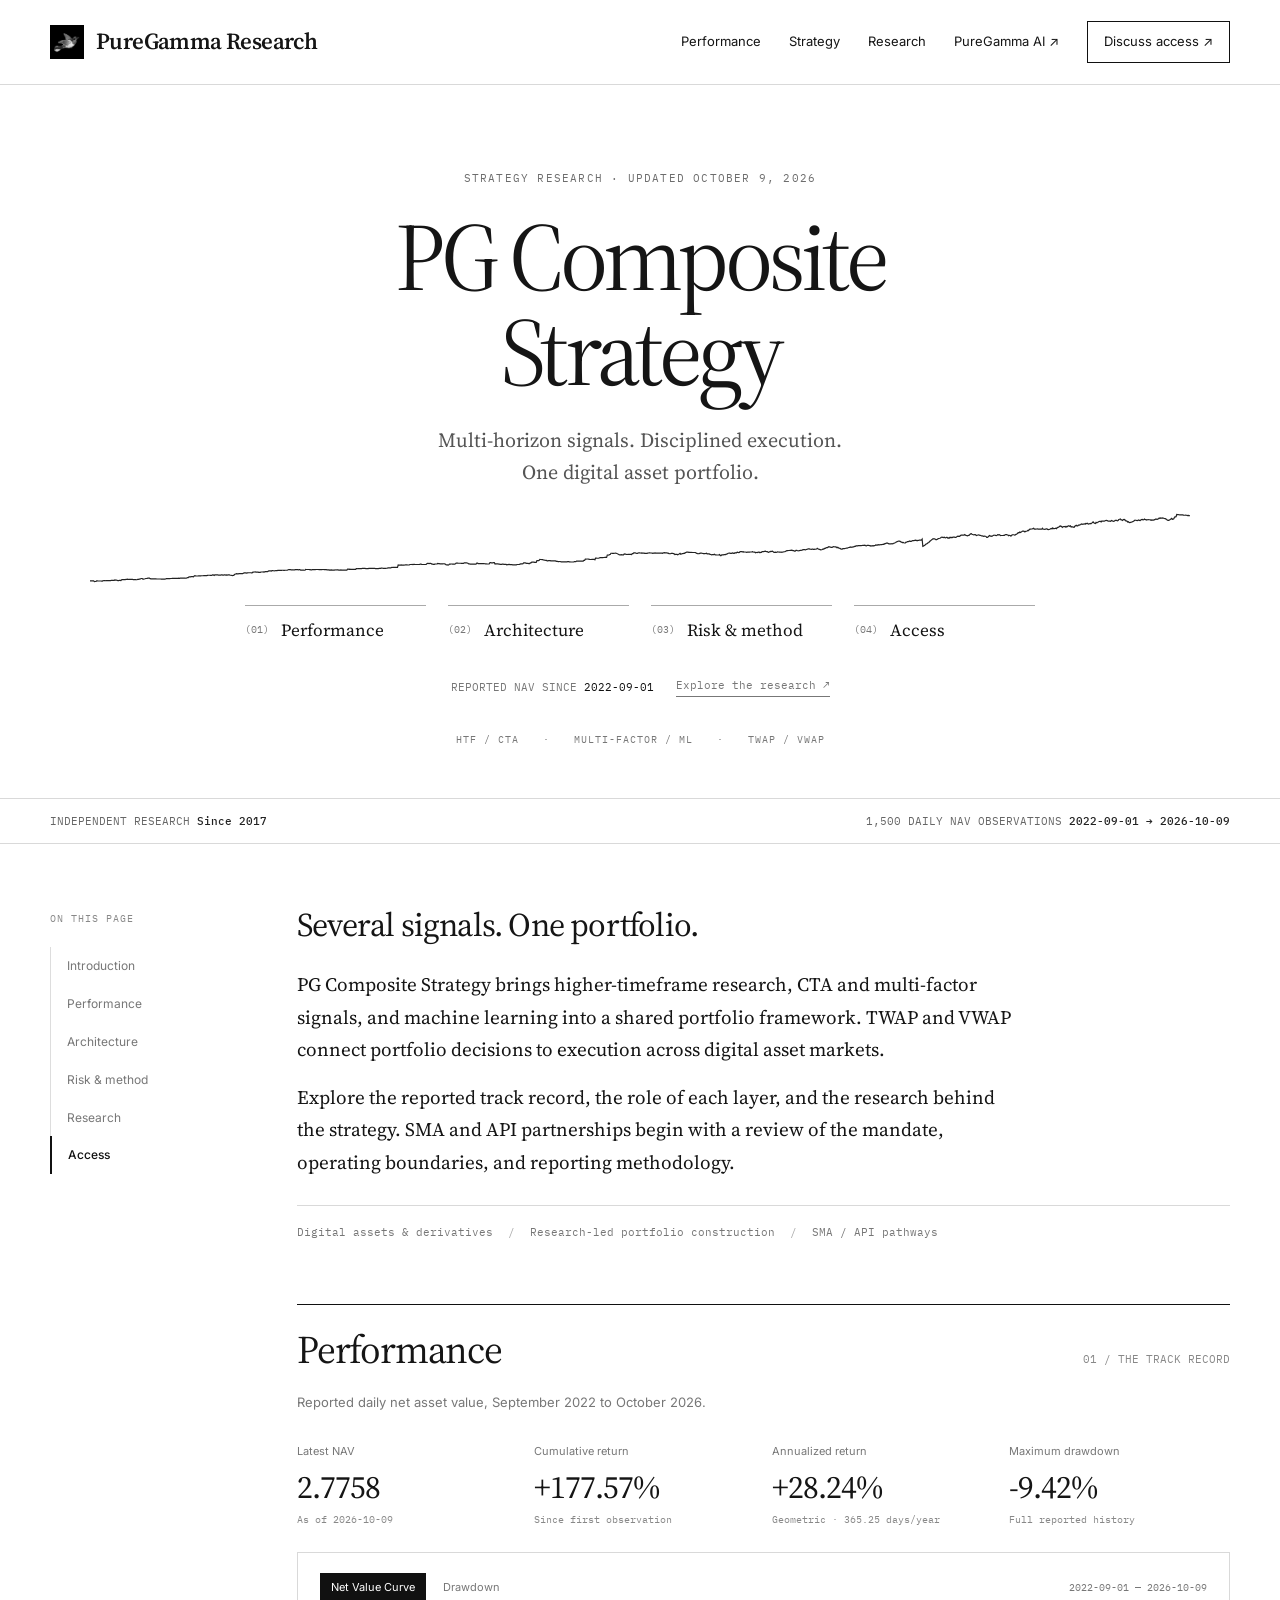
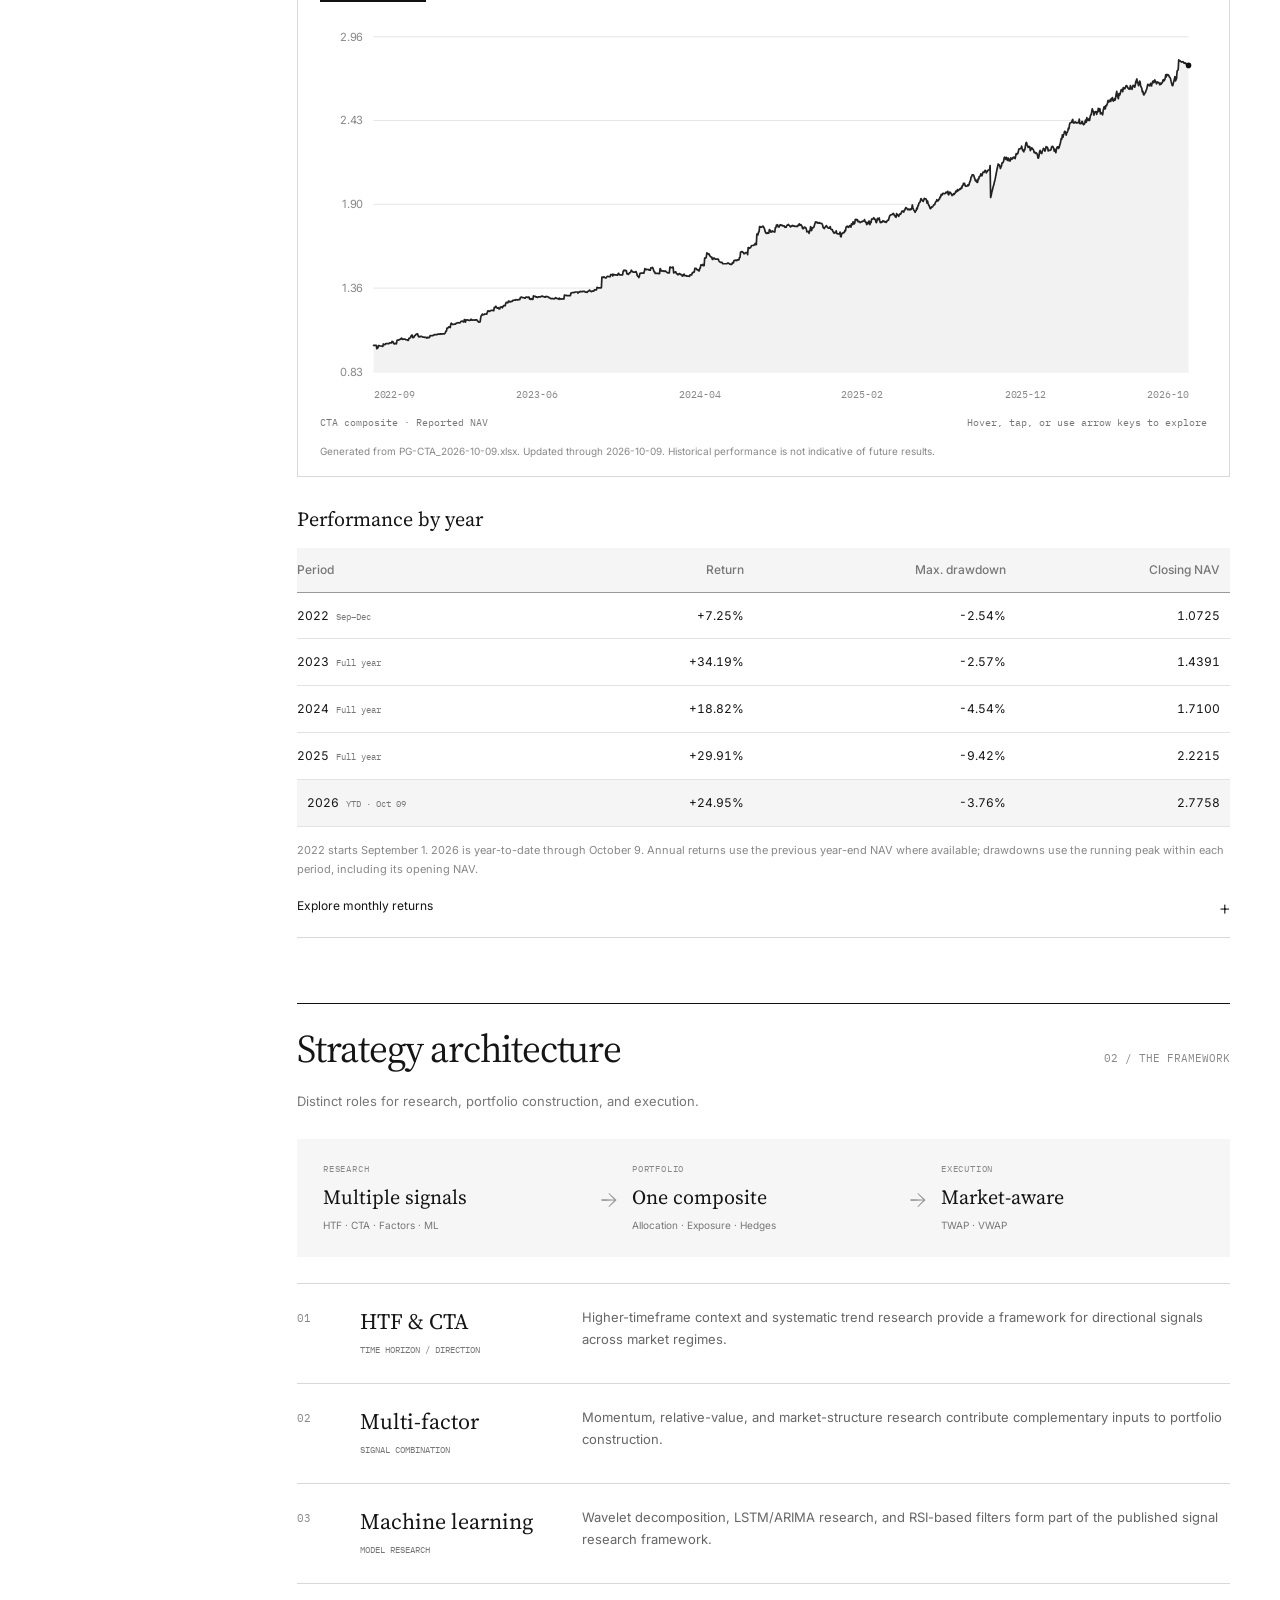
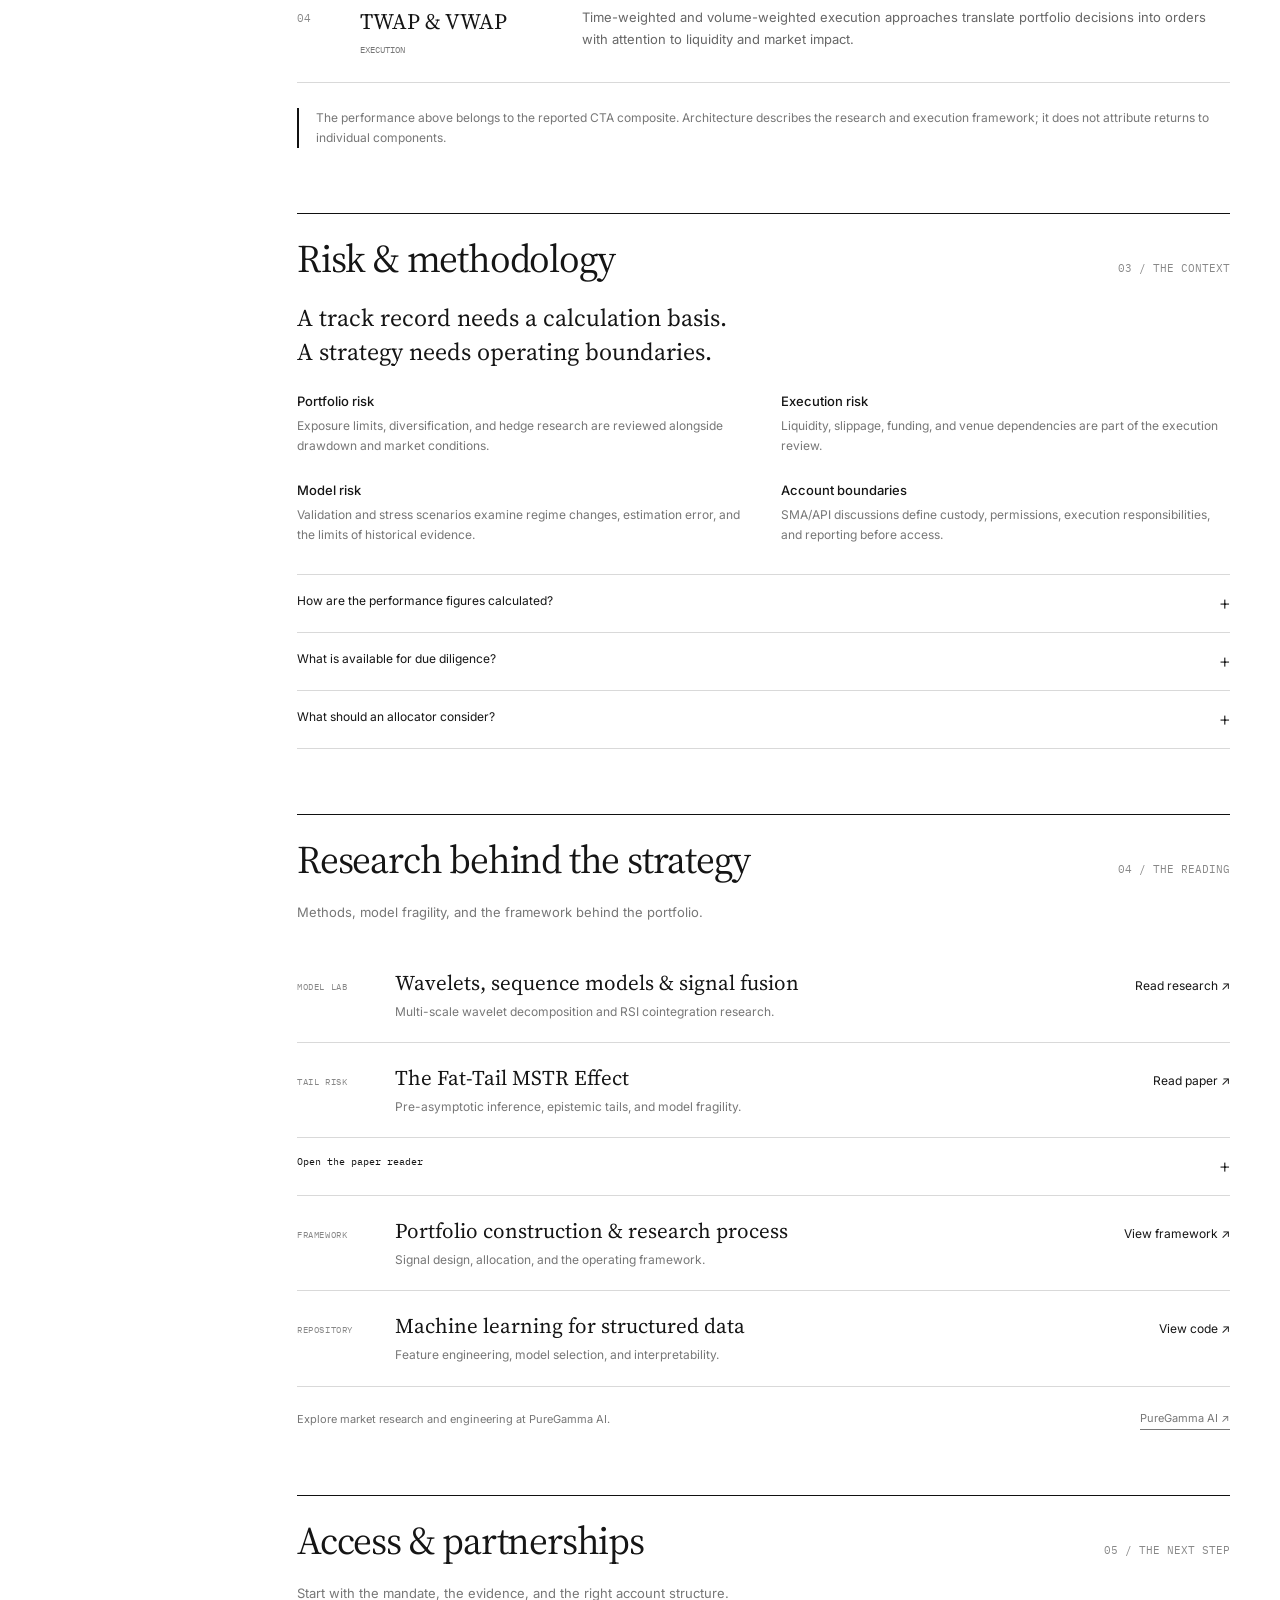
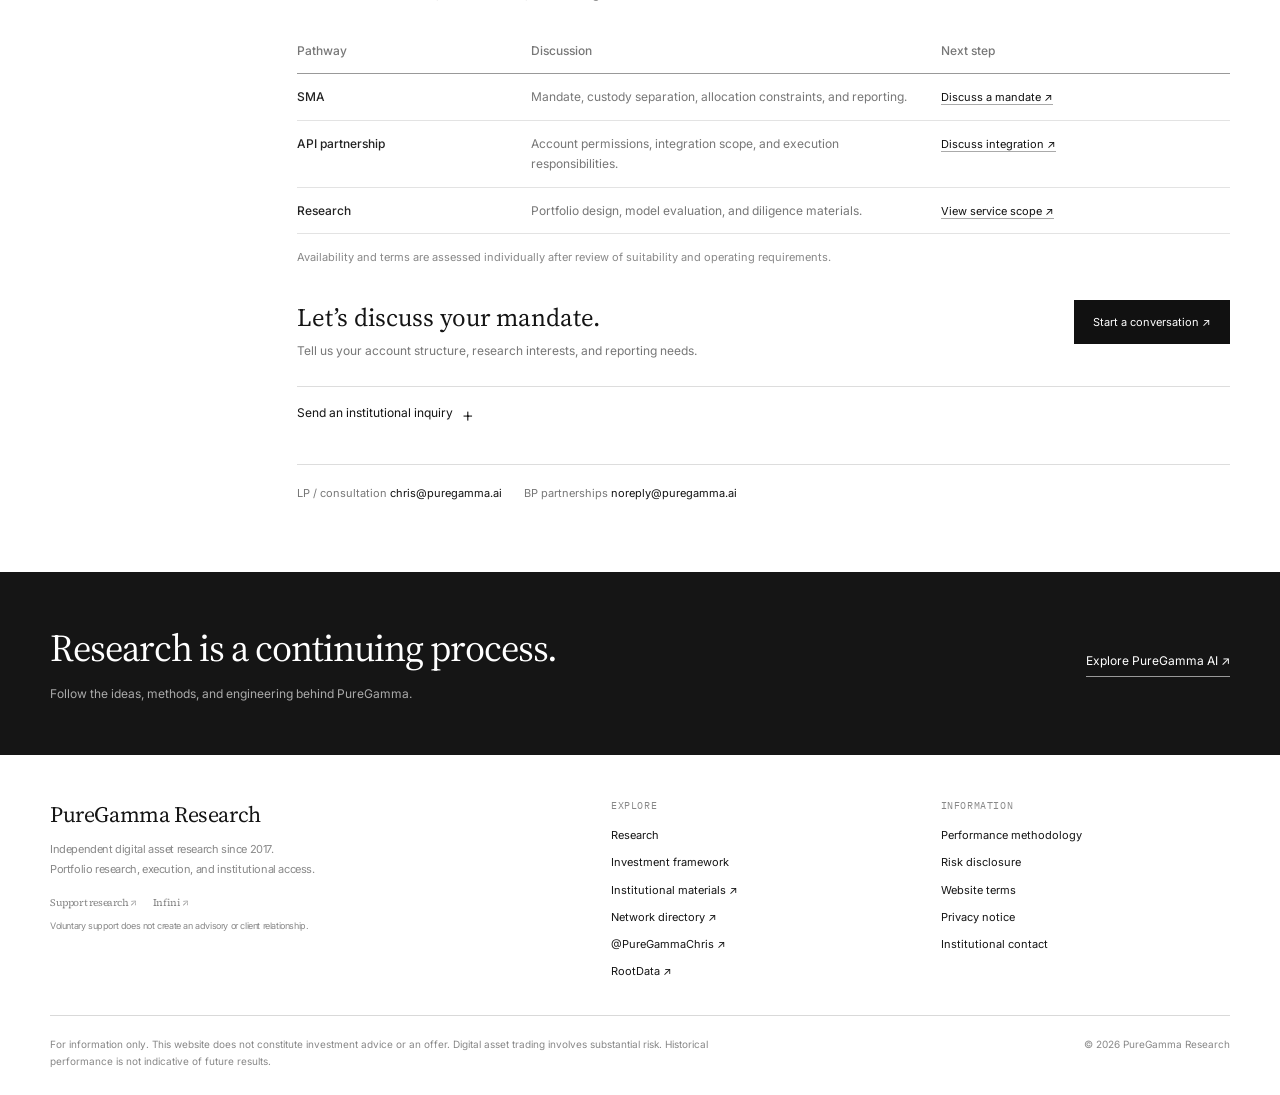
==== index.html @ d0a42b4c "Link structured data research to xxxxxwater repository" ====
<!DOCTYPE html>
<html lang="en">
<head>
  <meta charset="UTF-8" />
  <meta name="viewport" content="width=device-width, initial-scale=1" />
  <title>PG Composite Strategy | PureGamma Research</title>
  <meta name="description" content="PG Composite Strategy: multi-horizon digital asset research, CTA and multi-factor signals, machine learning, and disciplined TWAP/VWAP execution. Explore reported NAV through October 9, 2026." />
  <link rel="canonical" href="https://pgresearch.org/" />
  <meta property="og:type" content="website" />
  <meta property="og:site_name" content="PureGamma Research" />
  <meta property="og:title" content="PG Composite Strategy | PureGamma Research" />
  <meta property="og:description" content="Verifiable digital asset research, disciplined risk control, and institutional-grade strategy access." />
  <meta property="og:url" content="https://pgresearch.org/" />
  <meta property="og:image" content="https://pgresearch.org/icon-512.png" />
  <meta name="twitter:card" content="summary" />
  <meta name="twitter:title" content="PG Composite Strategy | PureGamma Research" />
  <meta name="twitter:description" content="Institutional digital asset research and risk-governed strategy frameworks." />
  <meta name="twitter:image" content="https://pgresearch.org/icon-512.png" />
  <link rel="shortcut icon" href="/favicon.ico" />
  <link rel="icon" type="image/x-icon" href="/favicon.ico" sizes="any" />
  <link rel="icon" type="image/png" sizes="48x48" href="/favicon-48x48.png" />
  <link rel="icon" type="image/png" sizes="96x96" href="/favicon-96x96.png" />
  <link rel="icon" type="image/png" sizes="192x192" href="/icon-192.png" />
  <link rel="apple-touch-icon" sizes="180x180" href="/apple-touch-icon.png" />
  <link rel="manifest" href="/site.webmanifest" />
  <meta name="theme-color" content="#0a0a0a" />
  <link rel="preconnect" href="https://fonts.googleapis.com" />
  <link rel="preconnect" href="https://fonts.gstatic.com" crossorigin />
  <link href="https://fonts.googleapis.com/css2?family=IBM+Plex+Mono:wght@400;500;600&family=Inter:wght@400;500;600;700&family=Source+Serif+4:wght@400;500;600;700&display=swap" rel="stylesheet" />
  <link rel="stylesheet" href="pg-release-20261009.css?v=20261009r1" />
  <script type="application/ld+json">
    {
      "@context": "https://schema.org",
      "@type": "Organization",
      "name": "PureGamma Research",
      "url": "https://pgresearch.org/",
      "logo": "https://pgresearch.org/icon-512.png"
    }
  </script>
</head>
<body class="release">
<a class="skip-link" href="#main-content">Skip to content</a>
<header class="release-header"><div class="wrap header-inner">
 <a class="wordmark" href="/" aria-label="PureGamma Research home"><img src="assets/partners/pglogo.png" alt="" width="34" height="34" />PureGamma Research</a>
 <button class="menu-button" type="button" aria-expanded="false" aria-controls="release-navigation" aria-label="Open navigation">☰</button>
 <nav class="header-links" id="release-navigation" aria-label="Primary navigation"><a href="#performance">Performance</a><a href="#strategy">Strategy</a><a href="#insights">Research</a><a href="https://app.puregamma.ai/en">PureGamma AI ↗</a><a class="nav-contact" href="#access">Discuss access ↗</a></nav>
</div></header>
<main id="main-content">
 <section class="launch-hero" id="introduction" aria-labelledby="strategy-title"><div class="wrap">
  <p class="eyebrow">Strategy research · Updated October 9, 2026</p>
  <h1 id="strategy-title">PG Composite<br />Strategy</h1>
  <p class="hero-description">Multi-horizon signals. Disciplined execution.<br />One digital asset portfolio.</p>
  <div class="hero-graphic" aria-hidden="true"><svg viewBox="0 0 1080 100" preserveAspectRatio="none"><polyline points="0.0,82.2 0.7,82.2 1.4,82.2 2.2,82.2 2.9,82.2 3.6,82.2 4.3,83.0 5.0,82.8 5.8,82.8 6.5,82.2 7.2,82.2 7.9,82.3 8.6,82.3 9.4,82.3 10.1,82.3 10.8,82.3 11.5,82.4 12.2,82.4 13.0,81.8 13.7,82.0 14.4,82.0 15.1,82.0 15.9,81.8 16.6,81.8 17.3,81.8 18.0,81.8 18.7,81.8 19.5,81.8 20.2,81.8 20.9,81.6 21.6,81.6 22.3,81.6 23.1,81.6 23.8,81.6 24.5,81.2 25.2,81.3 25.9,81.3 26.7,81.7 27.4,81.8 28.1,81.8 28.8,81.7 29.5,81.7 30.3,81.8 31.0,81.0 31.7,80.9 32.4,80.9 33.1,80.9 33.9,80.8 34.6,80.8 35.3,80.7 36.0,80.7 36.7,80.4 37.5,80.5 38.2,80.7 38.9,80.7 39.6,80.7 40.3,80.7 41.1,80.7 41.8,80.7 42.5,80.8 43.2,80.8 43.9,80.8 44.7,80.8 45.4,81.0 46.1,81.0 46.8,80.5 47.6,80.5 48.3,80.4 49.0,80.3 49.7,79.9 50.4,79.7 51.2,79.7 51.9,80.3 52.6,80.3 53.3,80.2 54.0,80.0 54.8,79.7 55.5,79.7 56.2,79.5 56.9,79.4 57.6,79.4 58.4,79.4 59.1,79.9 59.8,80.1 60.5,80.1 61.2,80.0 62.0,80.1 62.7,80.0 63.4,80.0 64.1,80.0 64.8,80.1 65.6,80.2 66.3,80.2 67.0,80.2 67.7,80.2 68.4,80.2 69.2,80.2 69.9,80.3 70.6,80.4 71.3,80.2 72.0,80.3 72.8,80.3 73.5,80.3 74.2,80.2 74.9,79.8 75.7,79.8 76.4,79.8 77.1,79.8 77.8,79.8 78.5,79.8 79.3,79.7 80.0,79.7 80.7,79.6 81.4,79.6 82.1,79.6 82.9,79.6 83.6,79.6 84.3,79.6 85.0,79.5 85.7,79.5 86.5,79.5 87.2,79.4 87.9,79.5 88.6,79.4 89.3,79.4 90.1,79.4 90.8,79.4 91.5,79.4 92.2,79.4 92.9,79.4 93.7,79.4 94.4,79.3 95.1,79.2 95.8,78.7 96.5,78.7 97.3,78.0 98.0,78.0 98.7,78.0 99.4,77.7 100.1,77.7 100.9,77.8 101.6,77.9 102.3,77.0 103.0,76.8 103.7,77.0 104.5,77.1 105.2,77.1 105.9,77.1 106.6,77.0 107.4,77.0 108.1,77.0 108.8,77.0 109.5,76.8 110.2,76.8 111.0,76.8 111.7,76.7 112.4,76.7 113.1,76.7 113.8,76.7 114.6,76.7 115.3,76.5 116.0,76.3 116.7,76.3 117.4,76.3 118.2,76.4 118.9,76.5 119.6,76.5 120.3,75.9 121.0,75.9 121.8,76.6 122.5,76.0 123.2,76.0 123.9,76.0 124.6,76.0 125.4,76.0 126.1,76.1 126.8,76.1 127.5,76.1 128.2,76.1 129.0,75.9 129.7,75.9 130.4,76.1 131.1,76.1 131.8,76.0 132.6,76.0 133.3,76.1 134.0,76.0 134.7,76.1 135.5,76.0 136.2,76.0 136.9,76.0 137.6,76.3 138.3,76.3 139.1,76.5 139.8,76.6 140.5,76.5 141.2,76.5 141.9,75.5 142.7,75.0 143.4,74.9 144.1,74.6 144.8,74.8 145.5,74.8 146.3,74.7 147.0,74.6 147.7,74.6 148.4,74.6 149.1,74.6 149.9,74.6 150.6,74.2 151.3,73.8 152.0,73.8 152.7,73.9 153.5,74.0 154.2,73.8 154.9,73.8 155.6,73.7 156.3,73.7 157.1,73.7 157.8,73.7 158.5,73.8 159.2,73.8 159.9,73.0 160.7,73.0 161.4,72.9 162.1,72.7 162.8,73.0 163.5,73.0 164.3,73.1 165.0,73.0 165.7,73.3 166.4,73.3 167.2,73.3 167.9,72.9 168.6,72.9 169.3,72.9 170.0,72.8 170.8,73.1 171.5,72.8 172.2,72.5 172.9,72.5 173.6,72.5 174.4,72.6 175.1,72.0 175.8,71.7 176.5,71.8 177.2,71.8 178.0,71.9 178.7,71.5 179.4,71.4 180.1,71.6 180.8,71.7 181.6,71.6 182.3,71.5 183.0,71.5 183.7,71.5 184.4,71.3 185.2,71.3 185.9,71.3 186.6,71.2 187.3,71.2 188.0,71.2 188.8,71.1 189.5,71.1 190.2,71.2 190.9,71.2 191.6,71.1 192.4,71.1 193.1,71.1 193.8,71.1 194.5,70.6 195.3,70.5 196.0,70.5 196.7,70.5 197.4,70.6 198.1,70.6 198.9,70.6 199.6,70.6 200.3,70.8 201.0,70.7 201.7,70.5 202.5,70.5 203.2,70.5 203.9,70.5 204.6,70.6 205.3,70.5 206.1,70.5 206.8,71.0 207.5,71.0 208.2,70.9 208.9,70.9 209.7,71.0 210.4,71.1 211.1,71.1 211.8,70.2 212.5,70.3 213.3,70.3 214.0,70.3 214.7,70.3 215.4,70.5 216.1,70.4 216.9,70.6 217.6,70.6 218.3,70.4 219.0,70.4 219.7,70.4 220.5,70.4 221.2,70.4 221.9,70.3 222.6,70.3 223.3,70.3 224.1,70.3 224.8,70.4 225.5,70.4 226.2,70.4 227.0,70.5 227.7,70.5 228.4,70.3 229.1,70.3 229.8,70.4 230.6,70.4 231.3,70.5 232.0,70.5 232.7,70.7 233.4,70.7 234.2,70.7 234.9,70.9 235.6,70.8 236.3,70.9 237.0,70.8 237.8,70.9 238.5,70.9 239.2,70.9 239.9,70.9 240.6,70.8 241.4,70.6 242.1,70.8 242.8,70.8 243.5,70.8 244.2,70.9 245.0,70.9 245.7,71.0 246.4,70.8 247.1,70.9 247.8,70.9 248.6,71.0 249.3,71.0 250.0,70.9 250.7,70.9 251.4,70.9 252.2,70.9 252.9,70.0 253.6,70.0 254.3,70.1 255.1,70.0 255.8,70.1 256.5,70.1 257.2,70.1 257.9,70.1 258.7,70.1 259.4,70.1 260.1,70.1 260.8,70.1 261.5,69.5 262.3,69.5 263.0,69.4 263.7,69.4 264.4,69.4 265.1,69.4 265.9,69.3 266.6,69.3 267.3,69.2 268.0,69.2 268.7,69.2 269.5,69.2 270.2,69.2 270.9,69.5 271.6,69.3 272.3,69.3 273.1,69.3 273.8,69.1 274.5,69.1 275.2,69.2 275.9,69.2 276.7,69.2 277.4,69.1 278.1,69.1 278.8,69.1 279.5,69.1 280.3,69.3 281.0,69.3 281.7,69.3 282.4,69.3 283.1,69.3 283.9,69.1 284.6,69.1 285.3,69.1 286.0,68.8 286.8,68.9 287.5,69.0 288.2,69.1 288.9,69.1 289.6,69.1 290.4,69.1 291.1,69.0 291.8,69.0 292.5,68.7 293.2,68.7 294.0,68.7 294.7,68.7 295.4,68.7 296.1,68.1 296.8,68.2 297.6,68.2 298.3,68.2 299.0,68.2 299.7,68.2 300.4,68.2 301.2,68.2 301.9,68.2 302.6,65.6 303.3,65.7 304.0,65.7 304.8,65.7 305.5,65.6 306.2,65.7 306.9,65.8 307.6,65.8 308.4,65.8 309.1,65.6 309.8,65.5 310.5,65.4 311.2,65.5 312.0,65.6 312.7,65.6 313.4,65.6 314.1,65.1 314.8,65.1 315.6,65.1 316.3,64.9 317.0,65.3 317.7,65.0 318.5,65.0 319.2,65.1 319.9,65.1 320.6,65.1 321.3,65.1 322.1,65.1 322.8,65.1 323.5,65.1 324.2,64.7 324.9,64.8 325.7,65.0 326.4,65.1 327.1,65.1 327.8,65.1 328.5,65.1 329.3,65.1 330.0,65.1 330.7,64.3 331.4,64.0 332.1,64.0 332.9,64.1 333.6,64.0 334.3,64.0 335.0,64.1 335.7,64.8 336.5,64.8 337.2,65.0 337.9,65.0 338.6,64.7 339.3,64.6 340.1,64.6 340.8,64.4 341.5,64.0 342.2,64.1 342.9,64.2 343.7,64.4 344.4,64.4 345.1,64.4 345.8,64.4 346.6,64.4 347.3,64.3 348.0,64.3 348.7,64.7 349.4,65.3 350.2,65.4 350.9,65.5 351.6,65.8 352.3,65.4 353.0,64.7 353.8,64.7 354.5,64.6 355.2,64.6 355.9,64.7 356.6,64.7 357.4,64.7 358.1,64.7 358.8,64.3 359.5,63.6 360.2,63.7 361.0,63.7 361.7,63.8 362.4,63.8 363.1,63.8 363.8,63.8 364.6,63.9 365.3,63.9 366.0,64.0 366.7,64.0 367.4,63.4 368.2,63.4 368.9,63.4 369.6,63.3 370.3,63.5 371.0,63.9 371.8,64.4 372.5,64.4 373.2,64.8 373.9,64.8 374.6,64.7 375.4,64.7 376.1,64.7 376.8,64.7 377.5,64.8 378.3,64.8 379.0,64.8 379.7,63.6 380.4,63.7 381.1,64.1 381.9,64.1 382.6,64.2 383.3,64.1 384.0,64.1 384.7,64.2 385.5,64.2 386.2,64.1 386.9,64.2 387.6,64.3 388.3,64.4 389.1,64.5 389.8,64.6 390.5,64.6 391.2,64.6 391.9,64.6 392.7,63.2 393.4,63.2 394.1,63.4 394.8,63.4 395.5,63.4 396.3,63.2 397.0,63.2 397.7,64.6 398.4,64.5 399.1,64.5 399.9,64.4 400.6,64.4 401.3,64.8 402.0,64.8 402.7,65.0 403.5,65.0 404.2,65.0 404.9,64.8 405.6,64.8 406.4,64.9 407.1,65.0 407.8,65.0 408.5,65.0 409.2,65.4 410.0,65.3 410.7,65.3 411.4,64.9 412.1,65.3 412.8,65.3 413.6,65.3 414.3,65.3 415.0,65.4 415.7,65.4 416.4,65.4 417.2,65.4 417.9,65.4 418.6,65.5 419.3,65.1 420.0,65.1 420.8,65.1 421.5,65.1 422.2,64.7 422.9,64.5 423.6,64.4 424.4,64.5 425.1,64.3 425.8,63.5 426.5,63.5 427.2,63.5 428.0,63.7 428.7,63.9 429.4,63.9 430.1,63.9 430.8,64.1 431.6,64.1 432.3,63.5 433.0,63.5 433.7,62.7 434.4,62.7 435.2,62.7 435.9,62.6 436.6,62.9 437.3,62.9 438.1,62.9 438.8,61.0 439.5,61.0 440.2,61.0 440.9,60.8 441.7,59.8 442.4,59.9 443.1,59.9 443.8,60.1 444.5,60.0 445.3,60.4 446.0,60.5 446.7,60.7 447.4,60.8 448.1,60.8 448.9,61.3 449.6,61.3 450.3,61.0 451.0,61.0 451.7,61.0 452.5,61.3 453.2,61.3 453.9,61.3 454.6,61.3 455.3,61.3 456.1,61.3 456.8,61.3 457.5,61.6 458.2,61.9 458.9,61.9 459.7,62.1 460.4,62.1 461.1,62.0 461.8,62.0 462.5,62.4 463.3,62.4 464.0,62.4 464.7,62.4 465.4,62.4 466.2,62.4 466.9,62.4 467.6,62.4 468.3,62.4 469.0,62.2 469.8,62.2 470.5,62.3 471.2,62.4 471.9,62.5 472.6,62.5 473.4,62.5 474.1,62.5 474.8,62.5 475.5,62.2 476.2,62.2 477.0,62.2 477.7,61.6 478.4,61.6 479.1,61.6 479.8,61.5 480.6,61.5 481.3,61.6 482.0,61.5 482.7,61.5 483.4,61.5 484.2,61.5 484.9,60.9 485.6,60.9 486.3,59.6 487.0,59.6 487.8,59.4 488.5,59.4 489.2,59.6 489.9,59.6 490.6,59.9 491.4,59.9 492.1,59.9 492.8,59.7 493.5,59.7 494.2,59.7 495.0,59.7 495.7,60.2 496.4,58.5 497.1,58.5 497.9,58.6 498.6,58.6 499.3,58.6 500.0,58.3 500.7,58.0 501.5,58.0 502.2,58.0 502.9,58.0 503.6,58.0 504.3,57.8 505.1,57.8 505.8,57.5 506.5,57.8 507.2,57.8 507.9,55.2 508.7,55.2 509.4,55.4 510.1,54.7 510.8,54.7 511.5,53.4 512.3,53.4 513.0,53.5 513.7,53.5 514.4,53.5 515.1,53.4 515.9,53.3 516.6,53.4 517.3,53.7 518.0,53.9 518.7,54.5 519.5,54.8 520.2,55.0 520.9,55.0 521.6,54.9 522.3,55.0 523.1,55.0 523.8,55.0 524.5,54.1 525.2,54.3 526.0,54.3 526.7,54.7 527.4,54.7 528.1,54.6 528.8,54.5 529.6,54.6 530.3,54.6 531.0,54.6 531.7,54.7 532.4,53.7 533.2,53.7 533.9,53.0 534.6,53.0 535.3,52.9 536.0,53.4 536.8,53.5 537.5,53.5 538.2,53.1 538.9,53.0 539.6,53.0 540.4,53.1 541.1,53.2 541.8,53.1 542.5,53.2 543.2,53.2 544.0,53.2 544.7,53.5 545.4,53.6 546.1,53.5 546.8,53.5 547.6,53.2 548.3,53.1 549.0,53.0 549.7,52.9 550.4,53.1 551.2,53.1 551.9,53.3 552.6,53.5 553.3,53.3 554.0,53.3 554.8,53.1 555.5,53.2 556.2,53.3 556.9,53.2 557.7,53.3 558.4,53.3 559.1,53.3 559.8,53.3 560.5,53.3 561.3,53.3 562.0,53.4 562.7,53.0 563.4,53.0 564.1,52.7 564.9,53.0 565.6,53.0 566.3,52.9 567.0,53.2 567.7,53.3 568.5,53.8 569.2,53.9 569.9,53.9 570.6,53.6 571.3,53.6 572.1,53.6 572.8,53.7 573.5,54.0 574.2,54.7 574.9,54.6 575.7,54.6 576.4,54.6 577.1,55.0 577.8,54.5 578.5,54.1 579.3,53.4 580.0,54.4 580.7,54.2 581.4,53.7 582.1,53.8 582.9,53.5 583.6,53.5 584.3,53.0 585.0,52.6 585.8,52.2 586.5,52.3 587.2,52.3 587.9,52.5 588.6,52.4 589.4,52.5 590.1,52.6 590.8,52.4 591.5,52.6 592.2,52.6 593.0,52.6 593.7,52.6 594.4,52.7 595.1,53.1 595.8,53.6 596.6,53.8 597.3,53.9 598.0,53.7 598.7,53.5 599.4,53.3 600.2,53.2 600.9,53.4 601.6,53.6 602.3,53.7 603.0,53.8 603.8,53.8 604.5,53.6 605.2,53.4 605.9,54.0 606.6,54.1 607.4,54.1 608.1,54.1 608.8,54.6 609.5,54.7 610.2,55.0 611.0,54.8 611.7,54.8 612.4,54.8 613.1,54.4 613.8,55.1 614.6,55.1 615.3,55.2 616.0,55.2 616.7,55.2 617.5,55.1 618.2,54.7 618.9,55.8 619.6,55.9 620.3,55.1 621.1,55.0 621.8,55.0 622.5,54.8 623.2,54.9 623.9,54.8 624.7,54.3 625.4,54.4 626.1,53.6 626.8,53.4 627.5,53.3 628.3,53.3 629.0,53.6 629.7,53.5 630.4,53.3 631.1,53.1 631.9,53.5 632.6,53.5 633.3,52.8 634.0,52.9 634.7,52.9 635.5,52.2 636.2,52.4 636.9,52.8 637.6,52.6 638.3,51.7 639.1,51.7 639.8,51.7 640.5,51.9 641.2,51.7 641.9,52.2 642.7,52.1 643.4,52.1 644.1,52.3 644.8,52.4 645.6,52.3 646.3,52.2 647.0,52.2 647.7,52.2 648.4,52.1 649.2,52.1 649.9,52.0 650.6,51.7 651.3,52.1 652.0,52.3 652.8,52.3 653.5,52.9 654.2,52.6 654.9,52.4 655.6,52.7 656.4,52.1 657.1,52.1 657.8,52.9 658.5,52.4 659.2,52.4 660.0,51.6 660.7,51.6 661.4,51.6 662.1,51.5 662.8,51.2 663.6,51.5 664.3,51.7 665.0,51.6 665.7,52.3 666.4,52.4 667.2,51.9 667.9,51.4 668.6,51.7 669.3,51.5 670.0,51.3 670.8,51.9 671.5,52.4 672.2,52.4 672.9,52.3 673.6,52.4 674.4,52.2 675.1,52.0 675.8,52.1 676.5,52.2 677.3,52.1 678.0,52.3 678.7,52.2 679.4,52.4 680.1,52.1 680.9,52.0 681.6,51.8 682.3,51.8 683.0,51.4 683.7,50.9 684.5,50.6 685.2,50.6 685.9,50.5 686.6,50.5 687.3,50.4 688.1,50.4 688.8,50.2 689.5,50.4 690.2,50.7 690.9,50.7 691.7,51.1 692.4,51.1 693.1,50.3 693.8,50.4 694.5,50.6 695.3,50.8 696.0,50.9 696.7,50.5 697.4,50.3 698.1,50.4 698.9,50.3 699.6,49.9 700.3,49.6 701.0,49.7 701.7,49.7 702.5,49.9 703.2,49.5 703.9,49.4 704.6,49.0 705.4,48.8 706.1,48.9 706.8,49.0 707.5,49.2 708.2,49.3 709.0,49.1 709.7,49.1 710.4,49.3 711.1,49.3 711.8,49.1 712.6,49.2 713.3,49.0 714.0,48.2 714.7,48.8 715.4,49.2 716.2,49.4 716.9,49.6 717.6,49.9 718.3,49.7 719.0,49.5 719.8,48.9 720.5,49.1 721.2,48.4 721.9,48.4 722.6,47.7 723.4,47.6 724.1,47.5 724.8,47.0 725.5,46.6 726.2,46.8 727.0,47.0 727.7,47.2 728.4,47.3 729.1,47.0 729.8,46.5 730.6,46.6 731.3,46.7 732.0,46.7 732.7,47.0 733.4,47.7 734.2,47.2 734.9,47.8 735.6,48.2 736.3,48.3 737.1,48.8 737.8,49.0 738.5,49.0 739.2,48.6 739.9,48.6 740.7,48.6 741.4,48.4 742.1,48.2 742.8,48.1 743.5,48.1 744.3,47.7 745.0,47.4 745.7,47.3 746.4,46.9 747.1,47.2 747.9,47.0 748.6,47.1 749.3,46.7 750.0,46.7 750.7,46.2 751.5,46.2 752.2,45.6 752.9,45.8 753.6,45.7 754.3,45.4 755.1,45.4 755.8,45.4 756.5,45.4 757.2,45.4 757.9,45.3 758.7,45.1 759.4,45.2 760.1,45.2 760.8,44.9 761.5,45.6 762.3,45.7 763.0,45.1 763.7,45.1 764.4,45.1 765.2,45.4 765.9,45.5 766.6,45.9 767.3,45.7 768.0,45.7 768.8,45.4 769.5,45.6 770.2,45.4 770.9,45.2 771.6,44.8 772.4,45.0 773.1,44.9 773.8,44.4 774.5,44.7 775.2,44.6 776.0,44.5 776.7,44.3 777.4,44.4 778.1,44.3 778.8,43.9 779.6,44.1 780.3,43.4 781.0,43.4 781.7,42.9 782.4,42.9 783.2,42.9 783.9,43.4 784.6,43.6 785.3,43.6 786.0,43.6 786.8,43.6 787.5,43.3 788.2,43.5 788.9,43.3 789.6,42.8 790.4,42.5 791.1,42.2 791.8,41.4 792.5,41.4 793.2,40.9 794.0,40.8 794.7,40.8 795.4,41.0 796.1,41.5 796.9,41.8 797.6,42.3 798.3,42.1 799.0,42.5 799.7,42.7 800.5,42.7 801.2,41.8 801.9,41.9 802.6,41.3 803.3,41.3 804.1,41.1 804.8,40.6 805.5,41.1 806.2,41.1 806.9,40.6 807.7,40.2 808.4,40.2 809.1,40.2 809.8,39.9 810.5,39.8 811.3,39.9 812.0,40.4 812.7,40.0 813.4,40.1 814.1,39.7 814.9,39.7 815.6,39.7 816.3,39.6 817.0,38.6 817.7,46.3 818.5,45.9 819.2,45.2 819.9,44.7 820.6,44.1 821.3,43.6 822.1,43.2 822.8,42.5 823.5,42.1 824.2,41.4 824.9,40.7 825.7,40.0 826.4,39.4 827.1,38.7 827.8,38.2 828.6,38.5 829.3,38.5 830.0,38.8 830.7,39.3 831.4,39.0 832.2,38.7 832.9,38.0 833.6,38.0 834.3,37.8 835.0,37.5 835.8,36.7 836.5,36.6 837.2,36.9 837.9,37.1 838.6,36.6 839.4,37.1 840.1,37.4 840.8,36.8 841.5,36.9 842.2,37.5 843.0,37.4 843.7,37.5 844.4,36.7 845.1,37.1 845.8,36.9 846.6,37.0 847.3,36.6 848.0,36.6 848.7,36.6 849.4,36.9 850.2,36.9 850.9,36.3 851.6,35.7 852.3,35.9 853.0,35.6 853.8,35.7 854.5,35.1 855.2,34.6 855.9,34.6 856.7,34.6 857.4,34.5 858.1,34.5 858.8,33.9 859.5,34.5 860.3,34.9 861.0,35.1 861.7,35.3 862.4,34.7 863.1,34.8 863.9,33.8 864.6,33.1 865.3,33.0 866.0,33.5 866.7,33.9 867.5,34.2 868.2,33.9 868.9,34.2 869.6,34.0 870.3,35.0 871.1,34.7 871.8,34.4 872.5,34.3 873.2,34.6 873.9,34.7 874.7,34.9 875.4,35.4 876.1,35.3 876.8,35.5 877.5,35.7 878.3,35.5 879.0,35.7 879.7,35.9 880.4,36.8 881.1,36.8 881.9,36.2 882.6,35.3 883.3,34.9 884.0,35.6 884.7,35.5 885.5,35.7 886.2,35.1 886.9,34.9 887.6,34.5 888.4,34.6 889.1,34.8 889.8,35.1 890.5,34.6 891.2,34.0 892.0,34.3 892.7,34.1 893.4,34.4 894.1,35.1 894.8,34.9 895.6,34.9 896.3,34.9 897.0,34.8 897.7,34.8 898.4,34.1 899.2,34.0 899.9,33.9 900.6,34.2 901.3,34.4 902.0,35.1 902.8,34.7 903.5,34.9 904.2,35.5 904.9,34.6 905.6,34.2 906.4,34.1 907.1,34.1 907.8,34.4 908.5,34.2 909.2,33.7 910.0,33.4 910.7,32.6 911.4,32.0 912.1,32.2 912.8,31.2 913.6,31.7 914.3,31.2 915.0,30.8 915.7,30.3 916.5,30.3 917.2,30.6 917.9,31.2 918.6,30.6 919.3,30.5 920.1,30.2 920.8,29.5 921.5,29.7 922.2,28.7 922.9,28.3 923.7,28.2 924.4,28.1 925.1,28.1 925.8,27.7 926.5,27.4 927.3,28.3 928.0,28.3 928.7,28.3 929.4,28.1 930.1,28.0 930.9,28.2 931.6,28.3 932.3,28.3 933.0,28.2 933.7,28.2 934.5,28.2 935.2,27.4 935.9,28.4 936.6,28.4 937.3,28.5 938.1,28.3 938.8,27.9 939.5,28.0 940.2,28.5 940.9,28.7 941.7,28.6 942.4,28.4 943.1,27.8 943.8,27.5 944.5,28.1 945.3,27.0 946.0,27.7 946.7,27.7 947.4,27.6 948.2,27.2 948.9,27.7 949.6,26.9 950.3,26.4 951.0,26.3 951.8,25.6 952.5,24.8 953.2,25.4 953.9,25.4 954.6,26.4 955.4,25.8 956.1,25.6 956.8,25.6 957.5,25.5 958.2,26.2 959.0,25.5 959.7,25.6 960.4,24.8 961.1,24.8 961.8,25.4 962.6,24.9 963.3,26.1 964.0,25.7 964.7,26.0 965.4,26.1 966.2,26.3 966.9,25.3 967.6,24.7 968.3,24.3 969.0,24.9 969.8,24.8 970.5,24.1 971.2,24.1 971.9,23.9 972.6,23.4 973.4,22.8 974.1,23.2 974.8,23.1 975.5,23.0 976.3,22.7 977.0,23.1 977.7,22.4 978.4,22.6 979.1,22.1 979.9,22.8 980.6,23.0 981.3,22.7 982.0,22.4 982.7,22.7 983.5,22.0 984.2,21.3 984.9,20.6 985.6,21.6 986.3,22.0 987.1,22.4 987.8,21.2 988.5,21.6 989.2,21.3 989.9,20.8 990.7,20.3 991.4,20.2 992.1,20.2 992.8,20.7 993.5,19.7 994.3,20.0 995.0,19.8 995.7,20.0 996.4,19.7 997.1,19.3 997.9,19.2 998.6,19.4 999.3,19.7 1000.0,19.9 1000.7,20.0 1001.5,19.9 1002.2,20.2 1002.9,19.2 1003.6,19.5 1004.3,20.0 1005.1,20.1 1005.8,19.7 1006.5,19.2 1007.2,19.2 1008.0,19.2 1008.7,19.6 1009.4,19.2 1010.1,18.3 1010.8,18.0 1011.6,17.6 1012.3,18.6 1013.0,18.6 1013.7,19.2 1014.4,18.6 1015.2,18.1 1015.9,18.3 1016.6,19.4 1017.3,19.6 1018.0,19.9 1018.8,20.8 1019.5,20.6 1020.2,21.3 1020.9,21.5 1021.6,21.2 1022.4,21.0 1023.1,20.8 1023.8,20.4 1024.5,20.1 1025.2,19.5 1026.0,18.9 1026.7,19.0 1027.4,19.2 1028.1,19.3 1028.8,19.2 1029.6,18.7 1030.3,19.2 1031.0,19.3 1031.7,18.7 1032.4,18.3 1033.2,18.1 1033.9,18.5 1034.6,18.4 1035.3,17.8 1036.1,18.4 1036.8,18.3 1037.5,18.8 1038.2,18.5 1038.9,18.3 1039.7,18.5 1040.4,18.5 1041.1,18.6 1041.8,19.0 1042.5,18.6 1043.3,18.9 1044.0,18.8 1044.7,18.6 1045.4,18.4 1046.1,17.9 1046.9,17.8 1047.6,18.1 1048.3,17.8 1049.0,17.5 1049.7,16.6 1050.5,17.1 1051.2,16.5 1051.9,16.7 1052.6,16.7 1053.3,16.6 1054.1,16.9 1054.8,17.2 1055.5,17.3 1056.2,17.6 1056.9,18.2 1057.7,18.7 1058.4,19.2 1059.1,19.2 1059.8,18.7 1060.5,18.2 1061.3,17.6 1062.0,17.1 1062.7,18.1 1063.4,17.8 1064.1,17.5 1064.9,15.7 1065.6,15.5 1066.3,15.4 1067.0,13.0 1067.8,13.1 1068.5,13.2 1069.2,13.3 1069.9,13.4 1070.6,13.5 1071.4,13.5 1072.1,13.5 1072.8,13.4 1073.5,13.6 1074.2,13.8 1075.0,13.8 1075.7,13.7 1076.4,13.8 1077.1,14.0 1077.8,14.2 1078.6,14.0 1079.3,14.2 1080.0,14.3" fill="none" stroke="#222" stroke-width="1.2" vector-effect="non-scaling-stroke" /></svg></div>
  <nav class="hero-index" aria-label="Explore the strategy"><a href="#performance"><span>(01)</span>Performance</a><a href="#strategy"><span>(02)</span>Architecture</a><a href="#risk"><span>(03)</span>Risk &amp; method</a><a href="#access"><span>(04)</span>Access</a></nav>
  <div class="hero-bottom"><span>REPORTED NAV SINCE <b>2022-09-01</b></span><a class="text-link" href="#insights">Explore the research ↗</a></div>
  <div class="hero-mark"><span>HTF / CTA</span><span>MULTI-FACTOR / ML</span><span>TWAP / VWAP</span></div>
 </div></section>
 <div class="edition-line"><div class="wrap"><span>INDEPENDENT RESEARCH <b>Since 2017</b></span><span>1,500 DAILY NAV OBSERVATIONS <b>2022-09-01 → 2026-10-09</b></span></div></div>
 <div class="wrap article-layout">
  <aside class="page-index" aria-label="On this page"><p>On this page</p><a href="#overview" aria-current="true">Introduction</a><a href="#performance">Performance</a><a href="#strategy">Architecture</a><a href="#risk">Risk &amp; method</a><a href="#insights">Research</a><a href="#access">Access</a></aside>
  <div class="article-body">
   <section class="article-section" id="overview"><h2 class="intro-heading">Several signals. One portfolio.</h2><p class="lead">PG Composite Strategy brings higher-timeframe research, CTA and multi-factor signals, and machine learning into a shared portfolio framework. TWAP and VWAP connect portfolio decisions to execution across digital asset markets.</p><p class="lead">Explore the reported track record, the role of each layer, and the research behind the strategy. SMA and API partnerships begin with a review of the mandate, operating boundaries, and reporting methodology.</p><div class="intro-facts"><span>Digital assets &amp; derivatives</span><span>Research-led portfolio construction</span><span>SMA / API pathways</span></div></section>
   <section class="article-section" id="performance" aria-labelledby="performance-title"><div class="section-head"><h2 id="performance-title">Performance</h2><span class="section-number">01 / THE TRACK RECORD</span></div><p class="section-subtitle">Reported daily net asset value, September 2022 to October 2026.</p>
    <div class="metrics"><div><span class="metric-label">Latest NAV</span><strong class="metric-value">2.7758</strong><span class="metric-note">As of 2026-10-09</span></div><div><span class="metric-label">Cumulative return</span><strong class="metric-value">+177.57%</strong><span class="metric-note">Since first observation</span></div><div><span class="metric-label">Annualized return</span><strong class="metric-value">+28.24%</strong><span class="metric-note">Geometric · 365.25 days/year</span></div><div><span class="metric-label">Maximum drawdown</span><strong class="metric-value">-9.42%</strong><span class="metric-note">Full reported history</span></div></div>
    <figure class="performance-figure" aria-labelledby="nav-title"><div class="figure-toolbar"><div class="chart-tabs" role="tablist" aria-label="Performance view"><button type="button" id="nav-tab" role="tab" aria-selected="true" aria-controls="chart-panel" data-chart-mode="nav">Net Value Curve</button><button type="button" id="dd-tab" role="tab" aria-selected="false" tabindex="-1" aria-controls="chart-panel" data-chart-mode="drawdown">Drawdown</button></div><span class="chart-period">2022-09-01 — 2026-10-09</span></div>
    <div id="chart-panel" role="tabpanel" aria-labelledby="nav-tab"><div class="chart-plot" tabindex="0" role="img" aria-label="Net Value Curve. Reported daily NAV from September 2022 to October 2026. Use left and right arrow keys to inspect daily observations."><svg id="nav-chart" viewBox="0 0 960 420" aria-hidden="true"></svg><div class="chart-tooltip" aria-hidden="true"></div></div></div><noscript><img style="width:100%" src="assets/performance/net-value-curve-20261009-release.svg?v=20261009" alt="Reported daily net value through October 9, 2026" /></noscript><div class="chart-bottom"><span id="nav-title">CTA composite · Reported NAV</span><span>Hover, tap, or use arrow keys to explore</span></div><figcaption>Generated from PG-CTA_2026-10-09.xlsx. Updated through 2026-10-09. Historical performance is not indicative of future results.</figcaption></figure>
    <div class="table-wrap"><table class="annual-table"><caption>Performance by year</caption><thead><tr><th scope="col">Period</th><th scope="col">Return</th><th scope="col">Max. drawdown</th><th scope="col">Closing NAV</th></tr></thead><tbody><tr><td>2022<small>Sep–Dec</small></td><td>+7.25%</td><td>-2.54%</td><td>1.0725</td></tr><tr><td>2023<small>Full year</small></td><td>+34.19%</td><td>-2.57%</td><td>1.4391</td></tr><tr><td>2024<small>Full year</small></td><td>+18.82%</td><td>-4.54%</td><td>1.7100</td></tr><tr><td>2025<small>Full year</small></td><td>+29.91%</td><td>-9.42%</td><td>2.2215</td></tr><tr><td>2026<small>YTD · Oct 09</small></td><td>+24.95%</td><td>-3.76%</td><td>2.7758</td></tr></tbody></table></div><p class="method-note">2022 starts September 1. 2026 is year-to-date through October 9. Annual returns use the previous year-end NAV where available; drawdowns use the running peak within each period, including its opening NAV.</p>
    <details class="monthly-detail"><summary>Explore monthly returns</summary><div class="table-wrap"><table class="monthly-table" aria-label="Monthly composite strategy returns"><thead><tr><th scope="col">Year</th><th scope="col">Jan</th><th scope="col">Feb</th><th scope="col">Mar</th><th scope="col">Apr</th><th scope="col">May</th><th scope="col">Jun</th><th scope="col">Jul</th><th scope="col">Aug</th><th scope="col">Sep</th><th scope="col">Oct</th><th scope="col">Nov</th><th scope="col">Dec</th></tr></thead><tbody><tr><td>2022</td><td class="missing">—</td><td class="missing">—</td><td class="missing">—</td><td class="missing">—</td><td class="missing">—</td><td class="missing">—</td><td class="missing">—</td><td class="missing">—</td><td class="positive" title="2022-09: +1.51%">+1.51%</td><td class="positive" title="2022-10: +2.06%">+2.06%</td><td class="positive" title="2022-11: +1.72%">+1.72%</td><td class="positive" title="2022-12: +1.78%">+1.78%</td></tr><tr><td>2023</td><td class="positive" title="2023-01: +6.41%">+6.41%</td><td class="positive" title="2023-02: +2.10%">+2.10%</td><td class="positive" title="2023-03: +4.59%">+4.59%</td><td class="positive" title="2023-04: +2.84%">+2.84%</td><td class="positive" title="2023-05: +4.22%">+4.22%</td><td class="negative" title="2023-06: -0.13%">-0.13%</td><td class="negative" title="2023-07: -0.59%">-0.59%</td><td class="positive" title="2023-08: +2.68%">+2.68%</td><td class="positive" title="2023-09: +0.91%">+0.91%</td><td class="positive" title="2023-10: +6.57%">+6.57%</td><td class="positive" title="2023-11: +1.08%">+1.08%</td><td class="negative" title="2023-12: -0.57%">-0.57%</td></tr><tr><td>2024</td><td class="positive" title="2024-01: +1.91%">+1.91%</td><td class="positive" title="2024-02: +2.02%">+2.02%</td><td class="negative" title="2024-03: -3.79%">-3.79%</td><td class="positive" title="2024-04: +4.62%">+4.62%</td><td class="positive" title="2024-05: +1.37%">+1.37%</td><td class="positive" title="2024-06: +0.73%">+0.73%</td><td class="positive" title="2024-07: +6.22%">+6.22%</td><td class="positive" title="2024-08: +5.87%">+5.87%</td><td class="positive" title="2024-09: +1.77%">+1.77%</td><td class="negative" title="2024-10: -1.04%">-1.04%</td><td class="positive" title="2024-11: +1.95%">+1.95%</td><td class="negative" title="2024-12: -3.71%">-3.71%</td></tr><tr><td>2025</td><td class="positive" title="2025-01: +4.13%">+4.13%</td><td class="positive" title="2025-02: +0.44%">+0.44%</td><td class="negative" title="2025-03: -0.26%">-0.26%</td><td class="positive" title="2025-04: +3.82%">+3.82%</td><td class="positive" title="2025-05: +2.74%">+2.74%</td><td class="negative" title="2025-06: -0.01%">-0.01%</td><td class="positive" title="2025-07: +2.52%">+2.52%</td><td class="positive" title="2025-08: +3.45%">+3.45%</td><td class="positive" title="2025-09: +4.60%">+4.60%</td><td class="positive" title="2025-10: +2.25%">+2.25%</td><td class="positive" title="2025-11: +3.42%">+3.42%</td><td class="negative" title="2025-12: -0.46%">-0.46%</td></tr><tr><td>2026</td><td class="positive" title="2026-01: +1.78%">+1.78%</td><td class="positive" title="2026-02: +4.01%">+4.01%</td><td class="positive" title="2026-03: +2.16%">+2.16%</td><td class="positive" title="2026-04: +2.76%">+2.76%</td><td class="positive" title="2026-05: +4.73%">+4.73%</td><td class="positive" title="2026-06: +2.40%">+2.40%</td><td class="positive" title="2026-07: +0.54%">+0.54%</td><td class="positive" title="2026-08: +1.99%">+1.99%</td><td class="positive" title="2026-09: +2.94%">+2.94%</td><td class="negative" title="2026-10: -0.67%">-0.67%</td><td class="missing">—</td><td class="missing">—</td></tr></tbody></table></div><div class="monthly-legend"><span>Positive month</span><span>Negative month</span></div><p class="method-note">Month-end NAV divided by the preceding month-end NAV, minus one. September 2022 begins at the first observation; October 2026 is a partial month. — indicates no observations.</p></details>
   </section>
   <section class="article-section" id="strategy"><div class="section-head"><h2>Strategy architecture</h2><span class="section-number">02 / THE FRAMEWORK</span></div><p class="section-subtitle">Distinct roles for research, portfolio construction, and execution.</p>
    <div class="architecture-map" aria-label="Research signals flow into a composite portfolio and then into execution"><div><small>RESEARCH</small><strong>Multiple signals</strong><p>HTF · CTA · Factors · ML</p></div><div class="flow-arrow" aria-hidden="true">→</div><div><small>PORTFOLIO</small><strong>One composite</strong><p>Allocation · Exposure · Hedges</p></div><div class="flow-arrow" aria-hidden="true">→</div><div><small>EXECUTION</small><strong>Market-aware</strong><p>TWAP · VWAP</p></div></div>
    <div class="strategy-list"><article class="strategy-row"><span class="num">01</span><div><h3>HTF &amp; CTA</h3><small>TIME HORIZON / DIRECTION</small></div><p>Higher-timeframe context and systematic trend research provide a framework for directional signals across market regimes.</p></article><article class="strategy-row"><span class="num">02</span><div><h3>Multi-factor</h3><small>SIGNAL COMBINATION</small></div><p>Momentum, relative-value, and market-structure research contribute complementary inputs to portfolio construction.</p></article><article class="strategy-row"><span class="num">03</span><div><h3>Machine learning</h3><small>MODEL RESEARCH</small></div><p>Wavelet decomposition, LSTM/ARIMA research, and RSI-based filters form part of the published signal research framework.</p></article><article class="strategy-row"><span class="num">04</span><div><h3>TWAP &amp; VWAP</h3><small>EXECUTION</small></div><p>Time-weighted and volume-weighted execution approaches translate portfolio decisions into orders with attention to liquidity and market impact.</p></article></div><p class="strategy-note">The performance above belongs to the reported CTA composite. Architecture describes the research and execution framework; it does not attribute returns to individual components.</p>
   </section>
   <section class="article-section" id="risk"><span id="trust"></span><span id="process"></span><div class="section-head"><h2>Risk &amp; methodology</h2><span class="section-number">03 / THE CONTEXT</span></div><p class="risk-lead">A track record needs a calculation basis.<br />A strategy needs operating boundaries.</p><div class="risk-list"><article><h3>Portfolio risk</h3><p>Exposure limits, diversification, and hedge research are reviewed alongside drawdown and market conditions.</p></article><article><h3>Execution risk</h3><p>Liquidity, slippage, funding, and venue dependencies are part of the execution review.</p></article><article><h3>Model risk</h3><p>Validation and stress scenarios examine regime changes, estimation error, and the limits of historical evidence.</p></article><article><h3>Account boundaries</h3><p>SMA/API discussions define custody, permissions, execution responsibilities, and reporting before access.</p></article></div>
    <div class="methodology"><details><summary>How are the performance figures calculated?</summary><div class="details-copy"><p>Cumulative return is latest NAV / first NAV − 1. Annualized return uses that ratio raised to 365.25 / elapsed calendar days, minus one. Maximum drawdown is the lowest NAV / running peak − 1.</p><p>The source contains 1,500 daily observations from 2022-09-01 to 2026-10-09. Annual and monthly results are calculated from that same series. The workbook does not specify fee treatment or provide an independently audited reconciliation; those details should be reviewed during diligence.</p></div></details><details><summary>What is available for due diligence?</summary><div class="details-copy"><p>Request the strategy memo, NAV methodology and fee assumptions, drawdown review, account and execution boundaries, and supporting reporting where available. The review establishes the basis and scope of any proposed relationship.</p><a class="text-link" href="#contact">Request diligence materials ↗</a></div></details><details><summary>What should an allocator consider?</summary><div class="details-copy"><p>Digital asset strategies can lose substantial value. Historical returns do not establish future performance. Leverage, liquidity, model error, and exchange or counterparty events can change outcomes.</p><a class="text-link" href="legal.html#risk">Read the risk disclosure ↗</a></div></details></div>
   </section>
   <section class="article-section" id="insights"><div class="section-head"><h2>Research behind the strategy</h2><span class="section-number">04 / THE READING</span></div><p class="section-subtitle">Methods, model fragility, and the framework behind the portfolio.</p>
    <article class="resource-item"><span class="resource-type">Model lab</span><div><h3>Wavelets, sequence models &amp; signal fusion</h3><p>Multi-scale wavelet decomposition and RSI cointegration research.</p></div><a class="resource-link" href="research.html">Read research ↗</a></article>
    <article class="resource-item"><span class="resource-type">Tail risk</span><div><h3>The Fat-Tail MSTR Effect</h3><p>Pre-asymptotic inference, epistemic tails, and model fragility.</p></div><a class="resource-link" href="assets/research/mstr-fat-tail-effect-deep.pdf" target="_blank" rel="noopener">Read paper ↗</a></article>
    <details class="pdf-details"><summary>Open the paper reader</summary><iframe class="paper-embed" data-src="assets/research/mstr-fat-tail-effect-deep.pdf#view=FitH&amp;toolbar=1&amp;navpanes=0" title="MSTR fat-tail research paper" loading="lazy"></iframe><p class="method-note"><a class="text-link" href="assets/research/mstr-fat-tail-effect-deep.pdf" target="_blank" rel="noopener">Open PDF in a new window ↗</a></p></details>
    <article class="resource-item"><span class="resource-type">Framework</span><div><h3>Portfolio construction &amp; research process</h3><p>Signal design, allocation, and the operating framework.</p></div><a class="resource-link" href="framework.html">View framework ↗</a></article>
    <article class="resource-item"><span class="resource-type">Repository</span><div><h3>Machine learning for structured data</h3><p>Feature engineering, model selection, and interpretability.</p></div><a class="resource-link" href="https://github.com/xxxxxwater/Machine_Learning_For_Structured_Data" target="_blank" rel="noopener">View code ↗</a></article>
    <div class="research-foot"><span>Explore market research and engineering at PureGamma AI.</span><a class="text-link" href="https://app.puregamma.ai/en">PureGamma AI ↗</a></div>
   </section>
   <section class="article-section" id="access"><div class="section-head"><h2>Access &amp; partnerships</h2><span class="section-number">05 / THE NEXT STEP</span></div><p class="section-subtitle">Start with the mandate, the evidence, and the right account structure.</p>
    <div class="table-wrap"><table class="access-table"><thead><tr><th scope="col">Pathway</th><th scope="col">Discussion</th><th scope="col">Next step</th></tr></thead><tbody><tr><td>SMA</td><td>Mandate, custody separation, allocation constraints, and reporting.</td><td><a href="#contact">Discuss a mandate ↗</a></td></tr><tr><td>API partnership</td><td>Account permissions, integration scope, and execution responsibilities.</td><td><a href="#contact">Discuss integration ↗</a></td></tr><tr><td>Research</td><td>Portfolio design, model evaluation, and diligence materials.</td><td><a href="legal.html#services">View service scope ↗</a></td></tr></tbody></table></div><p class="method-note">Availability and terms are assessed individually after review of suitability and operating requirements.</p>
    <div class="contact-intro" id="contact"><div><h3>Let’s discuss your mandate.</h3><p>Tell us your account structure, research interests, and reporting needs.</p></div><button class="contact-toggle" type="button">Start a conversation ↗</button></div><details class="contact-details" id="contact-details"><summary>Send an institutional inquiry</summary><form id="contact-form" class="contact-form" action="contact.php" method="post" novalidate>
            <!-- Honeypot: bots fill this, humans don't see it -->
            <div style="display:none" aria-hidden="true">
              <input type="text" name="website" tabindex="-1" autocomplete="off" />
            </div>
            <div class="form-row">
              <div>
                <label for="cf-name">Name *</label>
                <input id="cf-name" name="name" type="text" required minlength="2" maxlength="80" autocomplete="name" placeholder="Your name" aria-describedby="cf-name-error" />
                <p class="field-error" id="cf-name-error" data-error-for="name"></p>
              </div>
              <div>
                <label for="cf-email">Email *</label>
                <input id="cf-email" name="email" type="email" required maxlength="120" autocomplete="email" inputmode="email" placeholder="you@example.com" aria-describedby="cf-email-error" />
                <p class="field-error" id="cf-email-error" data-error-for="email"></p>
              </div>
            </div>
            <div class="form-row">
              <div>
                <label for="cf-company">Company / Organization *</label>
                <input id="cf-company" name="company" type="text" required minlength="2" maxlength="120" autocomplete="organization" placeholder="Your company or organization" aria-describedby="cf-company-error" />
                <p class="field-error" id="cf-company-error" data-error-for="company"></p>
              </div>
              <div>
                <label for="cf-role">Role / Title *</label>
                <input id="cf-role" name="role" type="text" required minlength="2" maxlength="80" autocomplete="organization-title" placeholder="Your role or title" aria-describedby="cf-role-error" />
                <p class="field-error" id="cf-role-error" data-error-for="role"></p>
              </div>
            </div>
            <div>
              <label for="cf-message">Message *</label>
              <textarea id="cf-message" name="message" required minlength="20" maxlength="2000" placeholder="Tell us your preferred access route, reporting needs, and research questions." aria-describedby="cf-message-error"></textarea>
              <p class="field-error" id="cf-message-error" data-error-for="message"></p>
            </div>
            <div>
              <button type="submit" class="button primary">Send Message</button>
            </div>
            <div id="form-status" class="form-status" role="alert"></div>
            <p class="form-legal">By sending this form, you acknowledge our <a href="legal.html#privacy">Privacy Notice</a> and <a href="legal.html#terms">Website Terms</a>.</p>
          </form></details><div class="contact-emails"><span>LP / consultation <a href="mailto:chris@puregamma.ai">chris@puregamma.ai</a></span><span>BP partnerships <a href="mailto:noreply@puregamma.ai">noreply@puregamma.ai</a></span></div>
   </section>
  </div>
 </div>
 <section class="closing-band"><div class="wrap closing-inner"><div><h2>Research is a continuing process.</h2><p>Follow the ideas, methods, and engineering behind PureGamma.</p></div><a href="https://app.puregamma.ai/en">Explore PureGamma AI ↗</a></div></section>
</main>
<footer class="release-footer"><div class="wrap"><div class="footer-top"><div class="footer-brand">PureGamma Research<p>Independent digital asset research since 2017.<br />Portfolio research, execution, and institutional access.</p><div class="research-support" id="support"><a href="https://buy.stripe.com/4gM6oHdH6anz6NGfj9cbC05" target="_blank" rel="noopener">Support research ↗</a><a href="https://checkout.infini.money/paymentlinks-redirect/pl/meGq2vdX" target="_blank" rel="noopener">Infini ↗</a></div><p style="font-size:9px">Voluntary support does not create an advisory or client relationship.</p></div><div class="footer-links"><strong>Explore</strong><a href="research.html">Research</a><a href="framework.html">Investment framework</a><a href="https://docsend.com/v/94csc/cn" target="_blank" rel="noopener">Institutional materials ↗</a><a href="https://linktr.ee/pgchris" target="_blank" rel="noopener">Network directory ↗</a><a href="https://x.com/PureGammaChris" target="_blank" rel="noopener">@PureGammaChris ↗</a><a href="https://www.rootdata.com/investors/detail/PG%20Trading?k=MTI3NDk%3D" target="_blank" rel="noopener">RootData ↗</a></div><div class="footer-links"><strong>Information</strong><a href="#risk">Performance methodology</a><a href="legal.html#risk">Risk disclosure</a><a href="legal.html#terms">Website terms</a><a href="legal.html#privacy">Privacy notice</a><a href="#contact">Institutional contact</a></div></div><div class="footer-bottom"><p>For information only. This website does not constitute investment advice or an offer. Digital asset trading involves substantial risk. Historical performance is not indicative of future results.</p><span>© 2026 PureGamma Research</span></div></div></footer>
<script src="assets/performance/net-value-data-20261009.js?v=20261009" defer></script>
<script src="pg-release-20261009.js?v=20261009r1" defer></script>
</body></html>
---- pg-release-20261009.css ----
:root{--ink:#151515;--muted:#6d6d6d;--line:#d9d9d9;--paper:#fff;--soft:#f5f5f5;--serif:'Source Serif 4',Georgia,serif;--sans:Inter,Arial,sans-serif;--mono:'IBM Plex Mono',monospace;--color-verify:#222;--color-risk:#777;--color-data:#999;--color-model:#333;--color-model-deep:#111;--color-verify-bright:#666}
*{box-sizing:border-box}html{scroll-behavior:smooth;scroll-padding-top:100px}body.release{margin:0;color:var(--ink);background:var(--paper);font-family:var(--sans);font-size:15px;line-height:1.65;-webkit-font-smoothing:antialiased}.release a{color:inherit;text-decoration:none}.release a:hover{text-decoration:underline;text-underline-offset:5px}.release button,.release input,.release textarea{font:inherit}.release button{cursor:pointer}.release button:disabled{cursor:wait}.release :focus-visible{outline:2px solid #111;outline-offset:5px}.release .skip-link{position:fixed;top:-80px;left:16px;background:#111;color:#fff;padding:12px;z-index:100}.release .skip-link:focus{top:12px}.release .wrap{width:min(1180px,calc(100% - 96px));margin-inline:auto}
.release .release-header{position:sticky;top:0;z-index:30;background:#ffffffee;backdrop-filter:blur(12px);border-bottom:1px solid var(--line)}.release .header-inner{display:flex;align-items:center;justify-content:space-between;height:84px;gap:36px}.release .wordmark{display:flex;align-items:center;gap:12px;font-family:var(--serif);font-weight:600;font-size:23px;letter-spacing:-.6px;white-space:nowrap}.release .wordmark img{width:34px;height:34px;object-fit:cover;filter:grayscale(1)}.release .header-links{display:flex;align-items:center;gap:28px;font-size:13px}.release .header-links .nav-contact{border:1px solid #111;padding:9px 16px}.release .menu-button{display:none;border:0;background:none;font-size:24px;width:40px;height:40px}
.release .launch-hero{position:relative;padding:84px 0 52px;overflow:hidden;text-align:center}.release .eyebrow{font-family:var(--mono);font-size:11px;letter-spacing:1.2px;text-transform:uppercase;color:var(--muted);margin:0 0 22px}.release h1{font:400 clamp(64px,7.5vw,104px)/.99 var(--serif);letter-spacing:-5px;margin:0 auto 25px;max-width:990px}.release .hero-description{font:400 20px/1.6 var(--serif);max-width:610px;margin:0 auto;color:#555}.release .hero-graphic{height:96px;max-width:1100px;margin:14px auto 0}.release .hero-graphic svg{width:100%;height:100%;overflow:visible}.release .hero-index{display:grid;grid-template-columns:repeat(4,1fr);max-width:790px;gap:22px;margin:7px auto 32px;text-align:left}.release .hero-index a{display:flex;align-items:center;gap:12px;border-top:1px solid #aaa;padding-top:10px;font-family:var(--serif);font-size:17px}.release .hero-index span{font-family:var(--mono);font-size:10px;color:#777}.release .hero-bottom{display:flex;align-items:center;justify-content:center;gap:22px;font-size:11px;font-family:var(--mono);color:#777}.release .text-link{border-bottom:1px solid #777;padding-bottom:2px}.release .hero-bottom b{font-weight:400;color:#111}.release .hero-mark{margin-top:36px;display:flex;gap:24px;align-items:center;justify-content:center;color:#777;font:10px var(--mono);letter-spacing:1px}.release .hero-mark span+span:before{content:'·';margin-right:24px}
.release .edition-line{border-block:1px solid var(--line);padding:15px 0}.release .edition-line .wrap{display:flex;justify-content:space-between;gap:20px;font:11px var(--mono);color:#666}.release .edition-line b{font-weight:500;color:#222}.release .article-layout{display:grid;grid-template-columns:175px minmax(0,1fr);gap:72px;padding-top:60px}.release .page-index{position:sticky;top:120px;align-self:start;padding-top:8px}.release .page-index p{font:10px var(--mono);text-transform:uppercase;letter-spacing:1px;color:#888;margin:0 0 22px}.release .page-index a{display:block;font-size:12px;color:#777;padding:9px 0;border-left:1px solid #ddd;padding-left:16px}.release .page-index a[aria-current=true]{color:#111;border-left:2px solid #111;font-weight:500}.release .article-body{min-width:0}.release .article-section{padding:0 0 65px;scroll-margin-top:112px}.release .section-head{display:flex;align-items:baseline;justify-content:space-between;gap:16px;margin-bottom:20px;border-top:1px solid #111;padding-top:22px}.release .section-head h2{font:400 39px/1.16 var(--serif);letter-spacing:-1.2px;margin:0}.release .section-number{font:11px var(--mono);color:#888}.release .section-subtitle{margin:0 0 25px;color:#777;font-size:13px}.release .intro-heading{font:400 33px/1.3 var(--serif);letter-spacing:-.8px;margin:0 0 21px}.release .lead{font:400 19px/1.7 var(--serif);margin:0 0 16px;max-width:720px}.release .intro-facts{display:flex;flex-wrap:wrap;gap:15px;margin-top:27px;padding-top:19px;border-top:1px solid var(--line);font:11px var(--mono);color:#777}.release .intro-facts span+span:before{content:'/';margin-right:15px;color:#aaa}
.release .metrics{display:grid;grid-template-columns:repeat(4,1fr);margin:28px 0 26px;gap:16px}.release .metric-label{display:block;color:#777;font-size:11px;margin-bottom:8px}.release .metric-value{font:400 32px/1.2 var(--serif);letter-spacing:-1px}.release .metric-note{display:block;font:10px var(--mono);color:#888;margin-top:7px}.release .performance-figure{margin:0 0 28px;border:1px solid var(--line);padding:20px 22px 16px}.release .figure-toolbar{display:flex;align-items:center;justify-content:space-between;gap:15px}.release .chart-tabs{display:flex;gap:6px}.release .chart-tabs button{background:none;border:0;color:#777;padding:7px 11px;font-size:11px;line-height:1.3}.release .chart-tabs button[aria-selected=true]{background:#111;color:white}.release .chart-period{font:10px var(--mono);color:#777}.release .chart-plot{position:relative;margin-top:16px;aspect-ratio:2.25;min-height:220px}.release .chart-plot svg{display:block;width:100%;height:100%;overflow:visible}.release .chart-tooltip{position:absolute;pointer-events:none;background:#111;color:#fff;padding:9px 12px;font:11px/1.6 var(--mono);opacity:0;transition:opacity .1s;z-index:1;white-space:nowrap}.release .chart-tooltip.visible{opacity:1}.release .chart-bottom{display:flex;justify-content:space-between;gap:12px;font:10px var(--mono);color:#777;margin-top:4px}.release figcaption{font-size:10px;line-height:1.7;color:#888;margin-top:14px}.release .figure-title{font:400 20px var(--serif);margin:28px 0 15px}.release .table-wrap{overflow-x:auto}.release table{border-collapse:collapse;width:100%;font-size:12px;font-variant-numeric:tabular-nums}.release caption{text-align:left;font:400 20px var(--serif);padding:0 0 15px}.release th{font-weight:500;color:#777;text-align:right;border-bottom:1px solid #999;padding:12px 10px;white-space:nowrap}.release td{padding:13px 10px;border-bottom:1px solid #e3e3e3;text-align:right;white-space:nowrap}.release th:first-child,.release td:first-child{text-align:left;padding-left:0}.release .annual-table tr:last-child{background:#f5f5f5}.release .annual-table tr:last-child td:first-child{padding-left:10px}.release .annual-table small{font:9px var(--mono);color:#777;margin-left:7px}.release .method-note{font-size:11px;line-height:1.8;color:#888;margin:14px 0 0}.release .monthly-table{font-size:10px;min-width:750px}.release .monthly-table th{font:10px var(--mono);padding:9px 5px}.release .monthly-table td{padding:12px 5px;border:2px solid white}.release .monthly-table td:first-child{font:11px var(--mono);color:#555;background:white}.release .monthly-table .positive{background:#ededed;color:#222}.release .monthly-table .negative{background:#555;color:#fff}.release .monthly-table .missing{color:#aaa;background:#fafafa}.release .monthly-legend{display:flex;gap:17px;font-size:10px;color:#777;margin-top:10px}.release .monthly-legend span:before{content:'';display:inline-block;width:10px;height:10px;vertical-align:-1px;margin-right:6px;background:#ededed}.release .monthly-legend span:nth-child(2):before{background:#555}
.release .architecture-map{background:#f6f6f6;padding:24px 26px;margin:26px 0;display:grid;grid-template-columns:1fr auto 1fr auto 1fr;align-items:center;gap:15px}.release .architecture-map small{display:block;font:9px var(--mono);letter-spacing:.8px;color:#888;margin-bottom:9px}.release .architecture-map strong{display:block;font:400 20px var(--serif)}.release .architecture-map p{font-size:10px;color:#777;margin:6px 0 0}.release .architecture-map .flow-arrow{font:24px var(--serif);color:#999}.release .strategy-list{border-top:1px solid var(--line)}.release .strategy-row{display:grid;grid-template-columns:46px 205px minmax(0,1fr);gap:17px;padding:22px 0;border-bottom:1px solid var(--line)}.release .strategy-row .num{font:11px var(--mono);color:#888;padding-top:5px}.release .strategy-row h3{font:400 22px var(--serif);margin:0}.release .strategy-row small{font:9px var(--mono);color:#777}.release .strategy-row p{font-size:13px;color:#666;line-height:1.7;margin:0}.release .strategy-note{border-left:2px solid #111;padding-left:17px;font-size:12px;color:#777;margin:25px 0 0}.release .risk-lead{font:400 24px/1.4 var(--serif);margin:0 0 25px}.release .risk-list{display:grid;grid-template-columns:repeat(2,1fr);gap:26px 35px}.release .risk-list h3{font:500 13px var(--sans);margin:0 0 7px}.release .risk-list p{font-size:12px;color:#777;margin:0}.release details{border-bottom:1px solid var(--line)}.release summary{list-style:none;cursor:pointer;display:flex;justify-content:space-between;gap:20px;padding:16px 0;font-size:12px}.release summary::-webkit-details-marker{display:none}.release summary:after{content:'+';font:18px var(--serif)}.release details[open] summary:after{content:'−'}.release .details-copy{font-size:12px;color:#777;padding:0 0 18px;max-width:730px}.release .details-copy p{margin:0 0 9px}.release .methodology{margin-top:29px;border-top:1px solid var(--line)}.release .resource-item{display:grid;grid-template-columns:80px 1fr auto;gap:18px;align-items:baseline;border-bottom:1px solid var(--line);padding:21px 0}.release .resource-type{font:9px var(--mono);text-transform:uppercase;letter-spacing:.6px;color:#888}.release .resource-item h3{font:400 21px/1.3 var(--serif);margin:0}.release .resource-item p{font-size:12px;color:#777;margin:5px 0 0}.release .resource-link{font-size:12px;white-space:nowrap}.release .paper-embed{width:100%;height:550px;border:1px solid #ddd}.release .pdf-details summary{font-family:var(--mono);font-size:10px}.release .research-foot{display:flex;justify-content:space-between;gap:18px;align-items:center;margin-top:22px;font-size:11px;color:#777}.release .access-table td,.release .access-table th{text-align:left;white-space:normal;vertical-align:top}.release .access-table td{color:#777}.release .access-table td:first-child{font-weight:500;color:#222;width:24%}.release .access-table td:nth-child(2){width:44%}.release .access-table a{border-bottom:1px solid #aaa;color:#111;font-size:11px;white-space:nowrap}
.release .contact-intro{display:flex;justify-content:space-between;gap:35px;margin-top:32px}.release .contact-intro h3{font:400 25px var(--serif);margin:0 0 7px}.release .contact-intro p{font-size:12px;color:#777;max-width:400px;margin:0}.release .contact-toggle{font-size:11px;align-self:start;border:1px solid #111;background:#111;color:#fff;padding:12px 18px;white-space:nowrap}.release .contact-details{border:0;margin-top:25px}.release .contact-details summary{justify-content:flex-start;gap:10px;font-size:12px;border-top:1px solid #ddd}.release .contact-form{display:grid;gap:15px;background:#f7f7f7;padding:26px;margin:0}.release .form-row{display:grid;grid-template-columns:1fr 1fr;gap:18px}.release label{display:block;font-size:11px;margin-bottom:6px}.release input,.release textarea{border:1px solid #ccc;background:#fff;width:100%;padding:10px;color:#111;font-size:13px;border-radius:0}.release textarea{min-height:120px;resize:vertical}.release .button{border:1px solid #111;padding:11px 20px;display:inline-block;font-size:12px;background:#111;color:white}.release .field-error{color:#555;font-size:10px;margin:3px 0;min-height:0}.release [aria-invalid=true]{border-color:#111}.release .form-legal{font-size:10px;color:#777;margin:0}.release .form-legal a{text-decoration:underline}.release .form-status{font-size:12px}.release .contact-emails{display:flex;flex-wrap:wrap;gap:22px;padding-top:19px;margin-top:20px;border-top:1px solid #ddd;font-size:11px;color:#777}.release .contact-emails a{color:#111}.release .closing-band{background:#151515;color:white;padding:52px 0;margin-top:5px}.release .closing-inner{display:flex;align-items:center;justify-content:space-between;gap:28px}.release .closing-band h2{font:400 38px/1.3 var(--serif);letter-spacing:-1px;margin:0}.release .closing-band p{font-size:12px;color:#aaa;margin:10px 0 0}.release .closing-band a{font-size:12px;white-space:nowrap;border-bottom:1px solid #999;padding-bottom:5px}.release .release-footer{padding:44px 0 26px}.release .footer-top{display:grid;grid-template-columns:1.8fr 1fr 1fr;gap:40px}.release .footer-brand{font:400 22px var(--serif);letter-spacing:-.4px}.release .footer-brand p{font:11px var(--sans);color:#888;max-width:320px;line-height:1.8}.release .footer-links{display:grid;align-content:start;gap:9px;font-size:11px}.release .footer-links strong{font:10px var(--mono);letter-spacing:.6px;text-transform:uppercase;color:#888;font-weight:400;margin-bottom:5px}.release .footer-bottom{margin-top:35px;border-top:1px solid var(--line);padding-top:20px;display:flex;align-items:start;justify-content:space-between;gap:30px;font-size:10px;color:#888}.release .footer-bottom p{margin:0;max-width:680px}.release .research-support{display:flex;gap:16px;margin-top:16px;font-size:10px;color:#888}
/* Keep existing research and legal pages in the same monochrome family. */
body.legacy-release{--color-verify:#222;--color-risk:#777;--color-data:#777;--color-model:#444;--color-model-deep:#111;--color-verify-bright:#777;background:#fff}body.legacy-release .top-bar{display:none}body.legacy-release .site-header{background:#fff}body.legacy-release .brand-logo{filter:grayscale(1)}body.legacy-release .hero{background:#fff;padding-block:72px}body.legacy-release .hero canvas{display:none}body.legacy-release .hero h1{font-size:clamp(40px,5vw,70px);line-height:1.08}body.legacy-release .hero-card{background:#f5f5f5;filter:grayscale(1);box-shadow:none}body.legacy-release .card{box-shadow:none;border-radius:0}body.legacy-release .button{border-radius:0}body.legacy-release .section{padding-block:48px}body.legacy-release .section-muted{background:#f7f7f7}body.legacy-release .section-title h2{font-weight:400}body.legacy-release footer{background:#f6f6f6}body.legacy-release .button.primary{background:#111;border-color:#111;color:white}body.legacy-release .badge,body.legacy-release .status-tag{background:#f4f4f4;color:#555;border-color:#ddd}body.legacy-release .hero-card svg{filter:grayscale(1)}
@media(min-width:1500px){.release .wrap{width:min(1250px,calc(100% - 120px))}.release .article-layout{gap:95px}.release .launch-hero{padding-top:105px}}
@media(max-width:1000px){.release .wrap{width:calc(100% - 64px)}.release .article-layout{grid-template-columns:145px minmax(0,1fr);gap:35px}.release .header-links{gap:18px}.release .metrics{gap:10px}.release .metric-value{font-size:28px}.release .strategy-row{grid-template-columns:30px 160px minmax(0,1fr)}.release .architecture-map{gap:10px;padding:20px}.release .architecture-map strong{font-size:17px}.release h1{letter-spacing:-3px}}
@media(max-width:760px){html{scroll-padding-top:85px}.release .wrap{width:calc(100% - 40px)}.release .header-inner{height:69px;gap:10px}.release .wordmark{font-size:20px;gap:9px}.release .wordmark img{width:28px;height:28px}.release .menu-button{display:block}.release .header-links{display:none;position:absolute;left:0;right:0;top:69px;background:#fff;padding:20px;flex-direction:column;align-items:stretch;border-bottom:1px solid #ddd;gap:16px}.release .header-links.open{display:flex}.release .header-links .nav-contact{align-self:start}.release .launch-hero{padding:55px 0 35px}.release h1{font-size:clamp(51px,10.5vw,77px);letter-spacing:-2.6px;line-height:1.06}.release .hero-description{font-size:17px;max-width:430px}.release .eyebrow{font-size:9px;letter-spacing:.9px;margin-bottom:19px}.release .hero-graphic{height:72px;margin-top:9px}.release .hero-index{grid-template-columns:repeat(2,1fr);gap:16px 20px;margin:6px auto 25px;max-width:440px}.release .hero-index a{font-size:15px;gap:10px}.release .hero-bottom{font-size:9px;gap:15px;flex-wrap:wrap}.release .hero-mark{font-size:8px;gap:13px;margin-top:26px;letter-spacing:.4px}.release .hero-mark span+span:before{margin-right:13px}.release .edition-line{padding:12px 0}.release .edition-line .wrap{font-size:9px;gap:9px;flex-wrap:wrap}.release .article-layout{display:block;padding-top:33px}.release .page-index{display:none}.release .article-section{padding-bottom:43px;scroll-margin-top:86px}.release .intro-heading{font-size:28px}.release .lead{font-size:17px;line-height:1.7}.release .intro-facts{font-size:9px;gap:10px}.release .intro-facts span+span:before{margin-right:10px}.release .section-head{padding-top:17px;margin-bottom:15px}.release .section-head h2{font-size:32px}.release .section-number{font-size:10px}.release .section-subtitle{font-size:12px;line-height:1.7;margin-bottom:17px}.release .metrics{grid-template-columns:repeat(2,1fr);gap:22px 15px;margin:22px 0}.release .metric-value{font-size:33px}.release .metric-label{font-size:10px;margin-bottom:5px}.release .metric-note{font-size:9px}.release .performance-figure{padding:15px 12px;margin-bottom:23px}.release .figure-toolbar{align-items:start;gap:8px;flex-direction:column}.release .chart-tabs button{font-size:10px;padding:7px 10px}.release .chart-period{font-size:9px}.release .chart-plot{min-height:205px;aspect-ratio:1.7;margin-top:10px}.release .chart-bottom{font-size:8px}.release figcaption{font-size:9px}.release table{font-size:11px}.release th,.release td{padding:11px 7px}.release .annual-table small{display:block;margin:2px 0 0;font-size:8px}.release .method-note{font-size:10px}.release .monthly-table{font-size:10px}.release .architecture-map{grid-template-columns:1fr;gap:12px;padding:20px}.release .architecture-map>div:not(.flow-arrow){display:grid;grid-template-columns:70px 1fr;align-items:baseline;gap:4px 8px}.release .architecture-map p{grid-column:2;margin:0}.release .architecture-map small{margin:0;font-size:8px}.release .architecture-map strong{font-size:20px}.release .architecture-map .flow-arrow{display:none}.release .strategy-row{grid-template-columns:26px 1fr;gap:5px 12px;padding:18px 0}.release .strategy-row p{grid-column:2;font-size:12px}.release .strategy-row h3{font-size:21px}.release .risk-lead{font-size:23px}.release .risk-list{gap:23px 20px}.release .risk-list p{font-size:11px}.release .risk-list h3{font-size:12px}.release .resource-item{grid-template-columns:1fr auto;gap:8px 13px;padding:17px 0}.release .resource-type{grid-column:1/-1;font-size:8px}.release .resource-item h3{font-size:19px}.release .resource-item p{font-size:11px}.release .resource-link{font-size:11px;align-self:start}.release .research-foot{align-items:start;font-size:10px}.release .access-table{font-size:11px}.release .access-table td:first-child{width:25%}.release .access-table td:nth-child(2){width:45%}.release .access-table a{font-size:10px;white-space:normal}.release .contact-intro{gap:20px}.release .contact-intro h3{font-size:23px}.release .contact-intro p{font-size:11px}.release .contact-toggle{padding:10px 13px;font-size:10px}.release .contact-form{padding:18px}.release .form-row{gap:15px;grid-template-columns:1fr}.release .contact-emails{font-size:10px;gap:10px 20px}.release .closing-band{padding:32px 0}.release .closing-inner{align-items:start;flex-direction:column;gap:18px}.release .closing-band h2{font-size:31px}.release .closing-band p{font-size:11px}.release .footer-top{grid-template-columns:1fr 1fr;gap:25px 20px}.release .footer-brand{grid-column:1/-1}.release .footer-brand p{margin-bottom:0}.release .footer-bottom{flex-direction:column;gap:15px;margin-top:28px}.release .release-footer{padding-top:30px}.release .paper-embed{height:400px}}
.release .article-section{scroll-margin-top:14px}.release .secondary-hero{padding:72px 0 45px}.release .secondary-hero h1{font-size:clamp(54px,6vw,85px);letter-spacing:-3px}.release .secondary-hero .hero-description{font-size:18px}.release .monthly-table{min-width:850px}.release .legal-section{border-top:1px solid #111;padding-top:22px}.release .legal-section h2{font:400 32px/1.3 var(--serif);letter-spacing:-.8px;margin:0 0 22px}.release .legal-section h3{font-size:13px;font-weight:500;margin:25px 0 10px}.release .legal-section p,.release .legal-section li{font-size:13px;line-height:1.8;color:#666}.release .legal-effective{font:10px var(--mono);color:#888;margin-bottom:12px}.release .legal-section a{border-bottom:1px solid #aaa}
@media(prefers-reduced-motion:reduce){html{scroll-behavior:auto}.release *{transition:none!important;animation:none!important}}
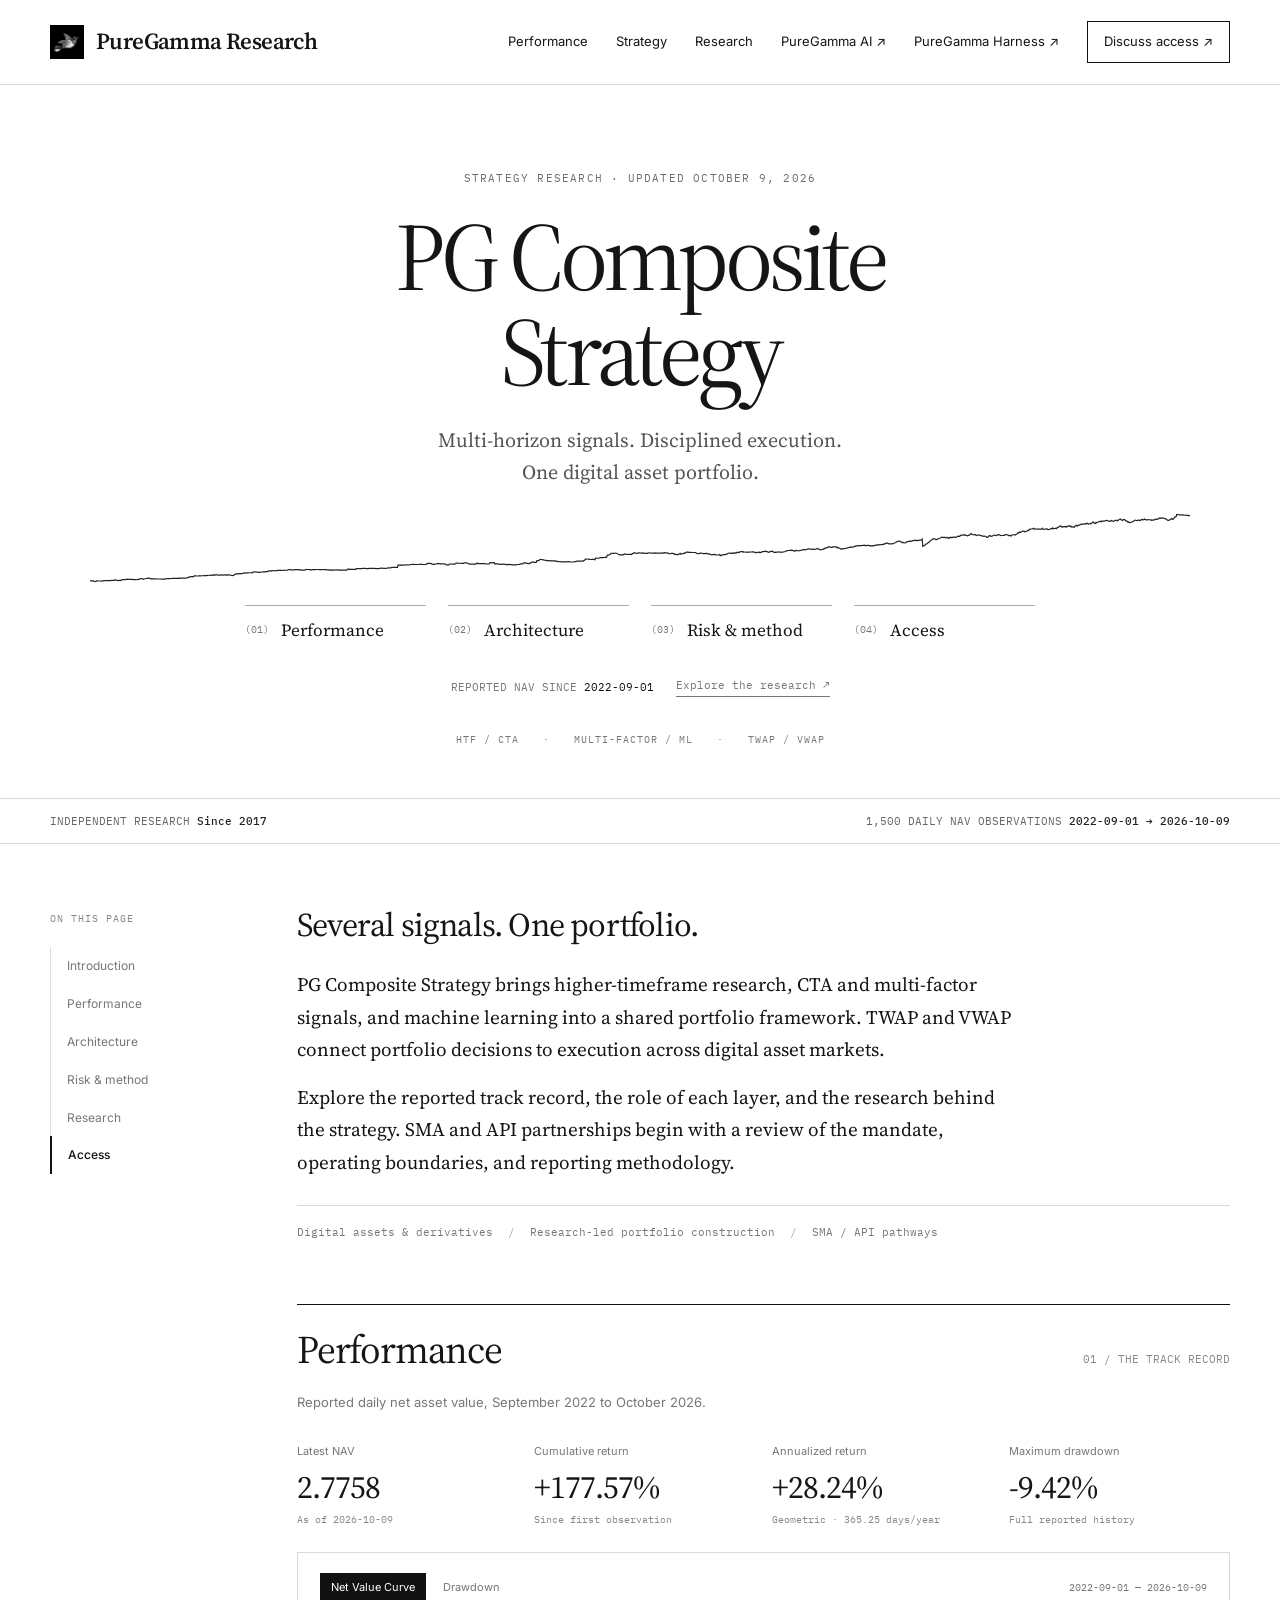
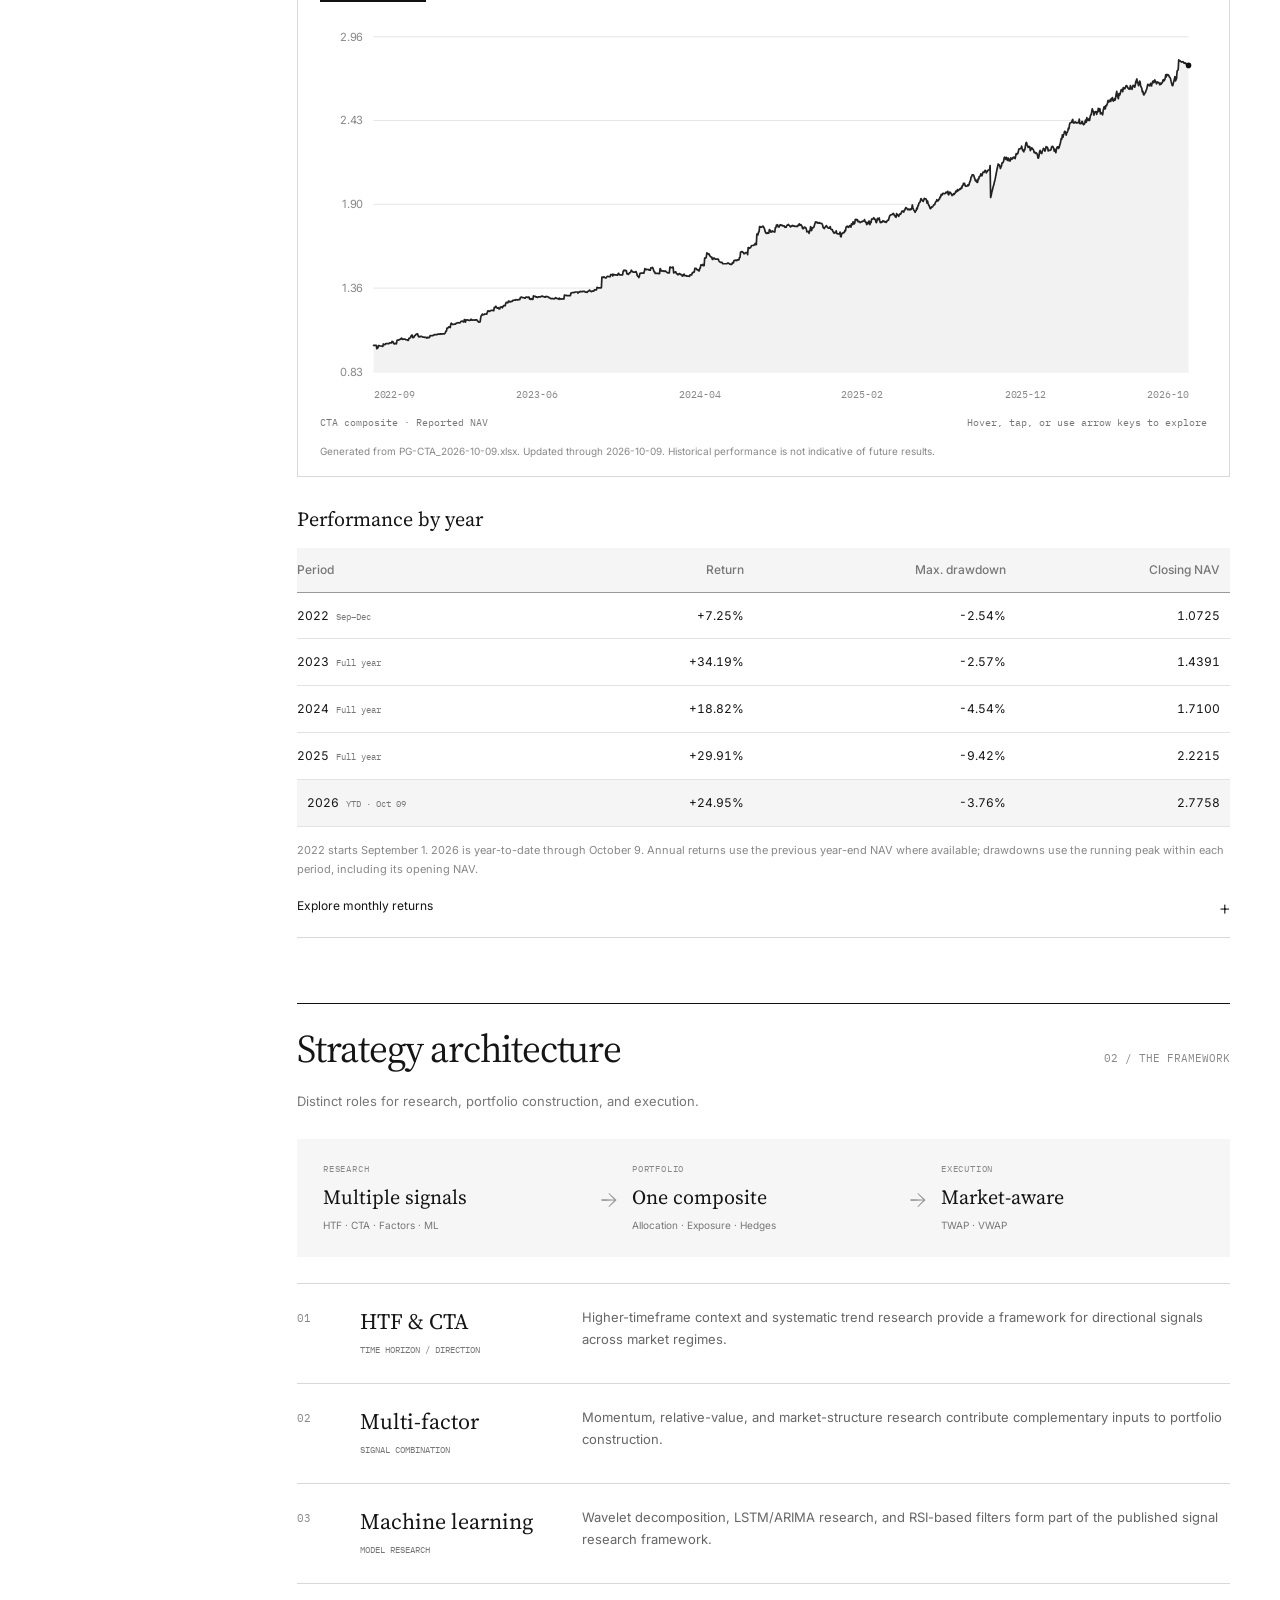
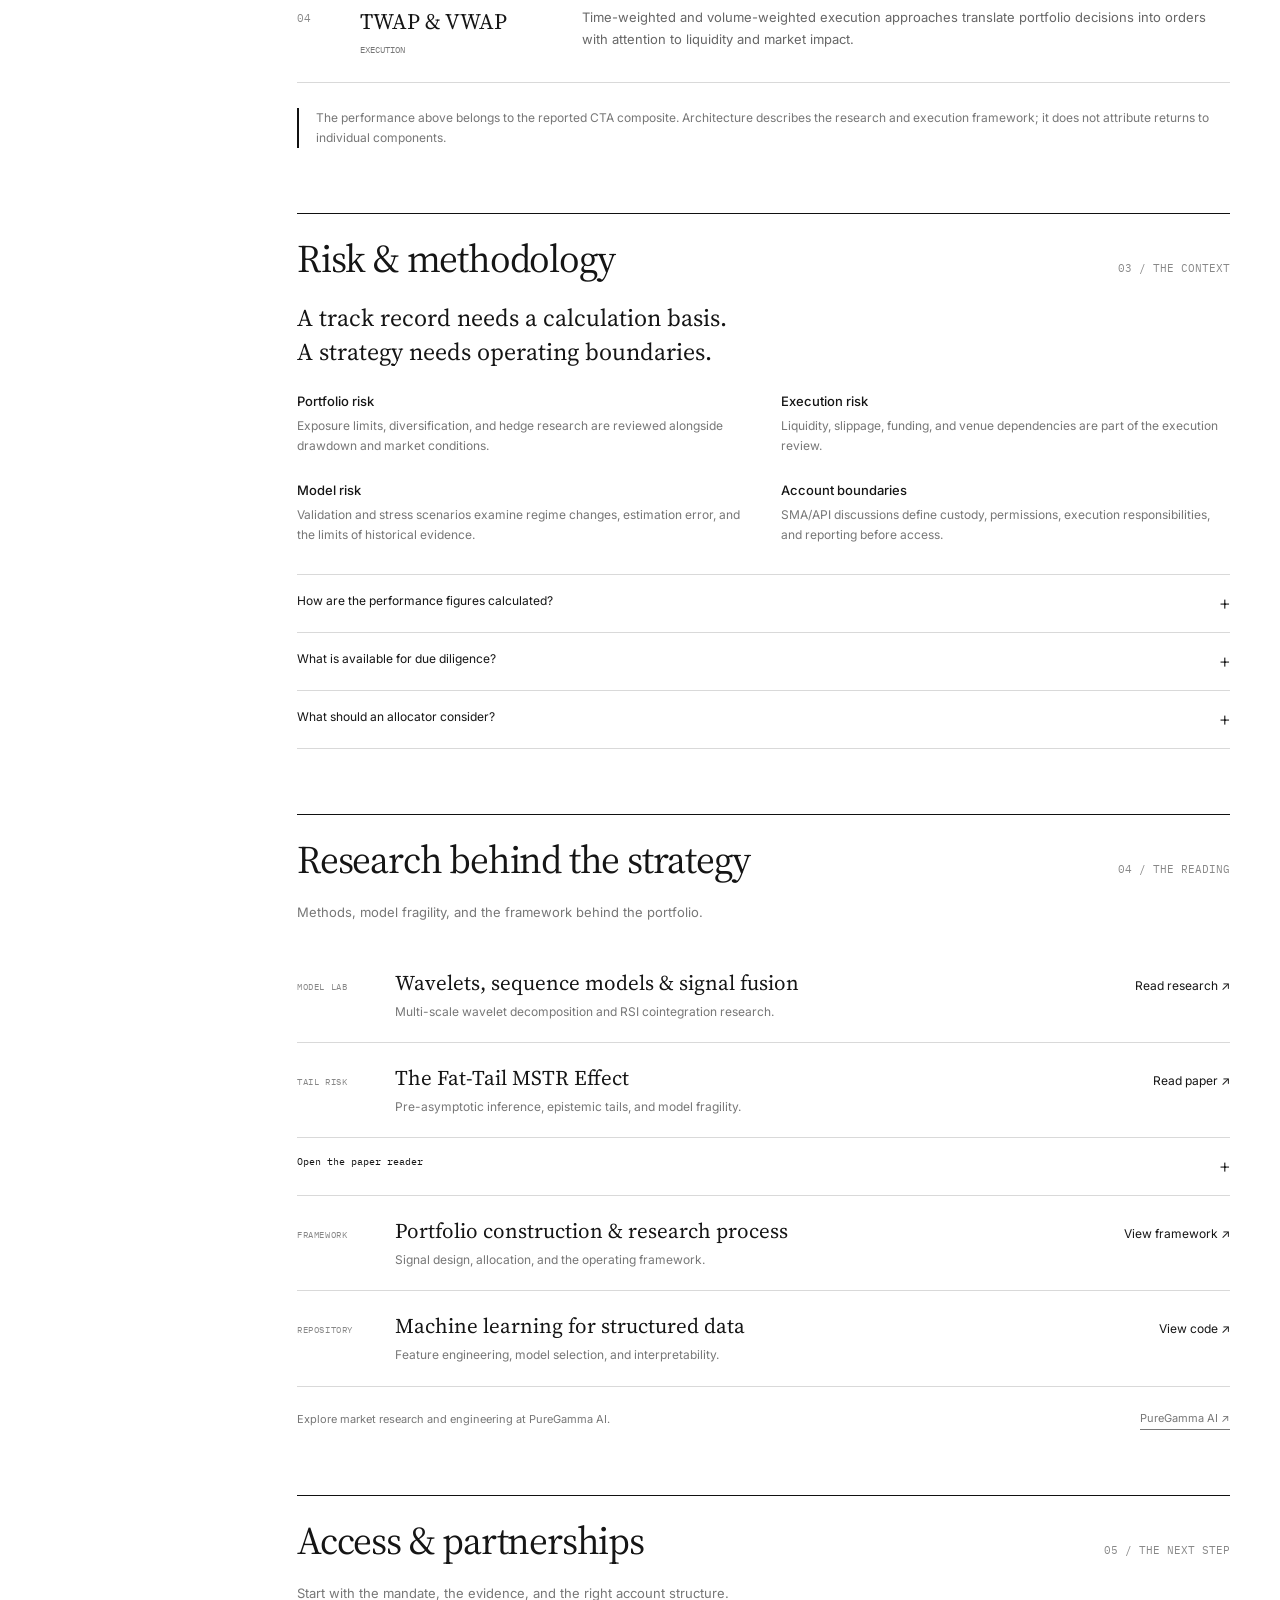
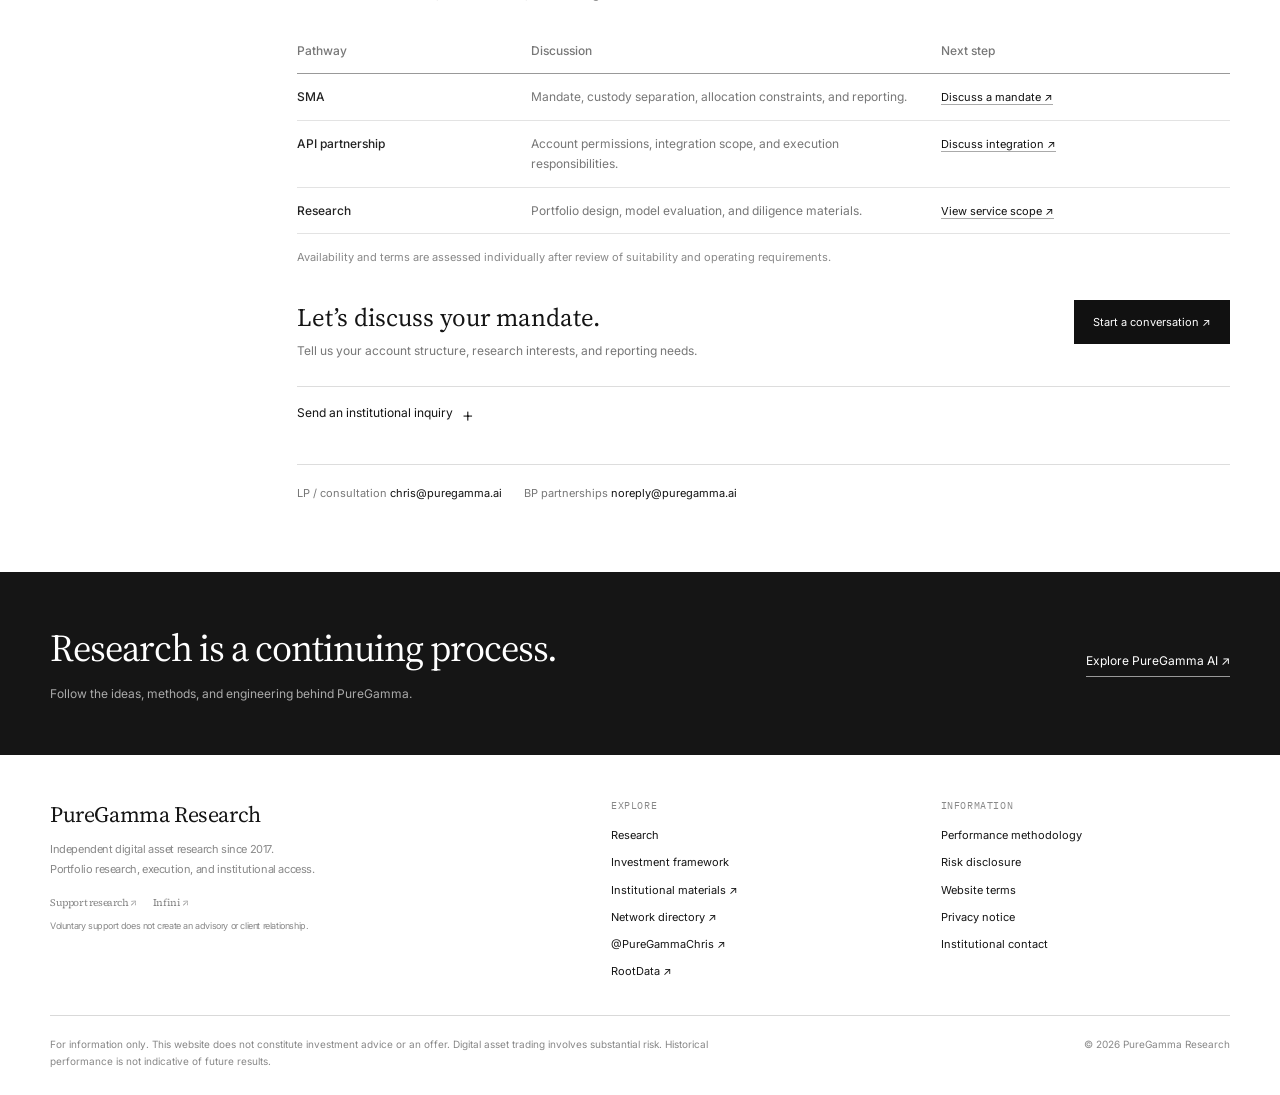
==== commit 01a85931: "Publish PureGamma Harness download site and ecosystem" ====
--- a/index.html
+++ b/index.html
@@ -5,17 +5,17 @@
   <meta name="viewport" content="width=device-width, initial-scale=1" />
   <title>PG Composite Strategy | PureGamma Research</title>
   <meta name="description" content="PG Composite Strategy: multi-horizon digital asset research, CTA and multi-factor signals, machine learning, and disciplined TWAP/VWAP execution. Explore reported NAV through October 9, 2026." />
-  <link rel="canonical" href="https://pgresearch.org/" />
+  <link rel="canonical" href="https://puregamma.ai/" />
   <meta property="og:type" content="website" />
   <meta property="og:site_name" content="PureGamma Research" />
   <meta property="og:title" content="PG Composite Strategy | PureGamma Research" />
   <meta property="og:description" content="Verifiable digital asset research, disciplined risk control, and institutional-grade strategy access." />
-  <meta property="og:url" content="https://pgresearch.org/" />
-  <meta property="og:image" content="https://pgresearch.org/icon-512.png" />
+  <meta property="og:url" content="https://puregamma.ai/" />
+  <meta property="og:image" content="https://puregamma.ai/icon-512.png" />
   <meta name="twitter:card" content="summary" />
   <meta name="twitter:title" content="PG Composite Strategy | PureGamma Research" />
   <meta name="twitter:description" content="Institutional digital asset research and risk-governed strategy frameworks." />
-  <meta name="twitter:image" content="https://pgresearch.org/icon-512.png" />
+  <meta name="twitter:image" content="https://puregamma.ai/icon-512.png" />
   <link rel="shortcut icon" href="/favicon.ico" />
   <link rel="icon" type="image/x-icon" href="/favicon.ico" sizes="any" />
   <link rel="icon" type="image/png" sizes="48x48" href="/favicon-48x48.png" />
@@ -27,14 +27,14 @@
   <link rel="preconnect" href="https://fonts.googleapis.com" />
   <link rel="preconnect" href="https://fonts.gstatic.com" crossorigin />
   <link href="https://fonts.googleapis.com/css2?family=IBM+Plex+Mono:wght@400;500;600&family=Inter:wght@400;500;600;700&family=Source+Serif+4:wght@400;500;600;700&display=swap" rel="stylesheet" />
-  <link rel="stylesheet" href="pg-release-20261009.css?v=20261009r1" />
+  <link rel="stylesheet" href="pg-release-20261009.css?v=20261018h1" />
   <script type="application/ld+json">
     {
       "@context": "https://schema.org",
       "@type": "Organization",
       "name": "PureGamma Research",
-      "url": "https://pgresearch.org/",
-      "logo": "https://pgresearch.org/icon-512.png"
+      "url": "https://puregamma.ai/",
+      "logo": "https://puregamma.ai/icon-512.png"
     }
   </script>
 </head>
@@ -43,7 +43,7 @@
 <header class="release-header"><div class="wrap header-inner">
  <a class="wordmark" href="/" aria-label="PureGamma Research home"><img src="assets/partners/pglogo.png" alt="" width="34" height="34" />PureGamma Research</a>
  <button class="menu-button" type="button" aria-expanded="false" aria-controls="release-navigation" aria-label="Open navigation">☰</button>
- <nav class="header-links" id="release-navigation" aria-label="Primary navigation"><a href="#performance">Performance</a><a href="#strategy">Strategy</a><a href="#insights">Research</a><a href="https://app.puregamma.ai/en">PureGamma AI ↗</a><a class="nav-contact" href="#access">Discuss access ↗</a></nav>
+ <nav class="header-links" id="release-navigation" aria-label="Primary navigation"><a href="#performance">Performance</a><a href="#strategy">Strategy</a><a href="#insights">Research</a><a href="https://app.puregamma.ai/en">PureGamma AI ↗</a><a href="https://puregamma.ai/harness">PureGamma Harness ↗</a><a class="nav-contact" href="#access">Discuss access ↗</a></nav>
 </div></header>
 <main id="main-content">
  <section class="launch-hero" id="introduction" aria-labelledby="strategy-title"><div class="wrap">
@@ -132,4 +132,4 @@
 <footer class="release-footer"><div class="wrap"><div class="footer-top"><div class="footer-brand">PureGamma Research<p>Independent digital asset research since 2017.<br />Portfolio research, execution, and institutional access.</p><div class="research-support" id="support"><a href="https://buy.stripe.com/4gM6oHdH6anz6NGfj9cbC05" target="_blank" rel="noopener">Support research ↗</a><a href="https://checkout.infini.money/paymentlinks-redirect/pl/meGq2vdX" target="_blank" rel="noopener">Infini ↗</a></div><p style="font-size:9px">Voluntary support does not create an advisory or client relationship.</p></div><div class="footer-links"><strong>Explore</strong><a href="research.html">Research</a><a href="framework.html">Investment framework</a><a href="https://docsend.com/v/94csc/cn" target="_blank" rel="noopener">Institutional materials ↗</a><a href="https://linktr.ee/pgchris" target="_blank" rel="noopener">Network directory ↗</a><a href="https://x.com/PureGammaChris" target="_blank" rel="noopener">@PureGammaChris ↗</a><a href="https://www.rootdata.com/investors/detail/PG%20Trading?k=MTI3NDk%3D" target="_blank" rel="noopener">RootData ↗</a></div><div class="footer-links"><strong>Information</strong><a href="#risk">Performance methodology</a><a href="legal.html#risk">Risk disclosure</a><a href="legal.html#terms">Website terms</a><a href="legal.html#privacy">Privacy notice</a><a href="#contact">Institutional contact</a></div></div><div class="footer-bottom"><p>For information only. This website does not constitute investment advice or an offer. Digital asset trading involves substantial risk. Historical performance is not indicative of future results.</p><span>© 2026 PureGamma Research</span></div></div></footer>
 <script src="assets/performance/net-value-data-20261009.js?v=20261009" defer></script>
 <script src="pg-release-20261009.js?v=20261009r1" defer></script>
-</body></html>+</body></html>
--- a/pg-release-20261009.css
+++ b/pg-release-20261009.css
@@ -13,3 +13,4 @@
 @media(max-width:760px){html{scroll-padding-top:85px}.release .wrap{width:calc(100% - 40px)}.release .header-inner{height:69px;gap:10px}.release .wordmark{font-size:20px;gap:9px}.release .wordmark img{width:28px;height:28px}.release .menu-button{display:block}.release .header-links{display:none;position:absolute;left:0;right:0;top:69px;background:#fff;padding:20px;flex-direction:column;align-items:stretch;border-bottom:1px solid #ddd;gap:16px}.release .header-links.open{display:flex}.release .header-links .nav-contact{align-self:start}.release .launch-hero{padding:55px 0 35px}.release h1{font-size:clamp(51px,10.5vw,77px);letter-spacing:-2.6px;line-height:1.06}.release .hero-description{font-size:17px;max-width:430px}.release .eyebrow{font-size:9px;letter-spacing:.9px;margin-bottom:19px}.release .hero-graphic{height:72px;margin-top:9px}.release .hero-index{grid-template-columns:repeat(2,1fr);gap:16px 20px;margin:6px auto 25px;max-width:440px}.release .hero-index a{font-size:15px;gap:10px}.release .hero-bottom{font-size:9px;gap:15px;flex-wrap:wrap}.release .hero-mark{font-size:8px;gap:13px;margin-top:26px;letter-spacing:.4px}.release .hero-mark span+span:before{margin-right:13px}.release .edition-line{padding:12px 0}.release .edition-line .wrap{font-size:9px;gap:9px;flex-wrap:wrap}.release .article-layout{display:block;padding-top:33px}.release .page-index{display:none}.release .article-section{padding-bottom:43px;scroll-margin-top:86px}.release .intro-heading{font-size:28px}.release .lead{font-size:17px;line-height:1.7}.release .intro-facts{font-size:9px;gap:10px}.release .intro-facts span+span:before{margin-right:10px}.release .section-head{padding-top:17px;margin-bottom:15px}.release .section-head h2{font-size:32px}.release .section-number{font-size:10px}.release .section-subtitle{font-size:12px;line-height:1.7;margin-bottom:17px}.release .metrics{grid-template-columns:repeat(2,1fr);gap:22px 15px;margin:22px 0}.release .metric-value{font-size:33px}.release .metric-label{font-size:10px;margin-bottom:5px}.release .metric-note{font-size:9px}.release .performance-figure{padding:15px 12px;margin-bottom:23px}.release .figure-toolbar{align-items:start;gap:8px;flex-direction:column}.release .chart-tabs button{font-size:10px;padding:7px 10px}.release .chart-period{font-size:9px}.release .chart-plot{min-height:205px;aspect-ratio:1.7;margin-top:10px}.release .chart-bottom{font-size:8px}.release figcaption{font-size:9px}.release table{font-size:11px}.release th,.release td{padding:11px 7px}.release .annual-table small{display:block;margin:2px 0 0;font-size:8px}.release .method-note{font-size:10px}.release .monthly-table{font-size:10px}.release .architecture-map{grid-template-columns:1fr;gap:12px;padding:20px}.release .architecture-map>div:not(.flow-arrow){display:grid;grid-template-columns:70px 1fr;align-items:baseline;gap:4px 8px}.release .architecture-map p{grid-column:2;margin:0}.release .architecture-map small{margin:0;font-size:8px}.release .architecture-map strong{font-size:20px}.release .architecture-map .flow-arrow{display:none}.release .strategy-row{grid-template-columns:26px 1fr;gap:5px 12px;padding:18px 0}.release .strategy-row p{grid-column:2;font-size:12px}.release .strategy-row h3{font-size:21px}.release .risk-lead{font-size:23px}.release .risk-list{gap:23px 20px}.release .risk-list p{font-size:11px}.release .risk-list h3{font-size:12px}.release .resource-item{grid-template-columns:1fr auto;gap:8px 13px;padding:17px 0}.release .resource-type{grid-column:1/-1;font-size:8px}.release .resource-item h3{font-size:19px}.release .resource-item p{font-size:11px}.release .resource-link{font-size:11px;align-self:start}.release .research-foot{align-items:start;font-size:10px}.release .access-table{font-size:11px}.release .access-table td:first-child{width:25%}.release .access-table td:nth-child(2){width:45%}.release .access-table a{font-size:10px;white-space:normal}.release .contact-intro{gap:20px}.release .contact-intro h3{font-size:23px}.release .contact-intro p{font-size:11px}.release .contact-toggle{padding:10px 13px;font-size:10px}.release .contact-form{padding:18px}.release .form-row{gap:15px;grid-template-columns:1fr}.release .contact-emails{font-size:10px;gap:10px 20px}.release .closing-band{padding:32px 0}.release .closing-inner{align-items:start;flex-direction:column;gap:18px}.release .closing-band h2{font-size:31px}.release .closing-band p{font-size:11px}.release .footer-top{grid-template-columns:1fr 1fr;gap:25px 20px}.release .footer-brand{grid-column:1/-1}.release .footer-brand p{margin-bottom:0}.release .footer-bottom{flex-direction:column;gap:15px;margin-top:28px}.release .release-footer{padding-top:30px}.release .paper-embed{height:400px}}
 .release .article-section{scroll-margin-top:14px}.release .secondary-hero{padding:72px 0 45px}.release .secondary-hero h1{font-size:clamp(54px,6vw,85px);letter-spacing:-3px}.release .secondary-hero .hero-description{font-size:18px}.release .monthly-table{min-width:850px}.release .legal-section{border-top:1px solid #111;padding-top:22px}.release .legal-section h2{font:400 32px/1.3 var(--serif);letter-spacing:-.8px;margin:0 0 22px}.release .legal-section h3{font-size:13px;font-weight:500;margin:25px 0 10px}.release .legal-section p,.release .legal-section li{font-size:13px;line-height:1.8;color:#666}.release .legal-effective{font:10px var(--mono);color:#888;margin-bottom:12px}.release .legal-section a{border-bottom:1px solid #aaa}
 @media(prefers-reduced-motion:reduce){html{scroll-behavior:auto}.release *{transition:none!important;animation:none!important}}
+@media(min-width:761px) and (max-width:1180px){.release .header-inner{gap:15px}.release .menu-button{display:block}.release .header-links{display:none;position:absolute;left:0;right:0;top:84px;background:#fff;padding:20px max(32px,calc((100vw - 1120px)/2));flex-direction:column;align-items:stretch;border-bottom:1px solid #ddd;gap:16px}.release .header-links.open{display:flex}.release .header-links .nav-contact{align-self:start}}
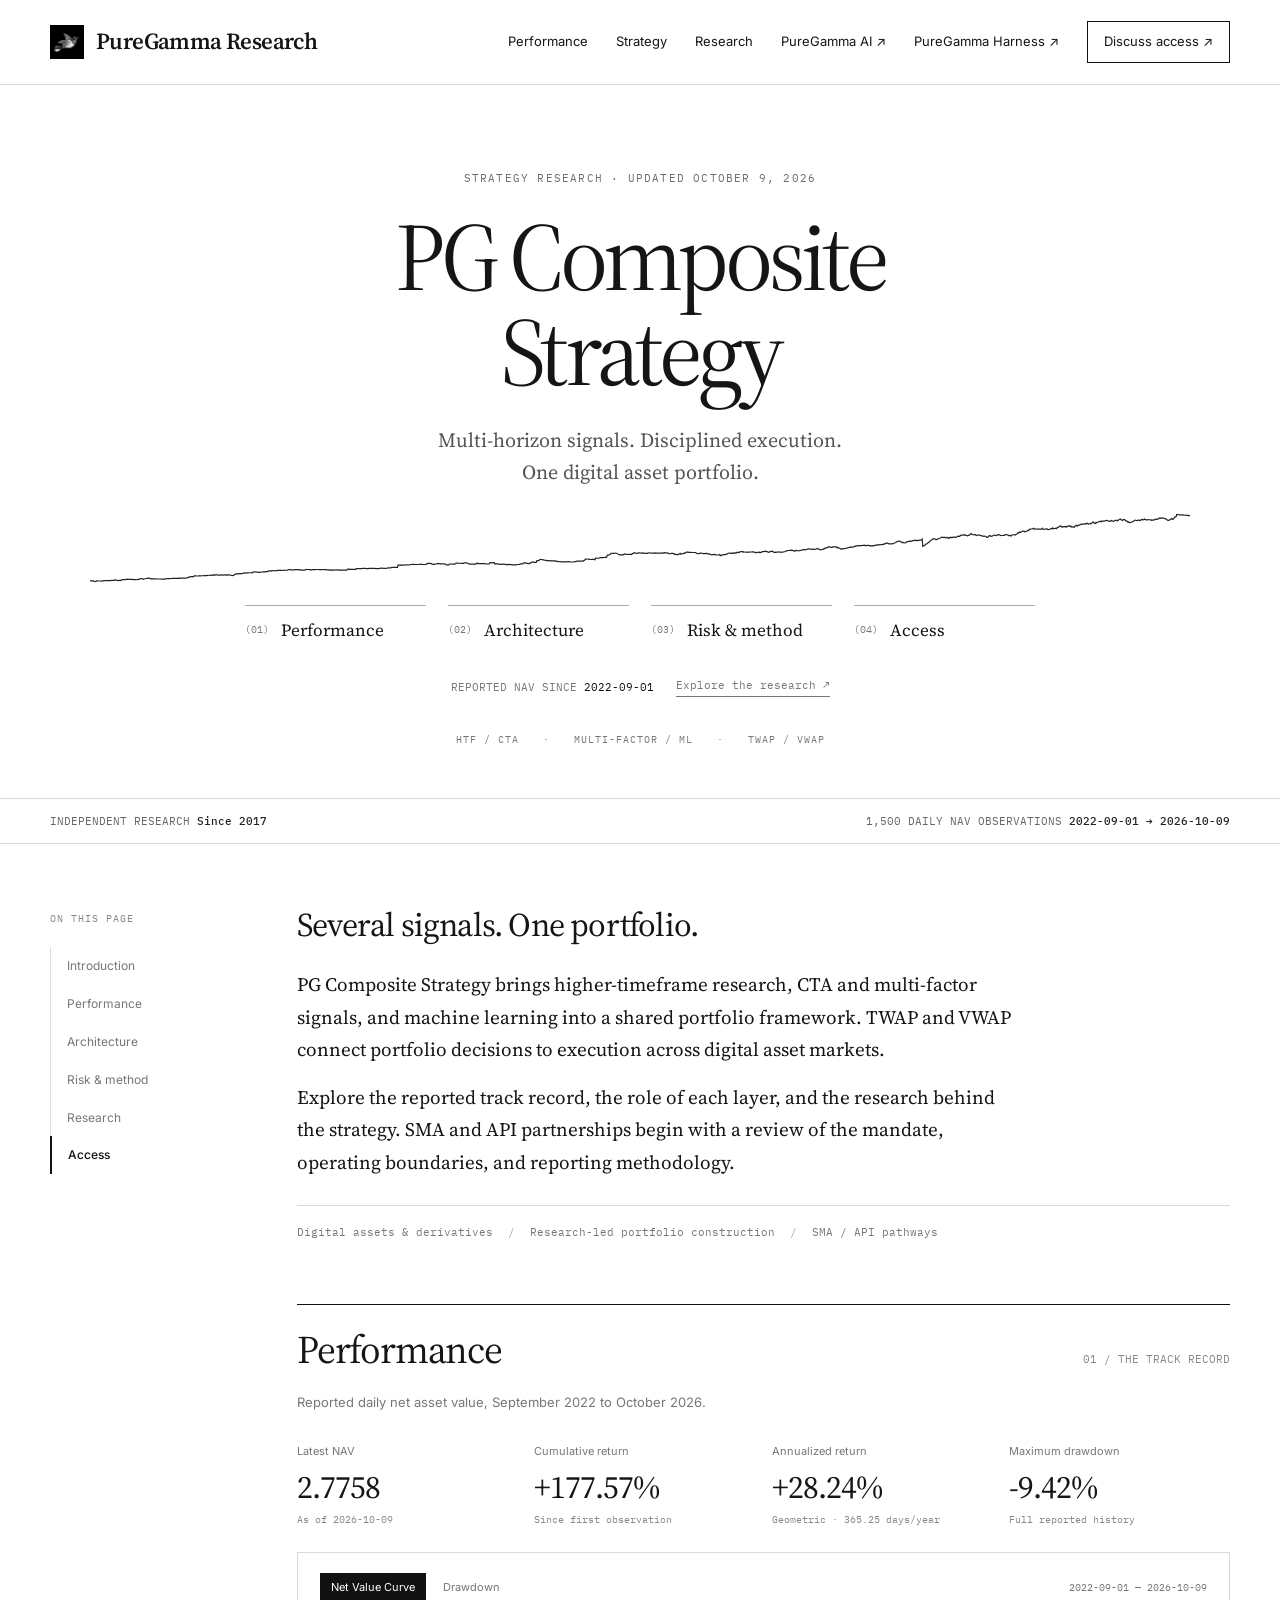
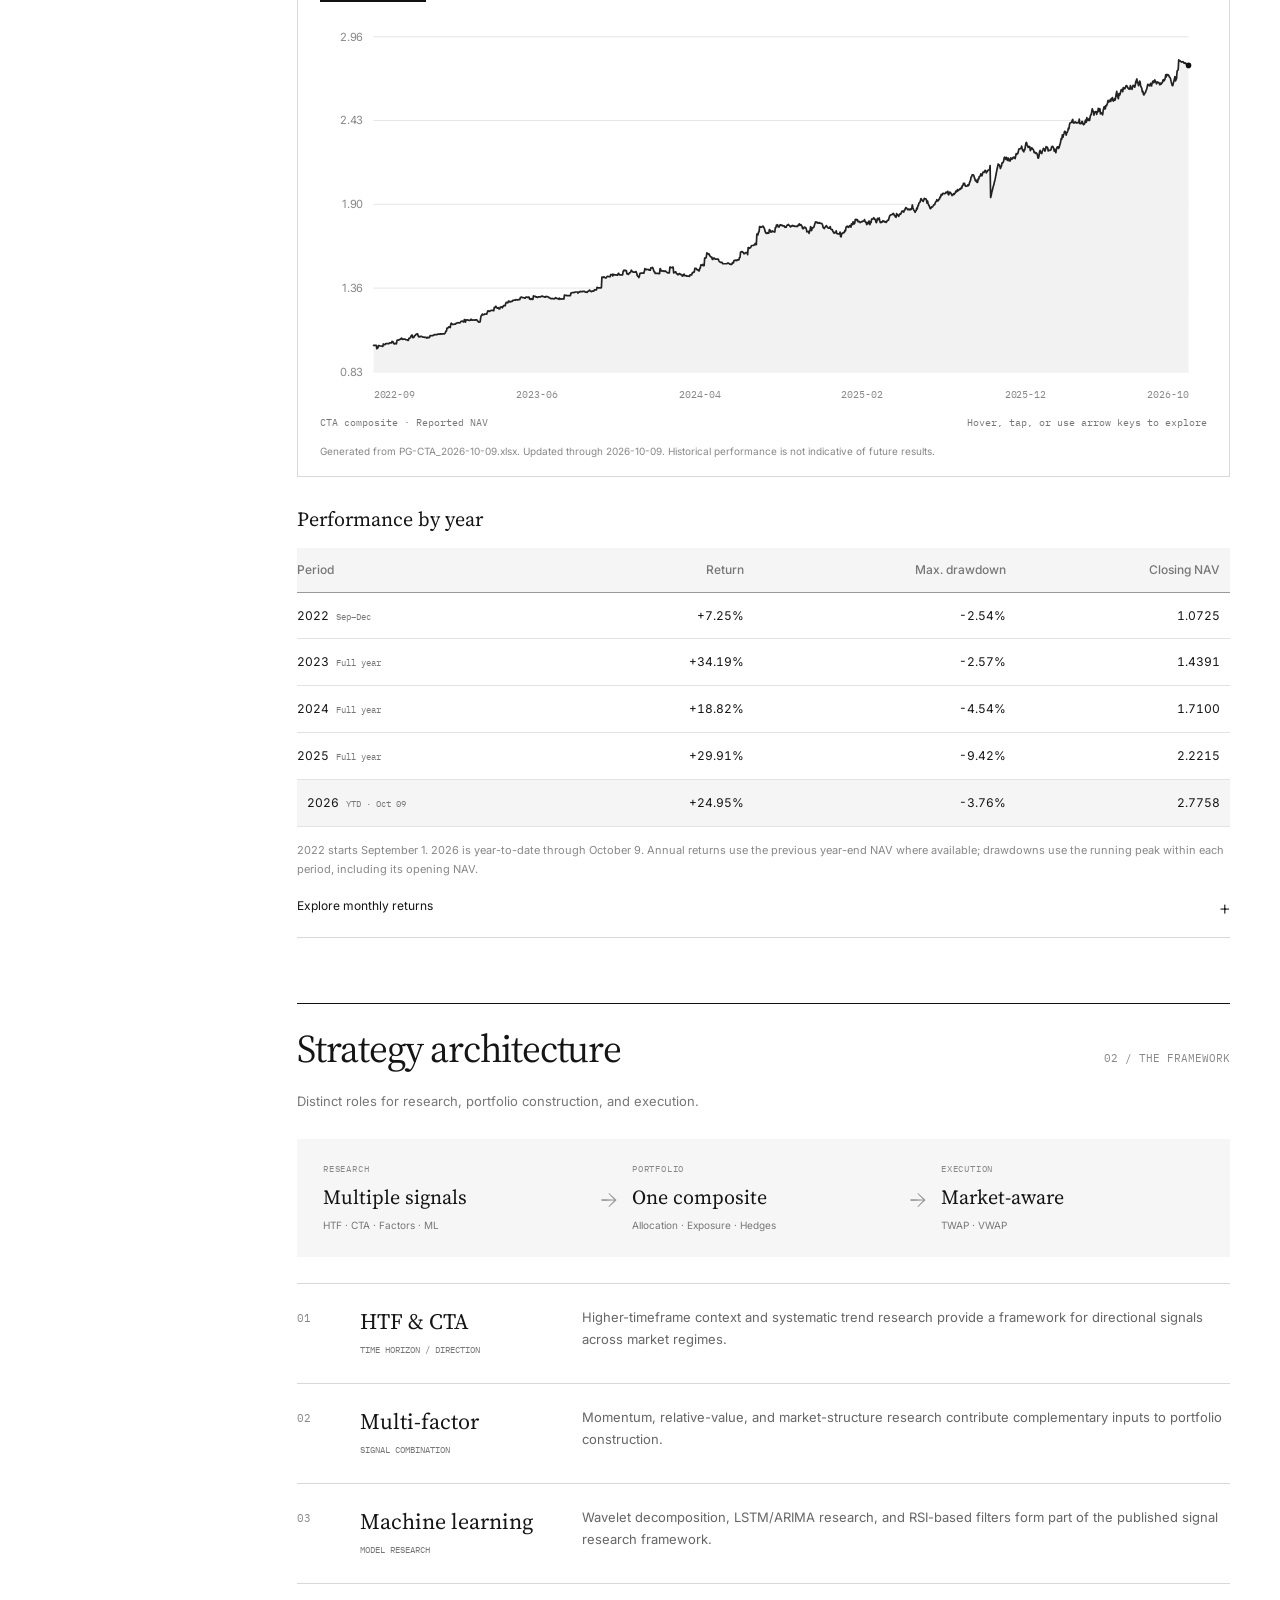
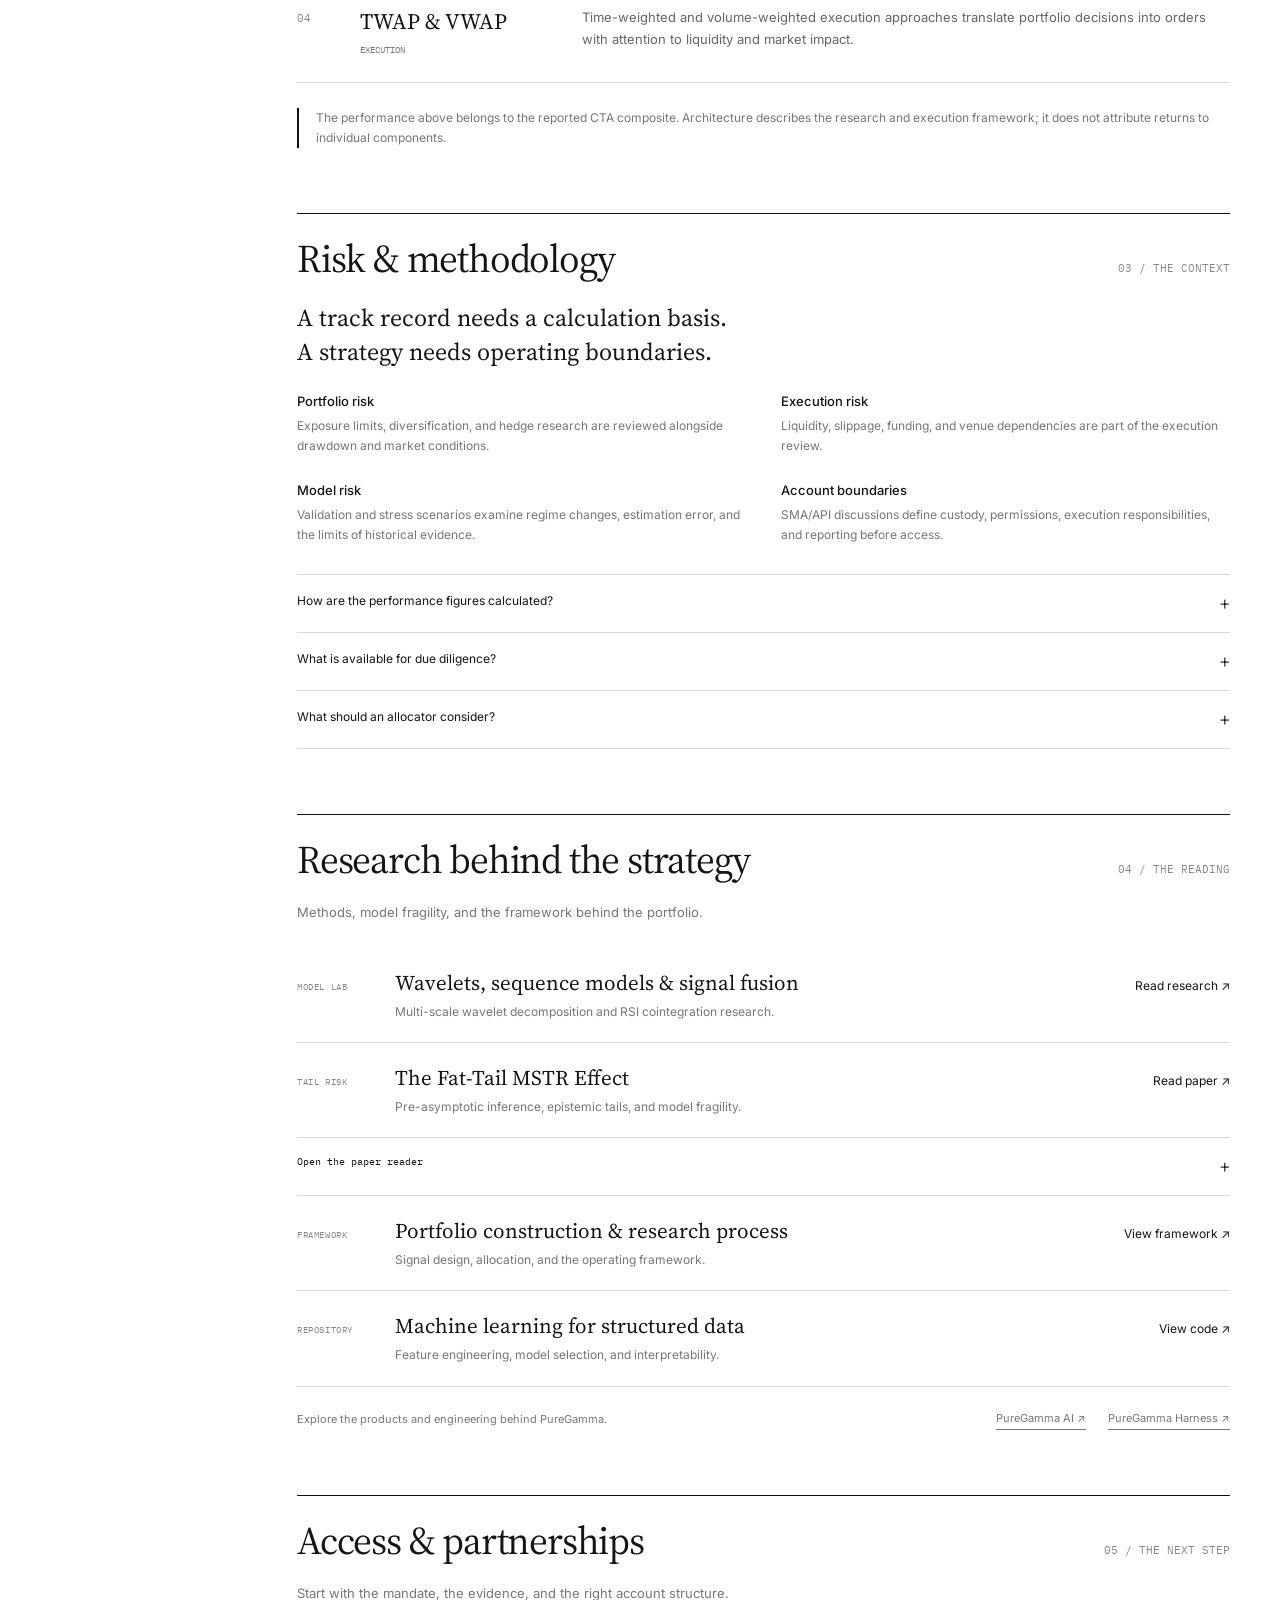
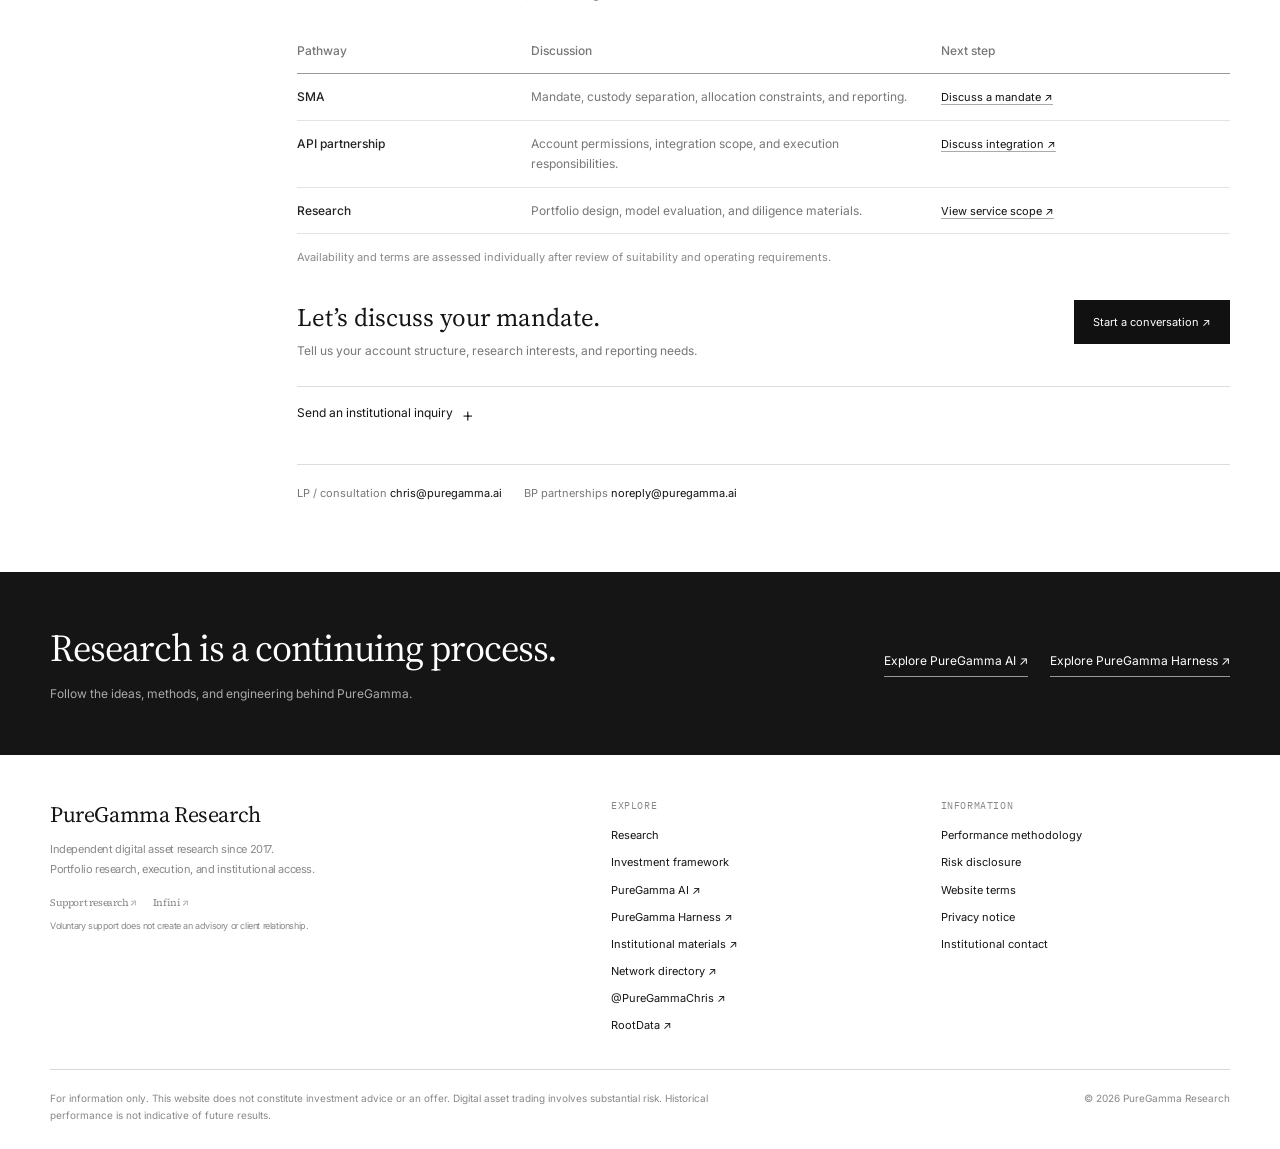
==== commit 8dbb7d4c: "Add Harness beside AI in Research content and footer" ====
--- a/index.html
+++ b/index.html
@@ -27,7 +27,7 @@
   <link rel="preconnect" href="https://fonts.googleapis.com" />
   <link rel="preconnect" href="https://fonts.gstatic.com" crossorigin />
   <link href="https://fonts.googleapis.com/css2?family=IBM+Plex+Mono:wght@400;500;600&family=Inter:wght@400;500;600;700&family=Source+Serif+4:wght@400;500;600;700&display=swap" rel="stylesheet" />
-  <link rel="stylesheet" href="pg-release-20261009.css?v=20261018h1" />
+  <link rel="stylesheet" href="pg-release-20261009.css?v=20261018h3" />
   <script type="application/ld+json">
     {
       "@context": "https://schema.org",
@@ -43,7 +43,7 @@
 <header class="release-header"><div class="wrap header-inner">
  <a class="wordmark" href="/" aria-label="PureGamma Research home"><img src="assets/partners/pglogo.png" alt="" width="34" height="34" />PureGamma Research</a>
  <button class="menu-button" type="button" aria-expanded="false" aria-controls="release-navigation" aria-label="Open navigation">☰</button>
- <nav class="header-links" id="release-navigation" aria-label="Primary navigation"><a href="#performance">Performance</a><a href="#strategy">Strategy</a><a href="#insights">Research</a><a href="https://app.puregamma.ai/en">PureGamma AI ↗</a><a href="https://puregamma.ai/harness">PureGamma Harness ↗</a><a class="nav-contact" href="#access">Discuss access ↗</a></nav>
+ <nav class="header-links" id="release-navigation" aria-label="Primary navigation"><a href="#performance">Performance</a><a href="#strategy">Strategy</a><a href="#insights">Research</a><a href="https://app.puregamma.ai/en">PureGamma AI ↗</a><a href="https://puregamma.ai/harness/">PureGamma Harness ↗</a><a class="nav-contact" href="#access">Discuss access ↗</a></nav>
 </div></header>
 <main id="main-content">
  <section class="launch-hero" id="introduction" aria-labelledby="strategy-title"><div class="wrap">
@@ -80,7 +80,7 @@
     <details class="pdf-details"><summary>Open the paper reader</summary><iframe class="paper-embed" data-src="assets/research/mstr-fat-tail-effect-deep.pdf#view=FitH&amp;toolbar=1&amp;navpanes=0" title="MSTR fat-tail research paper" loading="lazy"></iframe><p class="method-note"><a class="text-link" href="assets/research/mstr-fat-tail-effect-deep.pdf" target="_blank" rel="noopener">Open PDF in a new window ↗</a></p></details>
     <article class="resource-item"><span class="resource-type">Framework</span><div><h3>Portfolio construction &amp; research process</h3><p>Signal design, allocation, and the operating framework.</p></div><a class="resource-link" href="framework.html">View framework ↗</a></article>
     <article class="resource-item"><span class="resource-type">Repository</span><div><h3>Machine learning for structured data</h3><p>Feature engineering, model selection, and interpretability.</p></div><a class="resource-link" href="https://github.com/xxxxxwater/Machine_Learning_For_Structured_Data" target="_blank" rel="noopener">View code ↗</a></article>
-    <div class="research-foot"><span>Explore market research and engineering at PureGamma AI.</span><a class="text-link" href="https://app.puregamma.ai/en">PureGamma AI ↗</a></div>
+    <div class="research-foot"><span>Explore the products and engineering behind PureGamma.</span><div class="product-link-pair"><a class="text-link" href="https://app.puregamma.ai/en">PureGamma AI ↗</a><a class="text-link" href="https://puregamma.ai/harness/">PureGamma Harness ↗</a></div></div>
    </section>
    <section class="article-section" id="access"><div class="section-head"><h2>Access &amp; partnerships</h2><span class="section-number">05 / THE NEXT STEP</span></div><p class="section-subtitle">Start with the mandate, the evidence, and the right account structure.</p>
     <div class="table-wrap"><table class="access-table"><thead><tr><th scope="col">Pathway</th><th scope="col">Discussion</th><th scope="col">Next step</th></tr></thead><tbody><tr><td>SMA</td><td>Mandate, custody separation, allocation constraints, and reporting.</td><td><a href="#contact">Discuss a mandate ↗</a></td></tr><tr><td>API partnership</td><td>Account permissions, integration scope, and execution responsibilities.</td><td><a href="#contact">Discuss integration ↗</a></td></tr><tr><td>Research</td><td>Portfolio design, model evaluation, and diligence materials.</td><td><a href="legal.html#services">View service scope ↗</a></td></tr></tbody></table></div><p class="method-note">Availability and terms are assessed individually after review of suitability and operating requirements.</p>
@@ -127,9 +127,9 @@
    </section>
   </div>
  </div>
- <section class="closing-band"><div class="wrap closing-inner"><div><h2>Research is a continuing process.</h2><p>Follow the ideas, methods, and engineering behind PureGamma.</p></div><a href="https://app.puregamma.ai/en">Explore PureGamma AI ↗</a></div></section>
+ <section class="closing-band"><div class="wrap closing-inner"><div><h2>Research is a continuing process.</h2><p>Follow the ideas, methods, and engineering behind PureGamma.</p></div><div class="product-link-pair"><a href="https://app.puregamma.ai/en">Explore PureGamma AI ↗</a><a href="https://puregamma.ai/harness/">Explore PureGamma Harness ↗</a></div></div></section>
 </main>
-<footer class="release-footer"><div class="wrap"><div class="footer-top"><div class="footer-brand">PureGamma Research<p>Independent digital asset research since 2017.<br />Portfolio research, execution, and institutional access.</p><div class="research-support" id="support"><a href="https://buy.stripe.com/4gM6oHdH6anz6NGfj9cbC05" target="_blank" rel="noopener">Support research ↗</a><a href="https://checkout.infini.money/paymentlinks-redirect/pl/meGq2vdX" target="_blank" rel="noopener">Infini ↗</a></div><p style="font-size:9px">Voluntary support does not create an advisory or client relationship.</p></div><div class="footer-links"><strong>Explore</strong><a href="research.html">Research</a><a href="framework.html">Investment framework</a><a href="https://docsend.com/v/94csc/cn" target="_blank" rel="noopener">Institutional materials ↗</a><a href="https://linktr.ee/pgchris" target="_blank" rel="noopener">Network directory ↗</a><a href="https://x.com/PureGammaChris" target="_blank" rel="noopener">@PureGammaChris ↗</a><a href="https://www.rootdata.com/investors/detail/PG%20Trading?k=MTI3NDk%3D" target="_blank" rel="noopener">RootData ↗</a></div><div class="footer-links"><strong>Information</strong><a href="#risk">Performance methodology</a><a href="legal.html#risk">Risk disclosure</a><a href="legal.html#terms">Website terms</a><a href="legal.html#privacy">Privacy notice</a><a href="#contact">Institutional contact</a></div></div><div class="footer-bottom"><p>For information only. This website does not constitute investment advice or an offer. Digital asset trading involves substantial risk. Historical performance is not indicative of future results.</p><span>© 2026 PureGamma Research</span></div></div></footer>
+<footer class="release-footer"><div class="wrap"><div class="footer-top"><div class="footer-brand">PureGamma Research<p>Independent digital asset research since 2017.<br />Portfolio research, execution, and institutional access.</p><div class="research-support" id="support"><a href="https://buy.stripe.com/4gM6oHdH6anz6NGfj9cbC05" target="_blank" rel="noopener">Support research ↗</a><a href="https://checkout.infini.money/paymentlinks-redirect/pl/meGq2vdX" target="_blank" rel="noopener">Infini ↗</a></div><p style="font-size:9px">Voluntary support does not create an advisory or client relationship.</p></div><div class="footer-links"><strong>Explore</strong><a href="research.html">Research</a><a href="framework.html">Investment framework</a><a href="https://app.puregamma.ai/en">PureGamma AI ↗</a><a href="https://puregamma.ai/harness/">PureGamma Harness ↗</a><a href="https://docsend.com/v/94csc/cn" target="_blank" rel="noopener">Institutional materials ↗</a><a href="https://linktr.ee/pgchris" target="_blank" rel="noopener">Network directory ↗</a><a href="https://x.com/PureGammaChris" target="_blank" rel="noopener">@PureGammaChris ↗</a><a href="https://www.rootdata.com/investors/detail/PG%20Trading?k=MTI3NDk%3D" target="_blank" rel="noopener">RootData ↗</a></div><div class="footer-links"><strong>Information</strong><a href="#risk">Performance methodology</a><a href="legal.html#risk">Risk disclosure</a><a href="legal.html#terms">Website terms</a><a href="legal.html#privacy">Privacy notice</a><a href="#contact">Institutional contact</a></div></div><div class="footer-bottom"><p>For information only. This website does not constitute investment advice or an offer. Digital asset trading involves substantial risk. Historical performance is not indicative of future results.</p><span>© 2026 PureGamma Research</span></div></div></footer>
 <script src="assets/performance/net-value-data-20261009.js?v=20261009" defer></script>
 <script src="pg-release-20261009.js?v=20261009r1" defer></script>
 </body></html>
--- a/pg-release-20261009.css
+++ b/pg-release-20261009.css
@@ -14,3 +14,30 @@
 .release .article-section{scroll-margin-top:14px}.release .secondary-hero{padding:72px 0 45px}.release .secondary-hero h1{font-size:clamp(54px,6vw,85px);letter-spacing:-3px}.release .secondary-hero .hero-description{font-size:18px}.release .monthly-table{min-width:850px}.release .legal-section{border-top:1px solid #111;padding-top:22px}.release .legal-section h2{font:400 32px/1.3 var(--serif);letter-spacing:-.8px;margin:0 0 22px}.release .legal-section h3{font-size:13px;font-weight:500;margin:25px 0 10px}.release .legal-section p,.release .legal-section li{font-size:13px;line-height:1.8;color:#666}.release .legal-effective{font:10px var(--mono);color:#888;margin-bottom:12px}.release .legal-section a{border-bottom:1px solid #aaa}
 @media(prefers-reduced-motion:reduce){html{scroll-behavior:auto}.release *{transition:none!important;animation:none!important}}
 @media(min-width:761px) and (max-width:1180px){.release .header-inner{gap:15px}.release .menu-button{display:block}.release .header-links{display:none;position:absolute;left:0;right:0;top:84px;background:#fff;padding:20px max(32px,calc((100vw - 1120px)/2));flex-direction:column;align-items:stretch;border-bottom:1px solid #ddd;gap:16px}.release .header-links.open{display:flex}.release .header-links .nav-contact{align-self:start}}
+/* Keep the two product destinations visible while the rest of the navigation collapses. */
+@media(min-width:761px) and (max-width:1180px){
+ .release .menu-button{order:3}
+ .release .header-links{order:2;display:flex;position:static;flex-direction:row;align-items:center;gap:16px;padding:0;margin-left:auto;border:0;background:transparent}
+ .release .header-links>a{display:none}
+ .release .header-links>a:nth-child(4),.release .header-links>a:nth-child(5){display:inline-block;white-space:nowrap}
+ .release .header-links.open{display:flex;position:absolute;top:84px;left:0;right:0;padding:20px max(32px,calc((100vw - 1120px)/2));flex-direction:column;align-items:stretch;gap:16px;border-bottom:1px solid #ddd;background:#fff}
+ .release .header-links.open>a{display:block}
+}
+@media(max-width:760px){
+ html{scroll-padding-top:120px}
+ .release .header-inner{height:105px;display:grid;grid-template-columns:minmax(0,1fr) 40px;grid-template-rows:64px 41px;column-gap:8px}
+ .release .wordmark{grid-column:1;grid-row:1}
+ .release .menu-button{grid-column:2;grid-row:1;justify-self:end}
+ .release .header-links{grid-column:1/-1;grid-row:2;display:flex;position:static;flex-direction:row;align-items:center;gap:18px;padding:0 0 8px;border:0;background:transparent}
+ .release .header-links>a{display:none}
+ .release .header-links>a:nth-child(4),.release .header-links>a:nth-child(5){display:inline-block;white-space:nowrap;font-size:12px}
+ .release .header-links.open{display:flex;position:absolute;top:105px;left:0;right:0;padding:20px;flex-direction:column;align-items:stretch;gap:16px;border-bottom:1px solid #ddd;background:#fff}
+ .release .header-links.open>a{display:block}
+ .release .article-section{scroll-margin-top:120px}
+}
+@media(max-width:360px){.release .header-links{gap:12px}.release .header-links>a:nth-child(4),.release .header-links>a:nth-child(5){font-size:11px}}
+
+/* Pair product destinations in the research and closing sections. */
+.release .product-link-pair{display:flex;align-items:center;gap:22px;flex-wrap:wrap}
+.release .research-foot .product-link-pair{justify-content:flex-end}
+@media(max-width:760px){.release .research-foot{flex-direction:column;align-items:flex-start}.release .research-foot .product-link-pair{justify-content:flex-start;gap:12px 20px}}
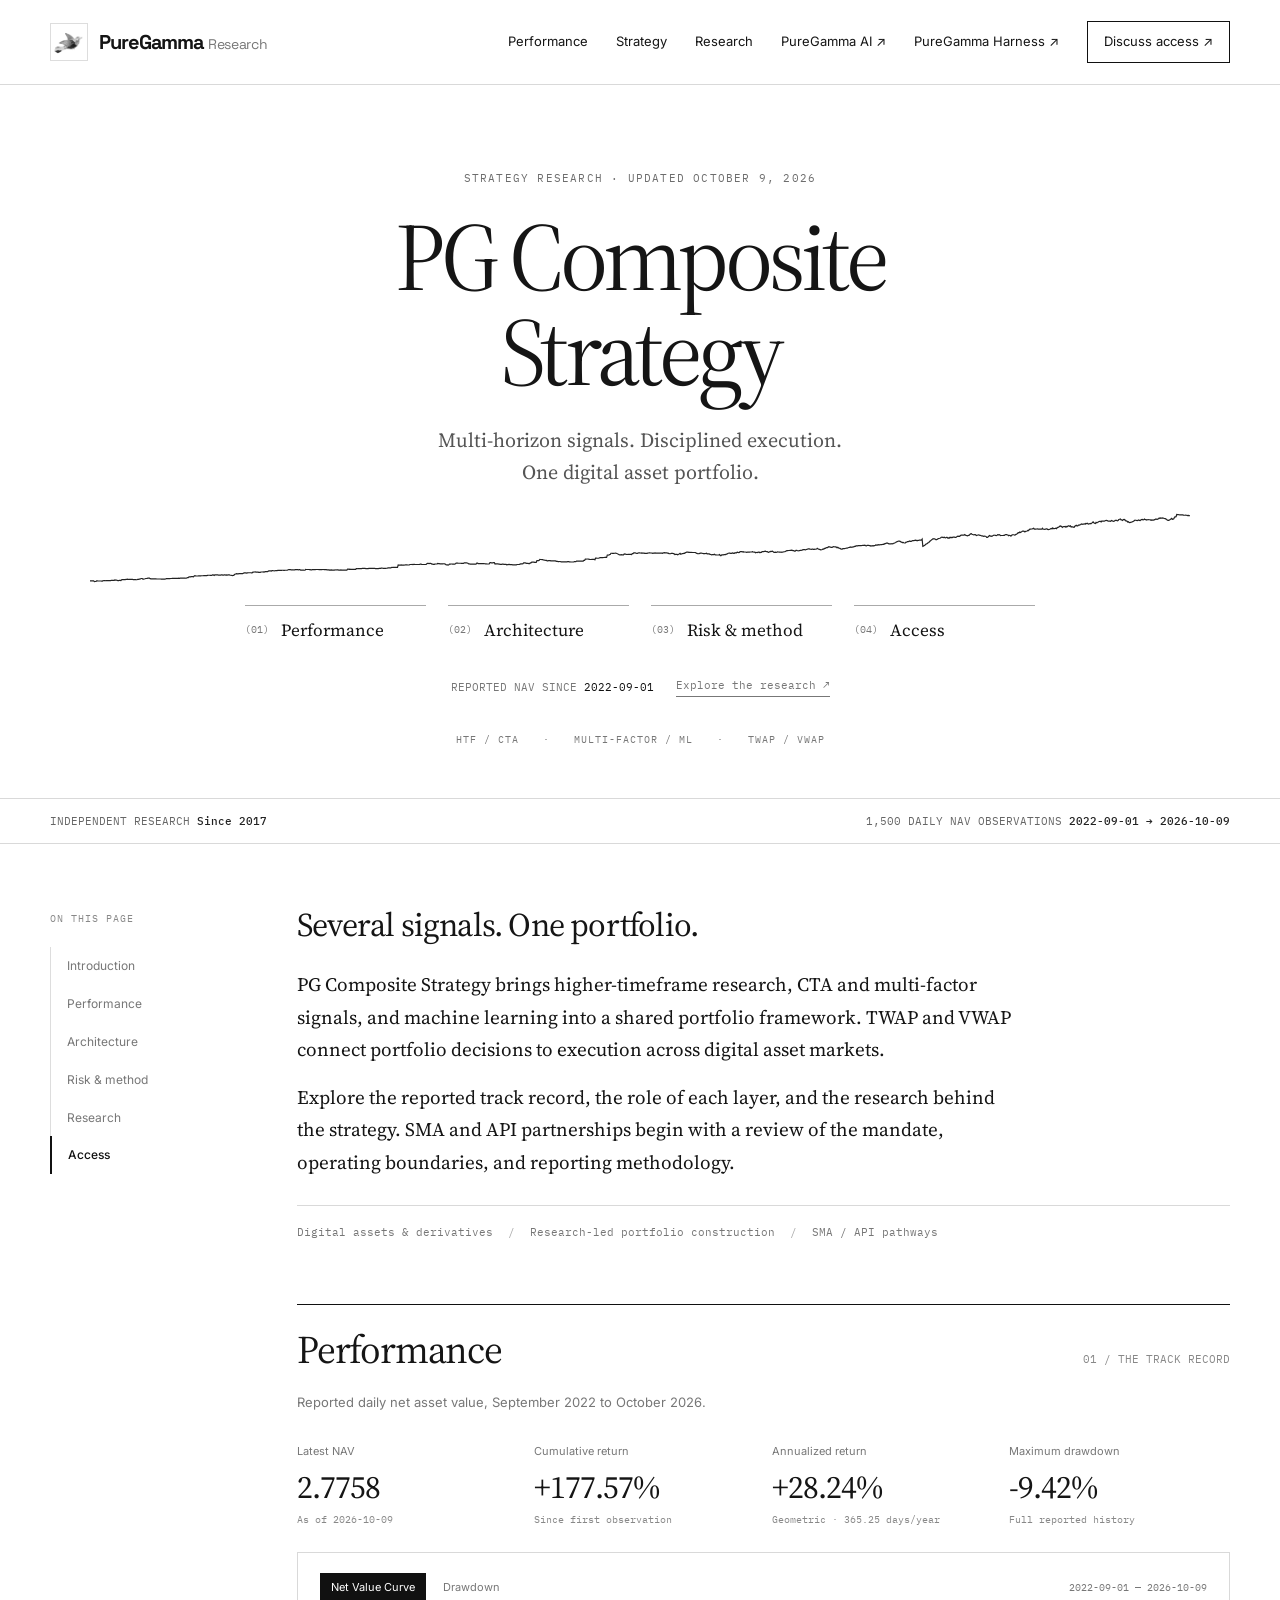
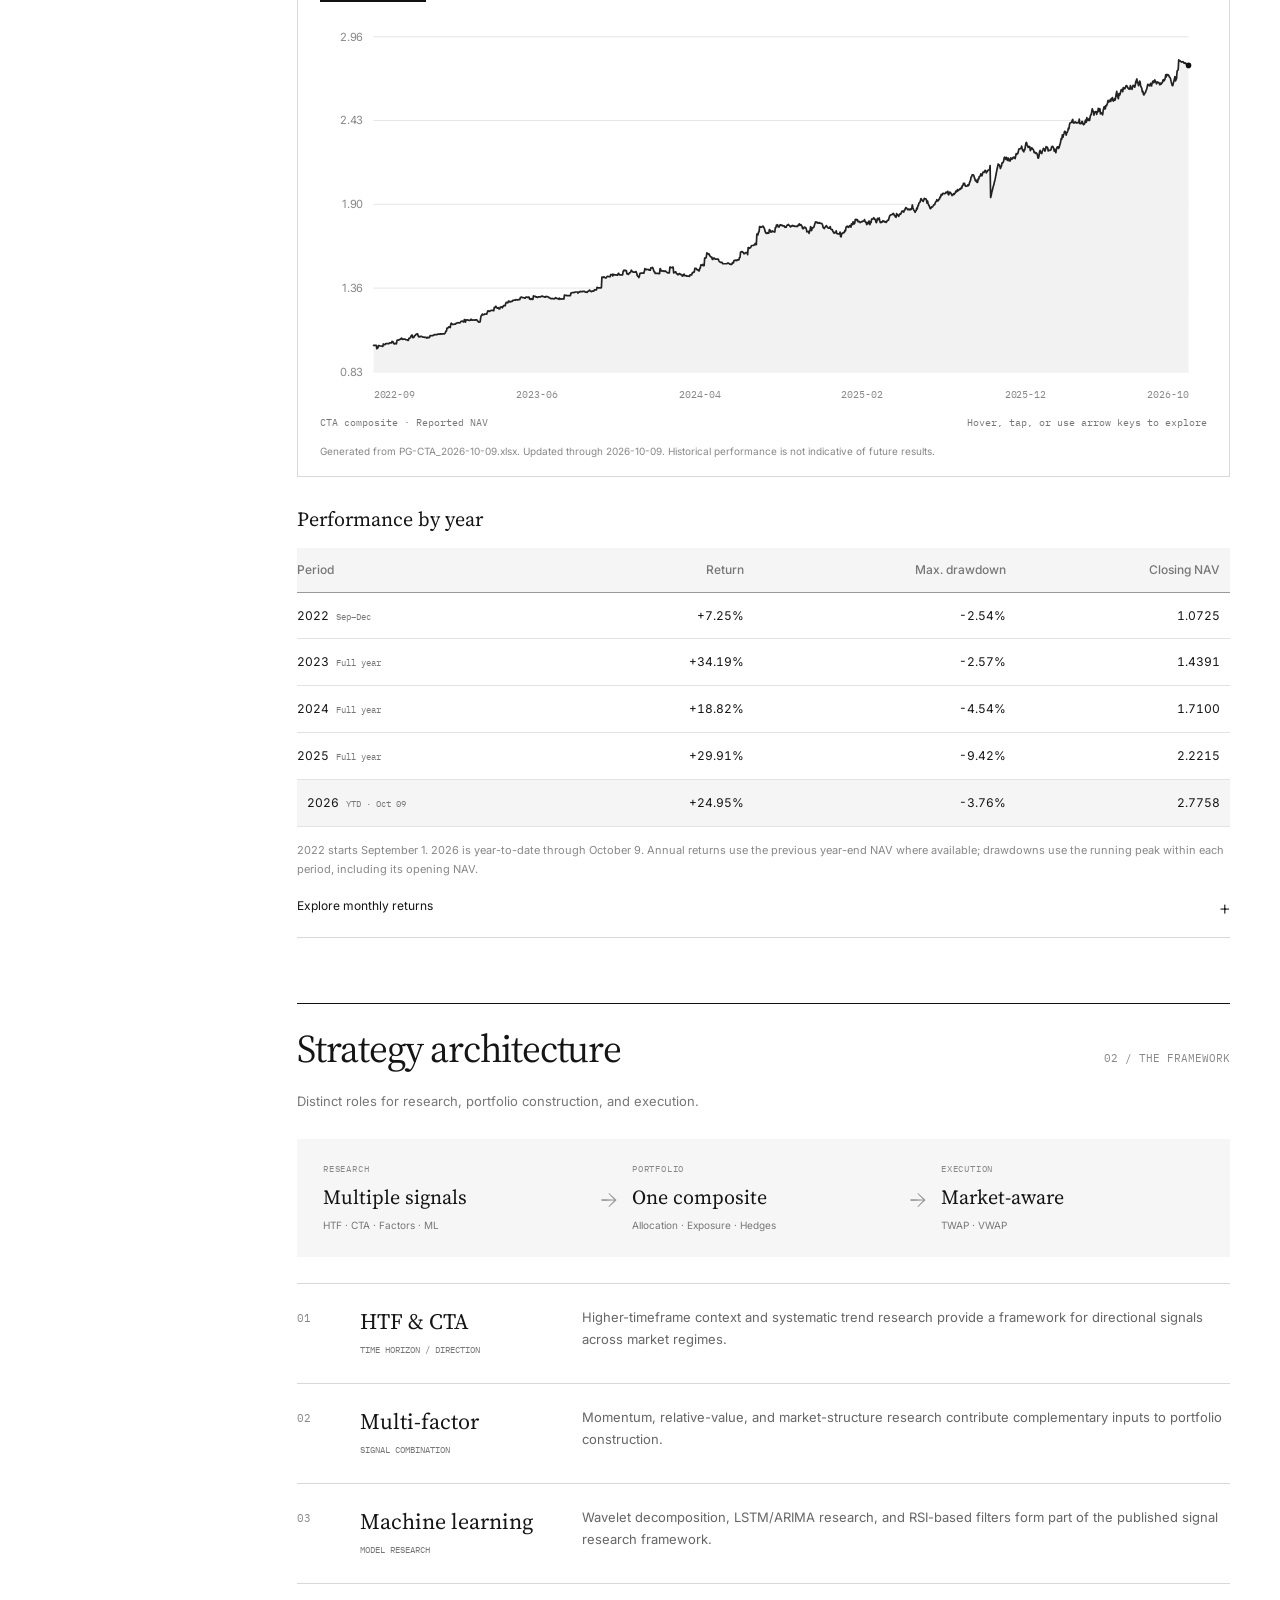
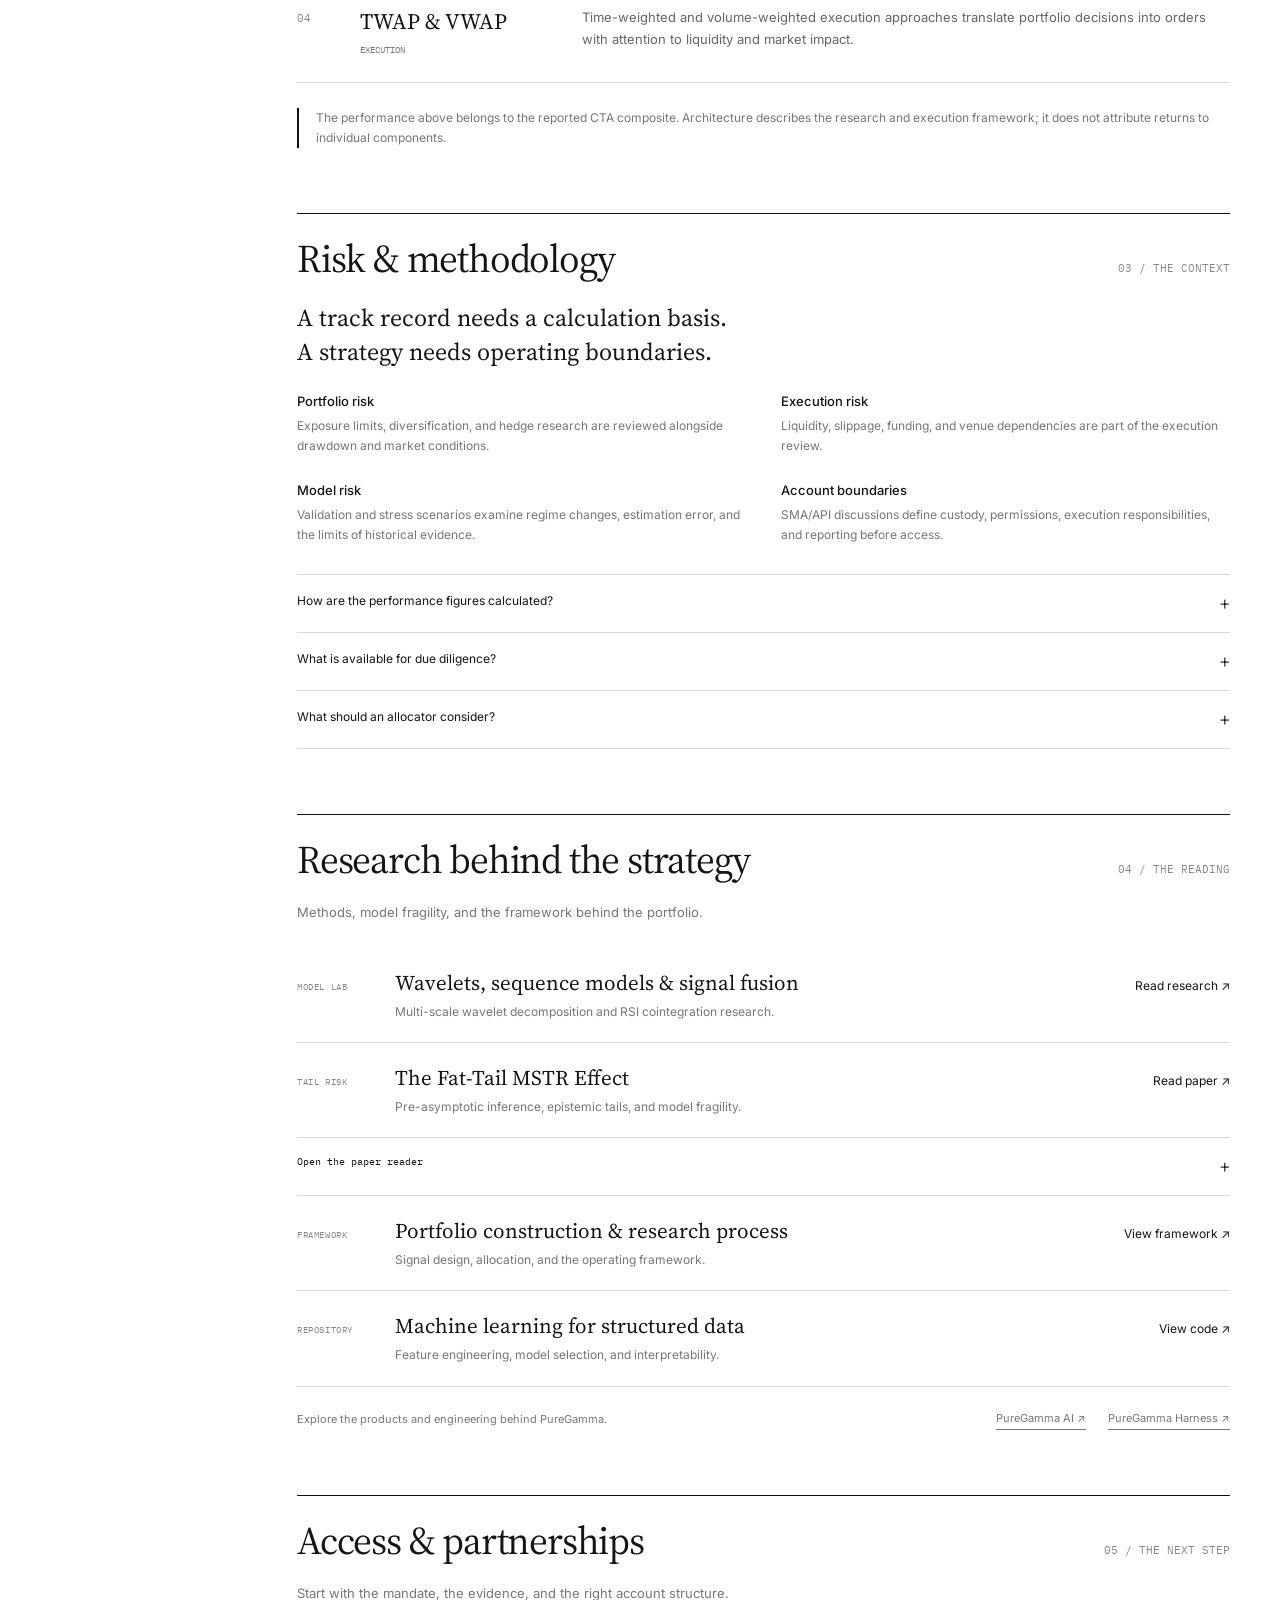
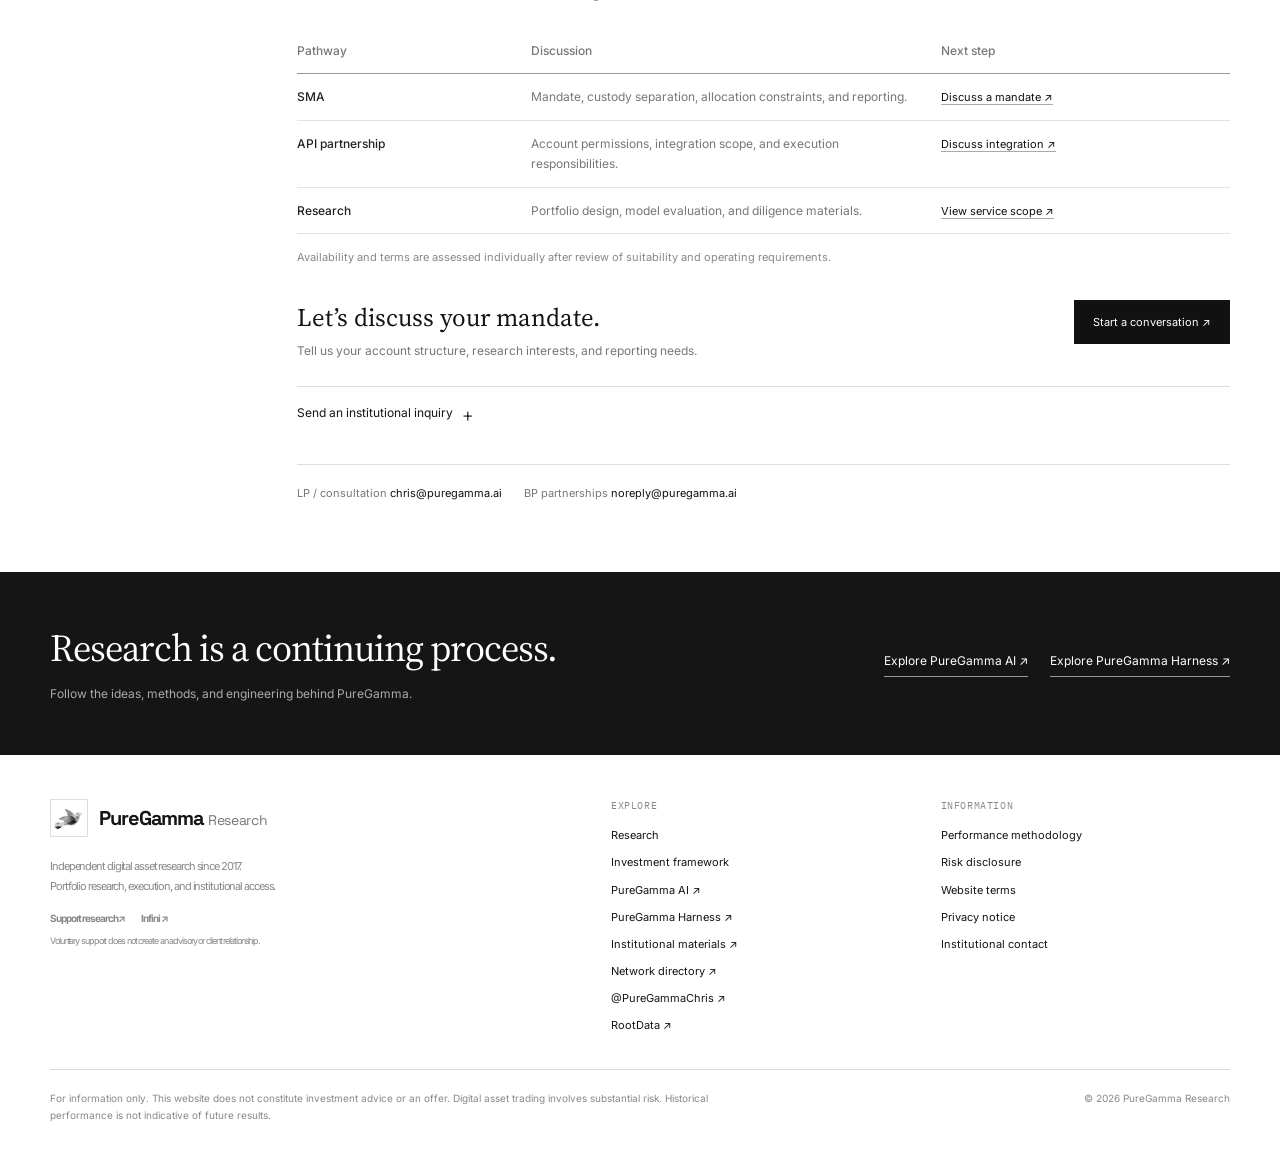
==== commit 3acf3bce: "Refresh PureGamma Research wordmark to match Harness" ====
--- a/index.html
+++ b/index.html
@@ -26,8 +26,8 @@
   <meta name="theme-color" content="#0a0a0a" />
   <link rel="preconnect" href="https://fonts.googleapis.com" />
   <link rel="preconnect" href="https://fonts.gstatic.com" crossorigin />
-  <link href="https://fonts.googleapis.com/css2?family=IBM+Plex+Mono:wght@400;500;600&family=Inter:wght@400;500;600;700&family=Source+Serif+4:wght@400;500;600;700&display=swap" rel="stylesheet" />
-  <link rel="stylesheet" href="pg-release-20261009.css?v=20261018h3" />
+  <link href="https://fonts.googleapis.com/css2?family=IBM+Plex+Mono:wght@400;500;600&family=Inter:wght@400;500;600;700&family=Source+Serif+4:wght@400;500;600;700&family=Space+Grotesk:wght@400;500;600;700&display=swap" rel="stylesheet" />
+  <link rel="stylesheet" href="pg-release-20261009.css?v=20261024brand1" />
   <script type="application/ld+json">
     {
       "@context": "https://schema.org",
@@ -41,7 +41,7 @@
 <body class="release">
 <a class="skip-link" href="#main-content">Skip to content</a>
 <header class="release-header"><div class="wrap header-inner">
- <a class="wordmark" href="/" aria-label="PureGamma Research home"><img src="assets/partners/pglogo.png" alt="" width="34" height="34" />PureGamma Research</a>
+ <a class="wordmark" href="/" aria-label="PureGamma Research home"><span class="brand-icon"><img src="assets/partners/pglogo.png" alt="" width="34" height="34" /></span><span class="brand-name">PureGamma <span class="brand-secondary">Research</span></span></a>
  <button class="menu-button" type="button" aria-expanded="false" aria-controls="release-navigation" aria-label="Open navigation">☰</button>
  <nav class="header-links" id="release-navigation" aria-label="Primary navigation"><a href="#performance">Performance</a><a href="#strategy">Strategy</a><a href="#insights">Research</a><a href="https://app.puregamma.ai/en">PureGamma AI ↗</a><a href="https://puregamma.ai/harness/">PureGamma Harness ↗</a><a class="nav-contact" href="#access">Discuss access ↗</a></nav>
 </div></header>
@@ -129,7 +129,7 @@
  </div>
  <section class="closing-band"><div class="wrap closing-inner"><div><h2>Research is a continuing process.</h2><p>Follow the ideas, methods, and engineering behind PureGamma.</p></div><div class="product-link-pair"><a href="https://app.puregamma.ai/en">Explore PureGamma AI ↗</a><a href="https://puregamma.ai/harness/">Explore PureGamma Harness ↗</a></div></div></section>
 </main>
-<footer class="release-footer"><div class="wrap"><div class="footer-top"><div class="footer-brand">PureGamma Research<p>Independent digital asset research since 2017.<br />Portfolio research, execution, and institutional access.</p><div class="research-support" id="support"><a href="https://buy.stripe.com/4gM6oHdH6anz6NGfj9cbC05" target="_blank" rel="noopener">Support research ↗</a><a href="https://checkout.infini.money/paymentlinks-redirect/pl/meGq2vdX" target="_blank" rel="noopener">Infini ↗</a></div><p style="font-size:9px">Voluntary support does not create an advisory or client relationship.</p></div><div class="footer-links"><strong>Explore</strong><a href="research.html">Research</a><a href="framework.html">Investment framework</a><a href="https://app.puregamma.ai/en">PureGamma AI ↗</a><a href="https://puregamma.ai/harness/">PureGamma Harness ↗</a><a href="https://docsend.com/v/94csc/cn" target="_blank" rel="noopener">Institutional materials ↗</a><a href="https://linktr.ee/pgchris" target="_blank" rel="noopener">Network directory ↗</a><a href="https://x.com/PureGammaChris" target="_blank" rel="noopener">@PureGammaChris ↗</a><a href="https://www.rootdata.com/investors/detail/PG%20Trading?k=MTI3NDk%3D" target="_blank" rel="noopener">RootData ↗</a></div><div class="footer-links"><strong>Information</strong><a href="#risk">Performance methodology</a><a href="legal.html#risk">Risk disclosure</a><a href="legal.html#terms">Website terms</a><a href="legal.html#privacy">Privacy notice</a><a href="#contact">Institutional contact</a></div></div><div class="footer-bottom"><p>For information only. This website does not constitute investment advice or an offer. Digital asset trading involves substantial risk. Historical performance is not indicative of future results.</p><span>© 2026 PureGamma Research</span></div></div></footer>
+<footer class="release-footer"><div class="wrap"><div class="footer-top"><div class="footer-brand"><div class="footer-wordmark"><span class="brand-icon"><img src="assets/partners/pglogo.png" alt="" width="34" height="34" /></span><span class="brand-name">PureGamma <span class="brand-secondary">Research</span></span></div><p>Independent digital asset research since 2017.<br />Portfolio research, execution, and institutional access.</p><div class="research-support" id="support"><a href="https://buy.stripe.com/4gM6oHdH6anz6NGfj9cbC05" target="_blank" rel="noopener">Support research ↗</a><a href="https://checkout.infini.money/paymentlinks-redirect/pl/meGq2vdX" target="_blank" rel="noopener">Infini ↗</a></div><p style="font-size:9px">Voluntary support does not create an advisory or client relationship.</p></div><div class="footer-links"><strong>Explore</strong><a href="research.html">Research</a><a href="framework.html">Investment framework</a><a href="https://app.puregamma.ai/en">PureGamma AI ↗</a><a href="https://puregamma.ai/harness/">PureGamma Harness ↗</a><a href="https://docsend.com/v/94csc/cn" target="_blank" rel="noopener">Institutional materials ↗</a><a href="https://linktr.ee/pgchris" target="_blank" rel="noopener">Network directory ↗</a><a href="https://x.com/PureGammaChris" target="_blank" rel="noopener">@PureGammaChris ↗</a><a href="https://www.rootdata.com/investors/detail/PG%20Trading?k=MTI3NDk%3D" target="_blank" rel="noopener">RootData ↗</a></div><div class="footer-links"><strong>Information</strong><a href="#risk">Performance methodology</a><a href="legal.html#risk">Risk disclosure</a><a href="legal.html#terms">Website terms</a><a href="legal.html#privacy">Privacy notice</a><a href="#contact">Institutional contact</a></div></div><div class="footer-bottom"><p>For information only. This website does not constitute investment advice or an offer. Digital asset trading involves substantial risk. Historical performance is not indicative of future results.</p><span>© 2026 PureGamma Research</span></div></div></footer>
 <script src="assets/performance/net-value-data-20261009.js?v=20261009" defer></script>
 <script src="pg-release-20261009.js?v=20261009r1" defer></script>
 </body></html>
--- a/pg-release-20261009.css
+++ b/pg-release-20261009.css
@@ -41,3 +41,15 @@
 .release .product-link-pair{display:flex;align-items:center;gap:22px;flex-wrap:wrap}
 .release .research-foot .product-link-pair{justify-content:flex-end}
 @media(max-width:760px){.release .research-foot{flex-direction:column;align-items:flex-start}.release .research-foot .product-link-pair{justify-content:flex-start;gap:12px 20px}}
+
+/* Research wordmark aligned with the PureGamma Harness brand. */
+.release .wordmark{gap:11px;font:700 20px/1 "Space Grotesk",Arial,sans-serif;letter-spacing:-.055em}
+.release .brand-icon{display:inline-flex;align-items:center;justify-content:center;flex:0 0 38px;width:38px;height:38px;overflow:hidden;background:#fff;border:1px solid #ddd}
+.release .brand-icon img{width:37px;height:37px;object-fit:cover;filter:grayscale(1) invert(1)}
+.release .brand-name{font-family:"Space Grotesk",Arial,sans-serif;font-weight:700;letter-spacing:-.055em;white-space:nowrap}
+.release .brand-secondary{font-size:.7em;font-weight:400;letter-spacing:-.025em;color:#777}
+.release .footer-brand{font:700 20px/1.15 "Space Grotesk",Arial,sans-serif;letter-spacing:-.055em}
+.release .footer-wordmark{display:flex;align-items:center;gap:11px;margin-bottom:20px}
+.release .footer-brand .brand-name{display:block}
+.release .research-support{font-family:var(--sans)}
+@media(max-width:760px){.release .wordmark{font-size:18px;gap:9px}.release .brand-icon{width:32px;height:32px;flex-basis:32px}.release .brand-icon img{width:31px;height:31px}}
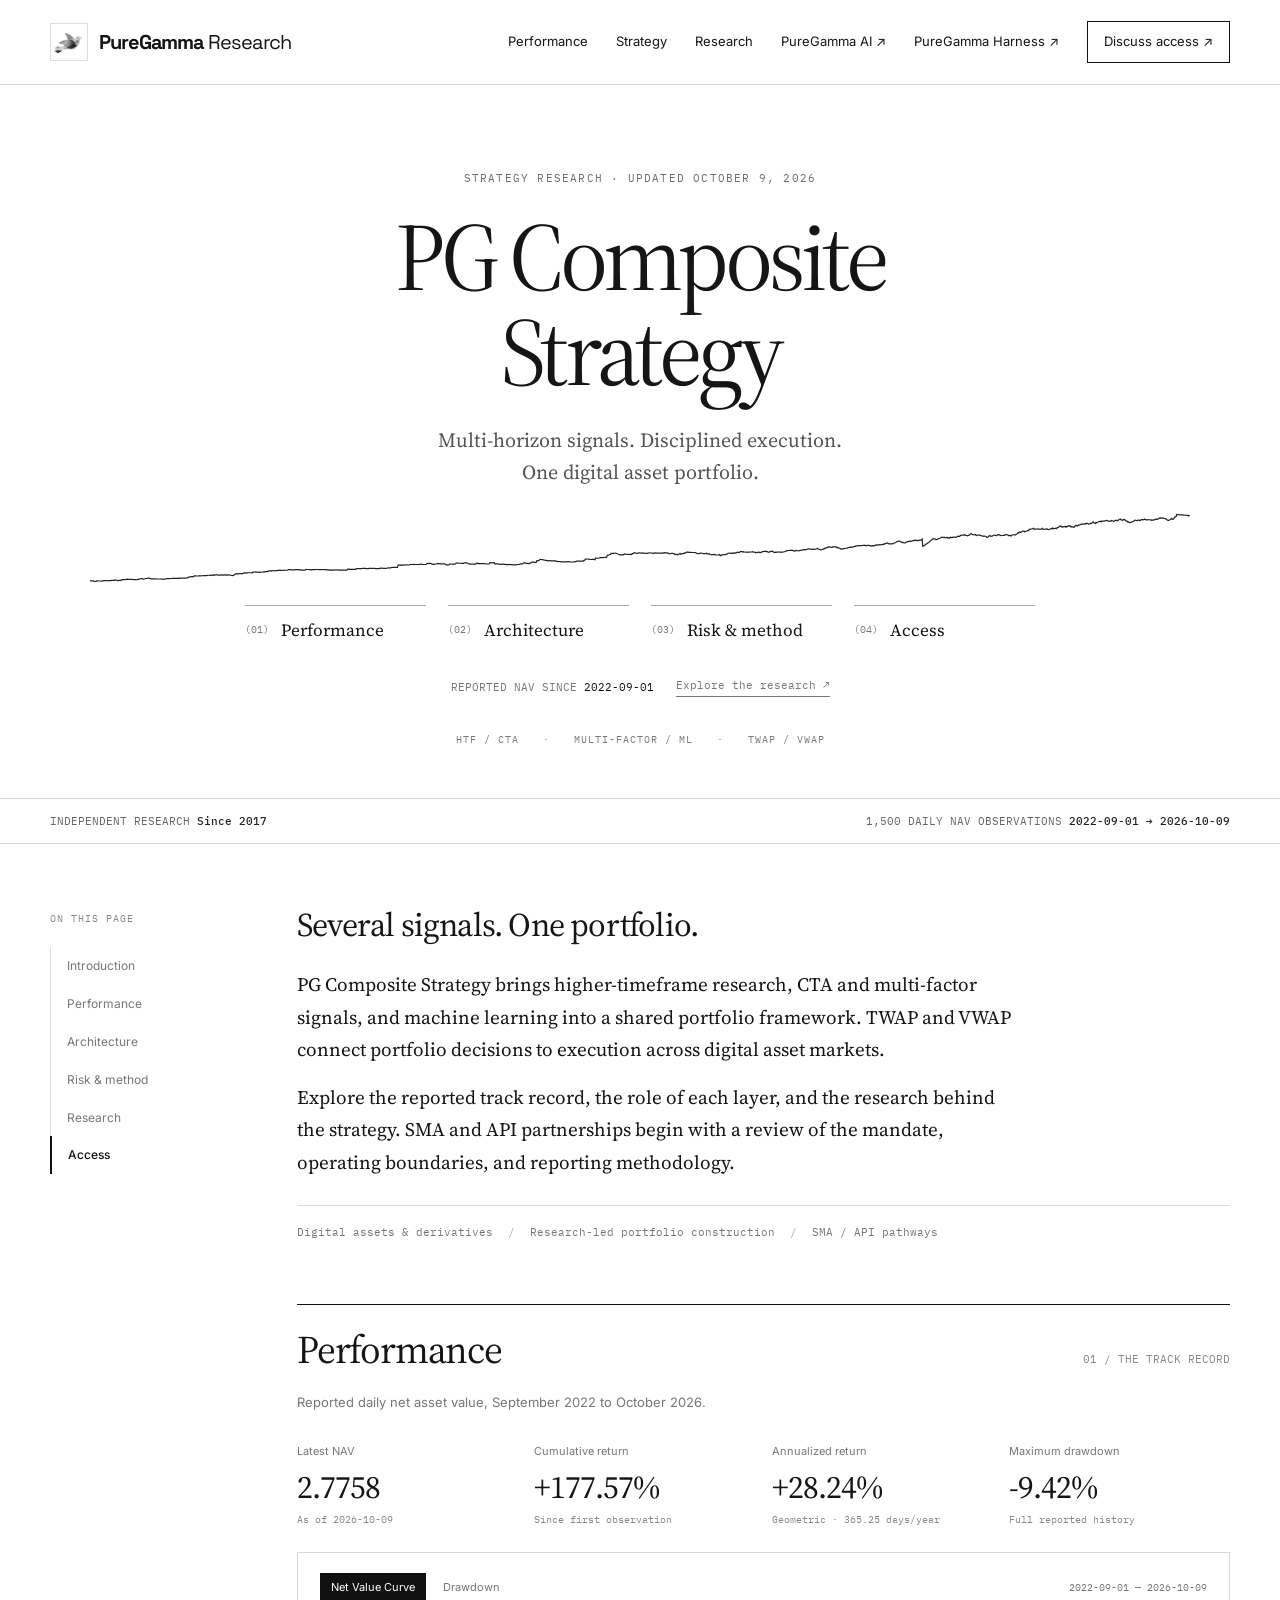
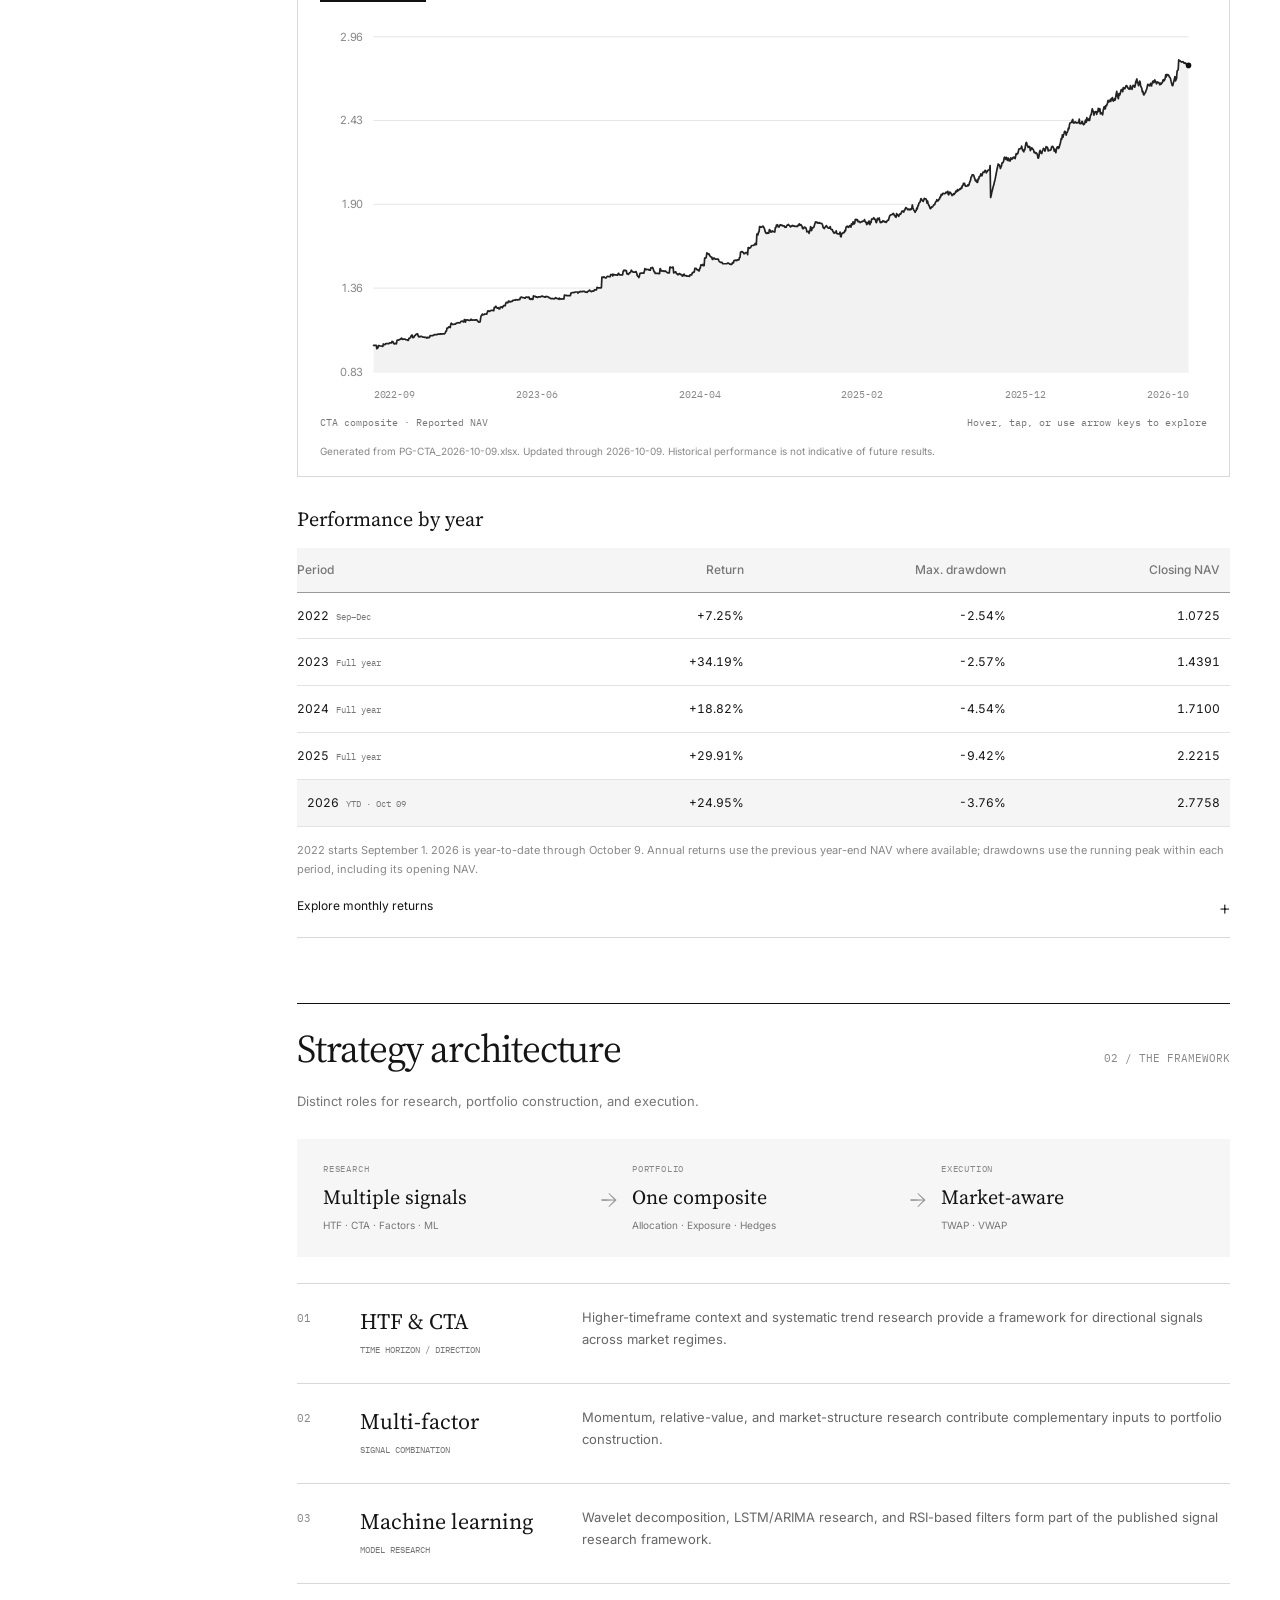
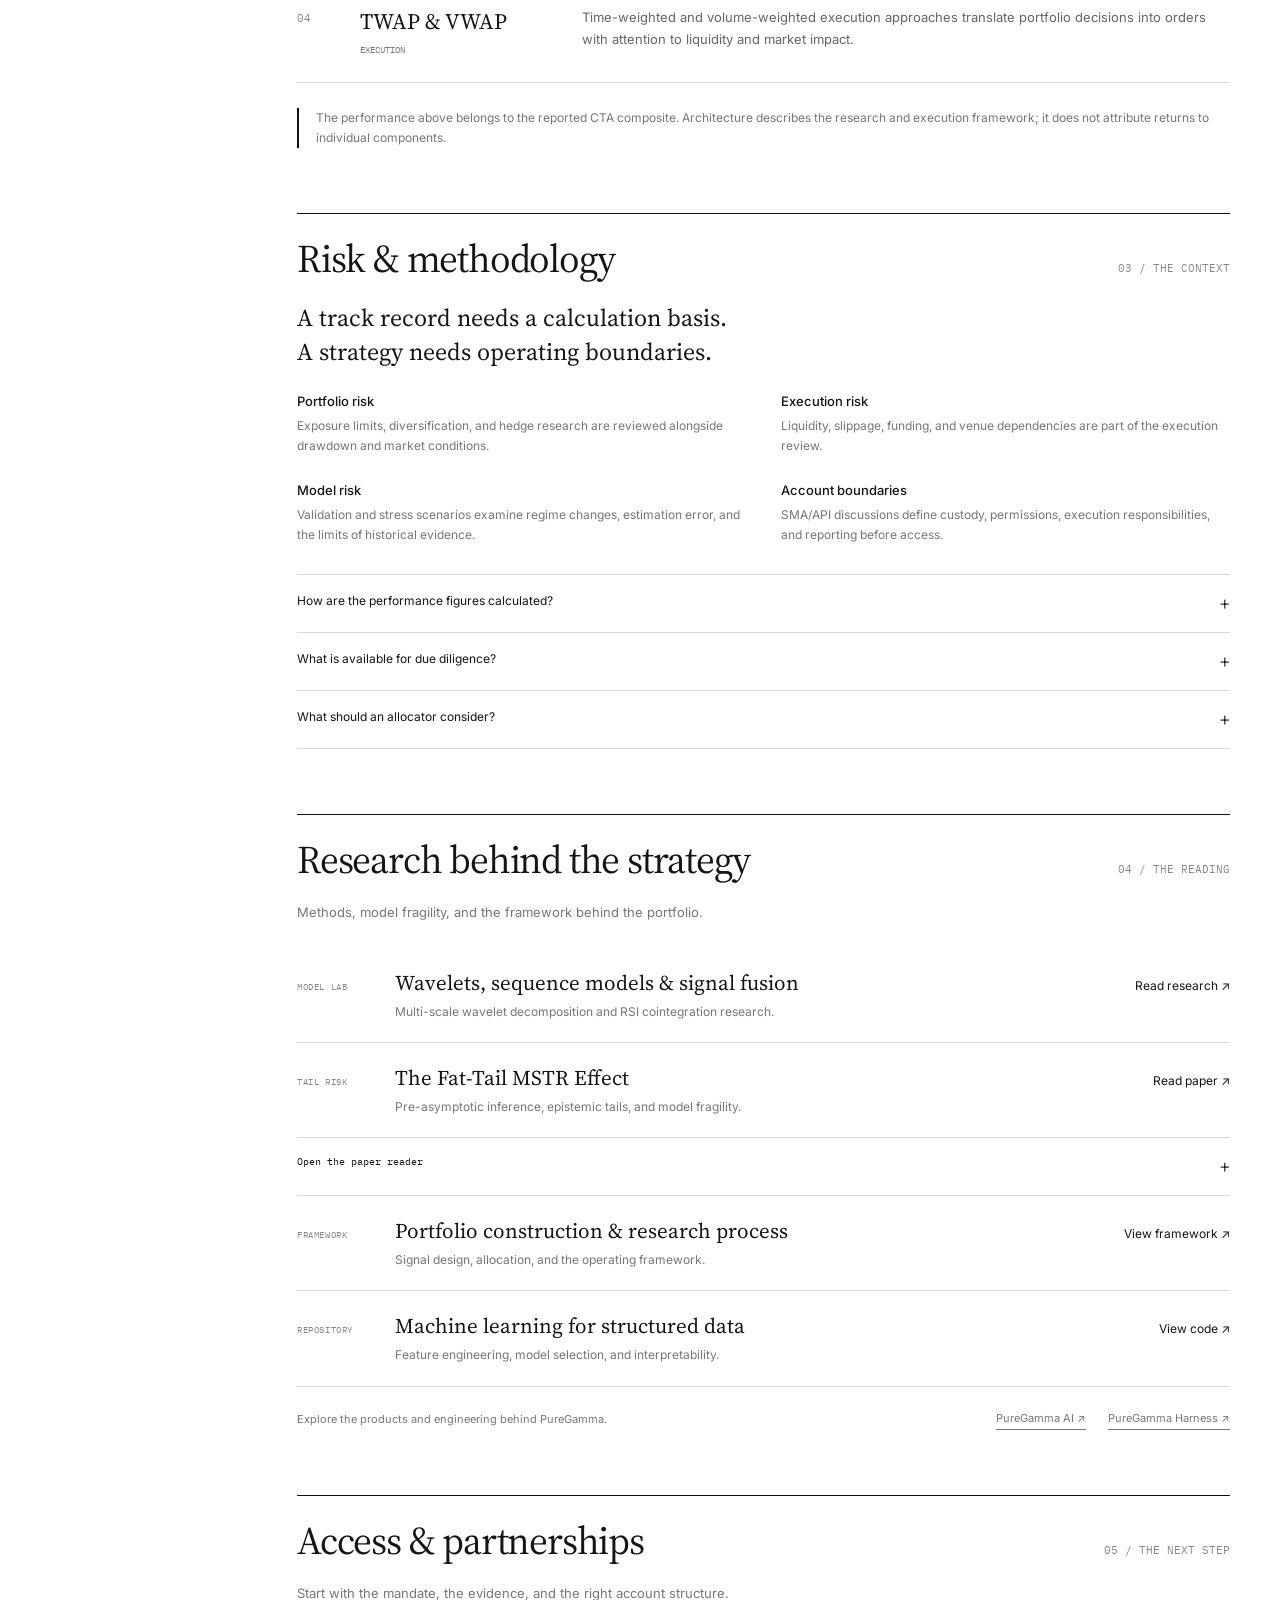
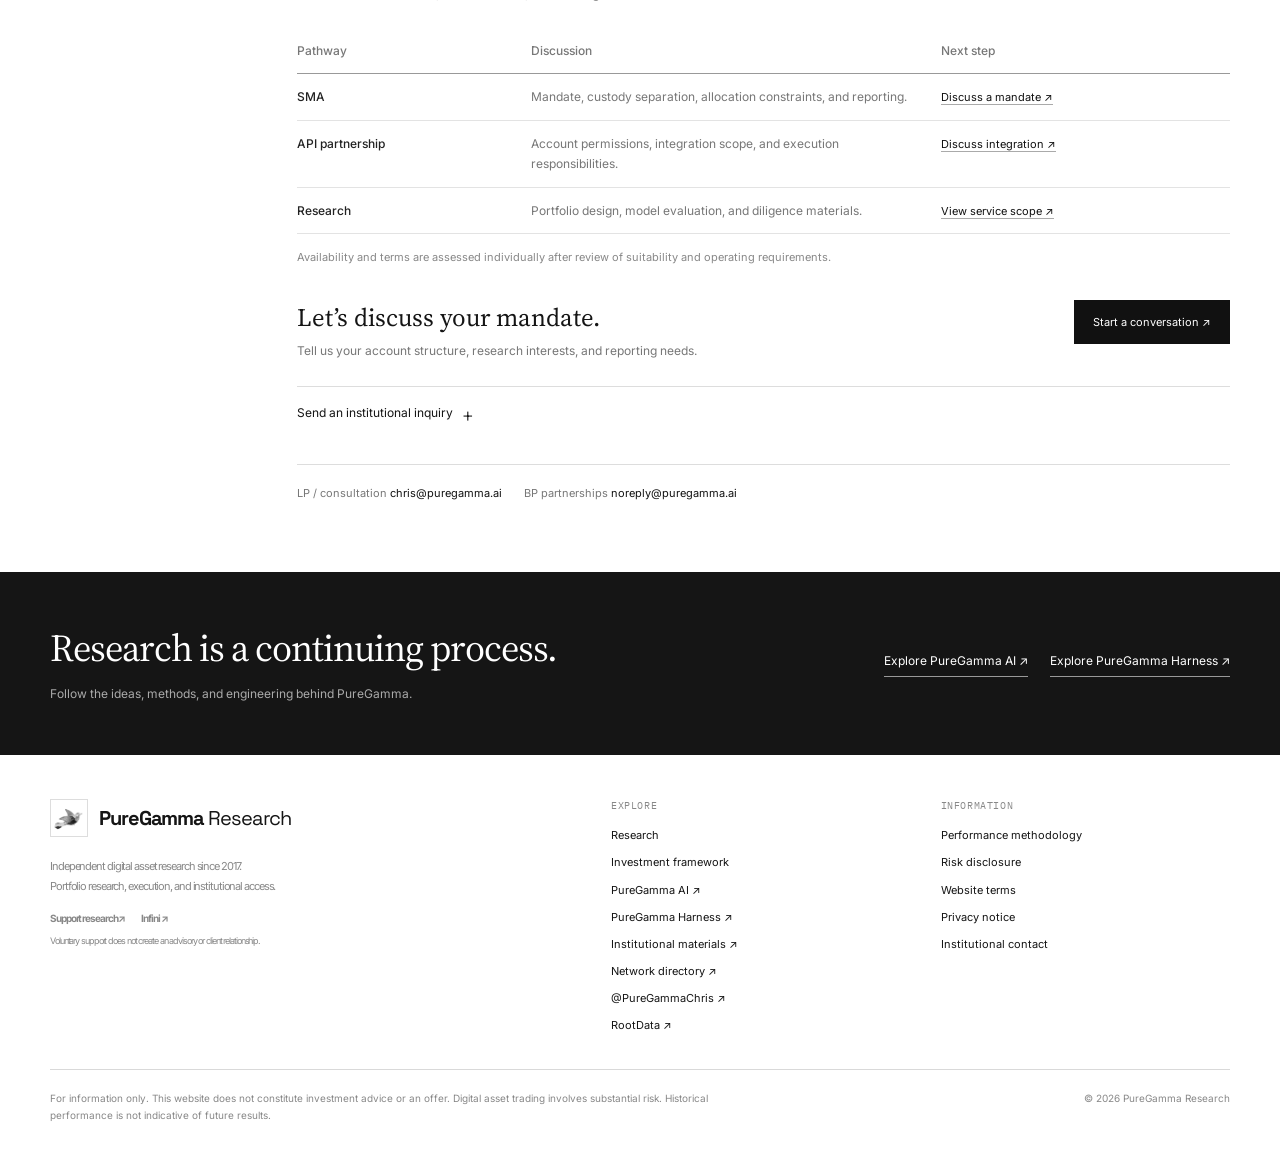
==== commit d021dafb: "Match Research wordmark size and color to PureGamma" ====
--- a/index.html
+++ b/index.html
@@ -27,7 +27,7 @@
   <link rel="preconnect" href="https://fonts.googleapis.com" />
   <link rel="preconnect" href="https://fonts.gstatic.com" crossorigin />
   <link href="https://fonts.googleapis.com/css2?family=IBM+Plex+Mono:wght@400;500;600&family=Inter:wght@400;500;600;700&family=Source+Serif+4:wght@400;500;600;700&family=Space+Grotesk:wght@400;500;600;700&display=swap" rel="stylesheet" />
-  <link rel="stylesheet" href="pg-release-20261009.css?v=20261024brand1" />
+  <link rel="stylesheet" href="pg-release-20261009.css?v=20261024brand2" />
   <script type="application/ld+json">
     {
       "@context": "https://schema.org",
--- a/pg-release-20261009.css
+++ b/pg-release-20261009.css
@@ -47,7 +47,7 @@
 .release .brand-icon{display:inline-flex;align-items:center;justify-content:center;flex:0 0 38px;width:38px;height:38px;overflow:hidden;background:#fff;border:1px solid #ddd}
 .release .brand-icon img{width:37px;height:37px;object-fit:cover;filter:grayscale(1) invert(1)}
 .release .brand-name{font-family:"Space Grotesk",Arial,sans-serif;font-weight:700;letter-spacing:-.055em;white-space:nowrap}
-.release .brand-secondary{font-size:.7em;font-weight:400;letter-spacing:-.025em;color:#777}
+.release .brand-secondary{font-size:1em;font-weight:400}
 .release .footer-brand{font:700 20px/1.15 "Space Grotesk",Arial,sans-serif;letter-spacing:-.055em}
 .release .footer-wordmark{display:flex;align-items:center;gap:11px;margin-bottom:20px}
 .release .footer-brand .brand-name{display:block}
